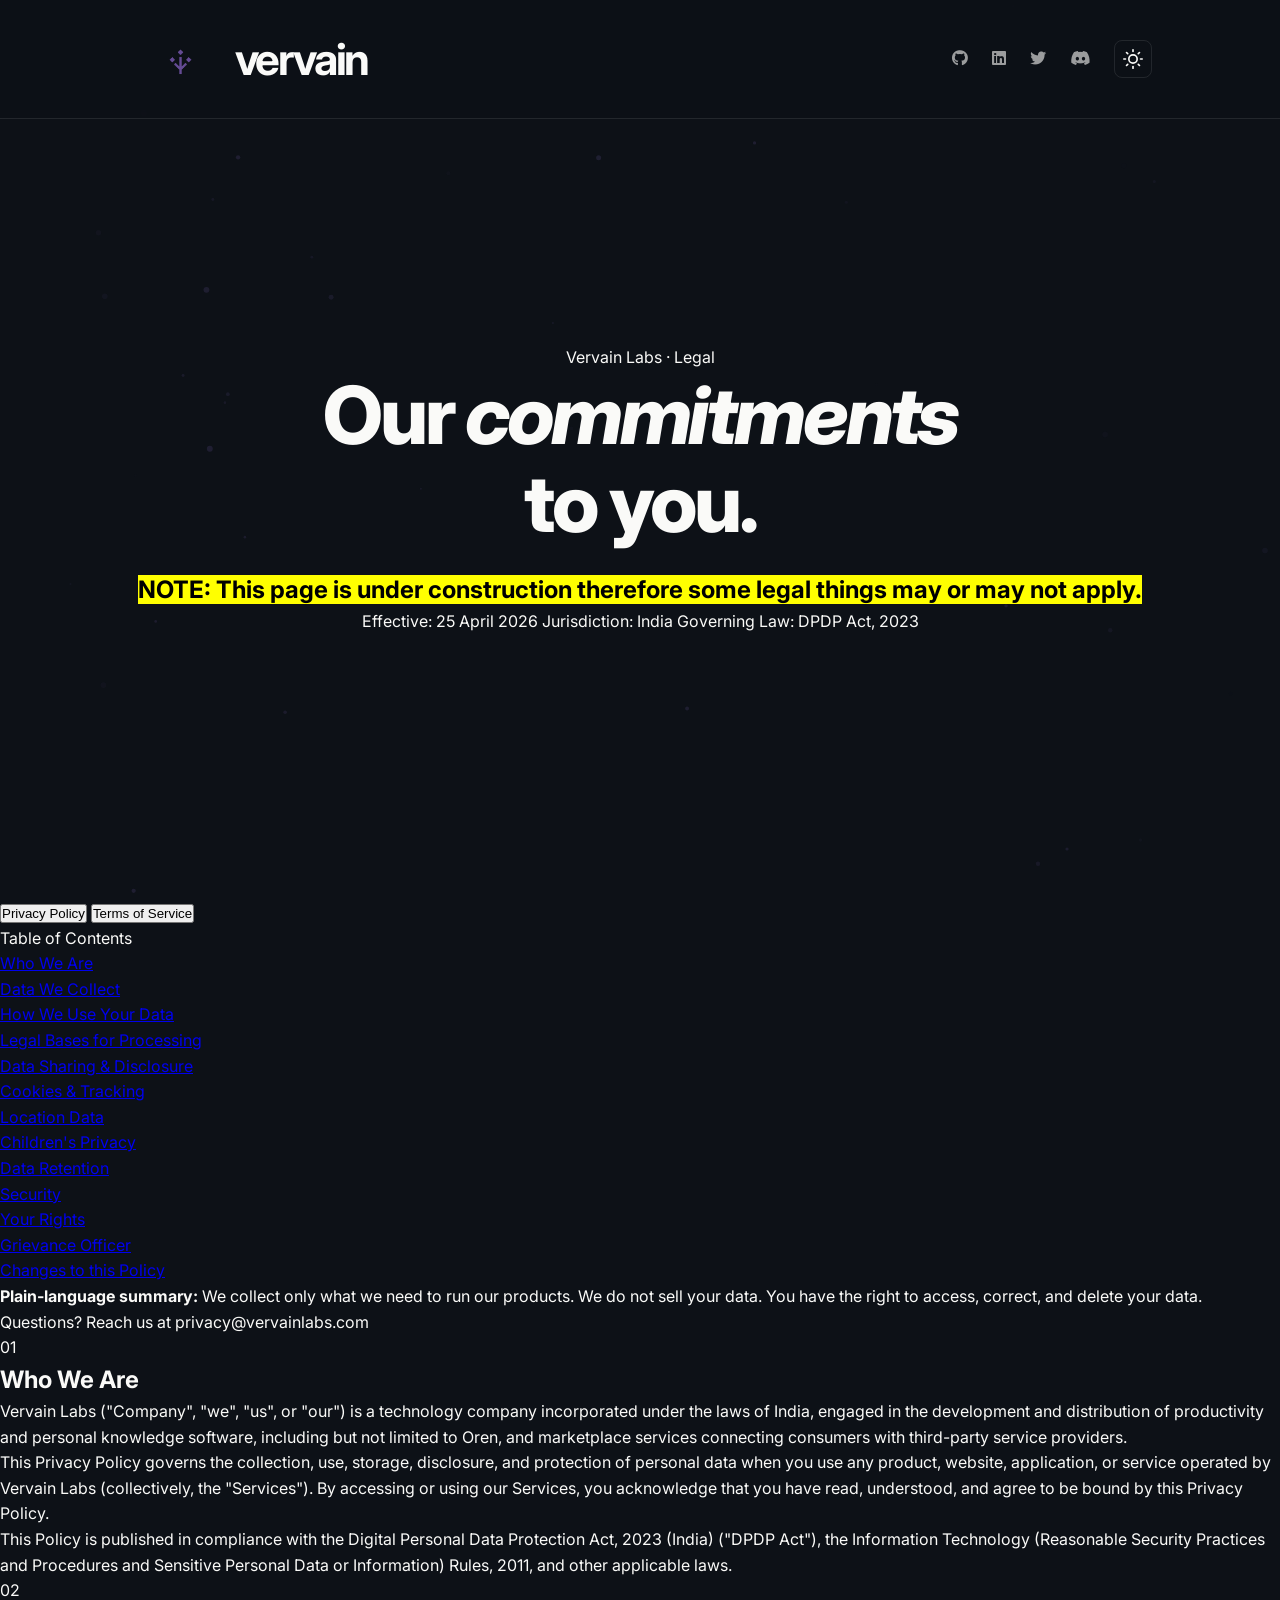
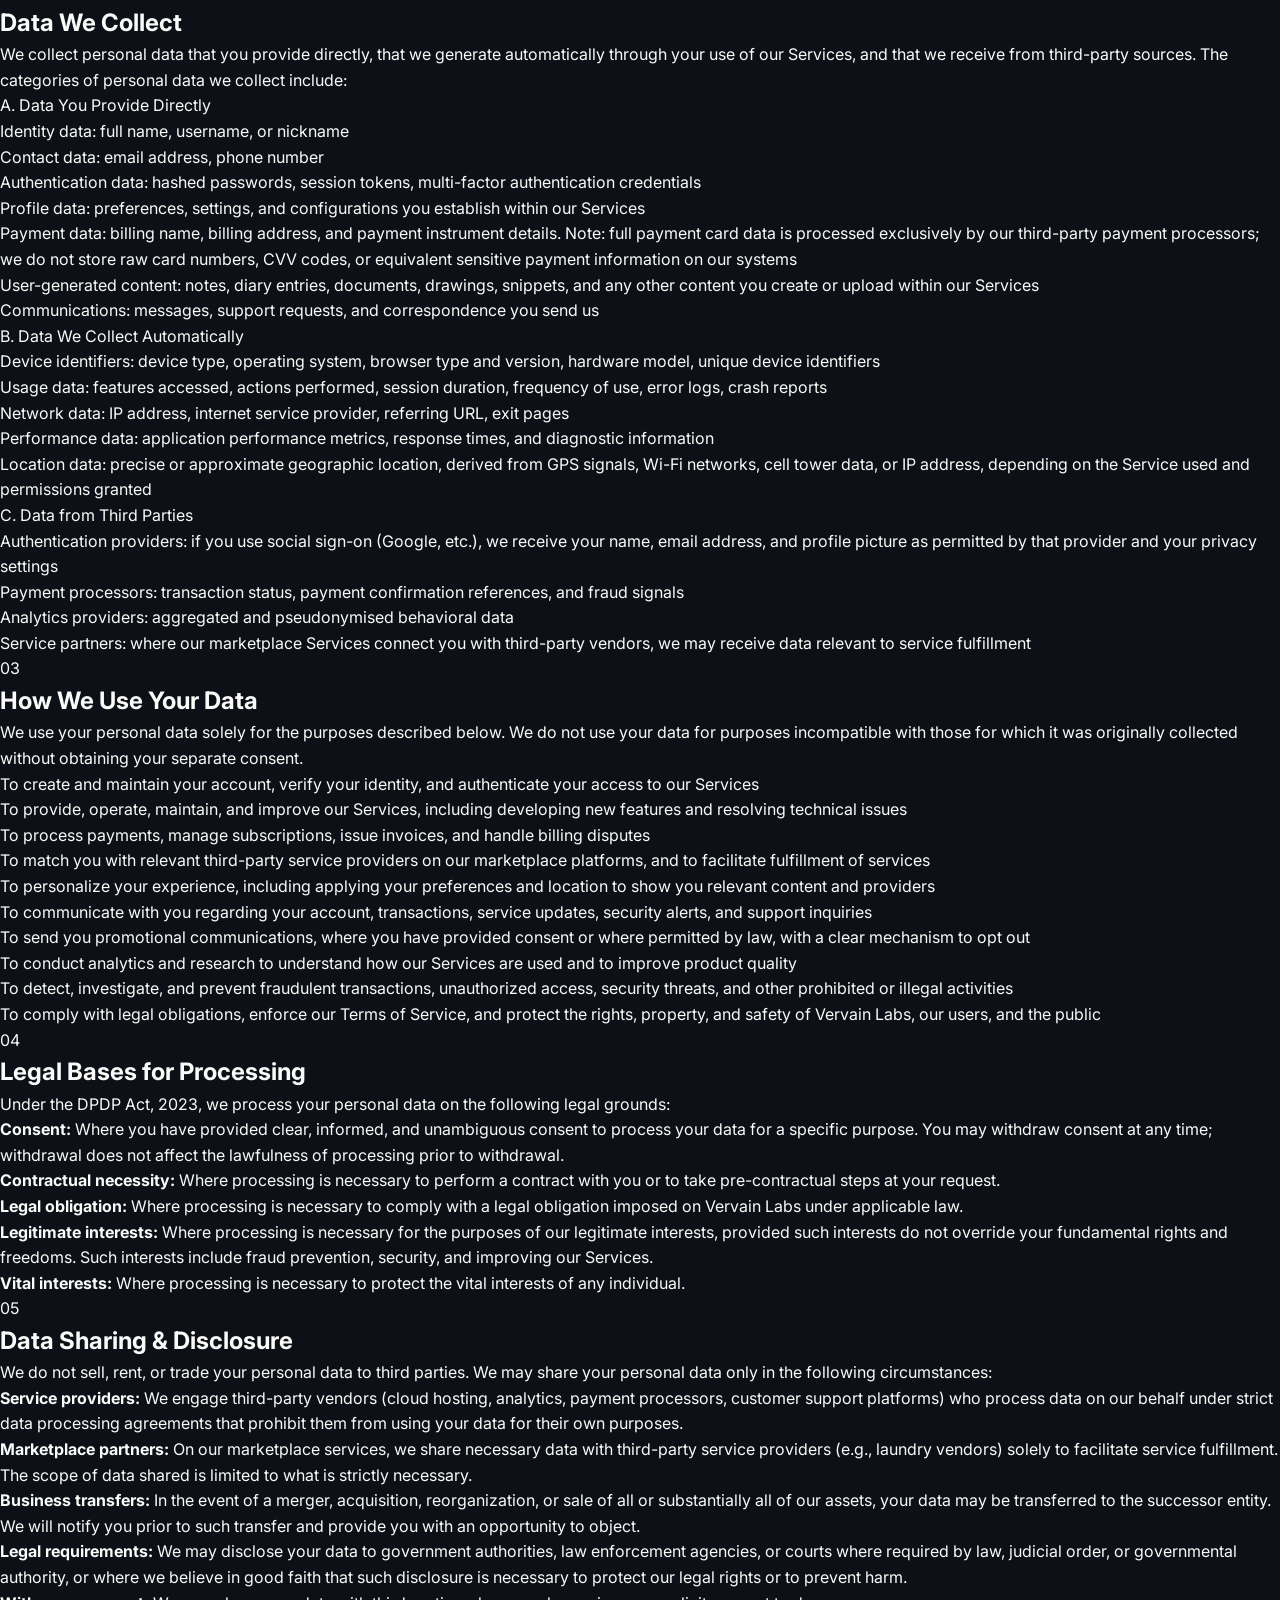
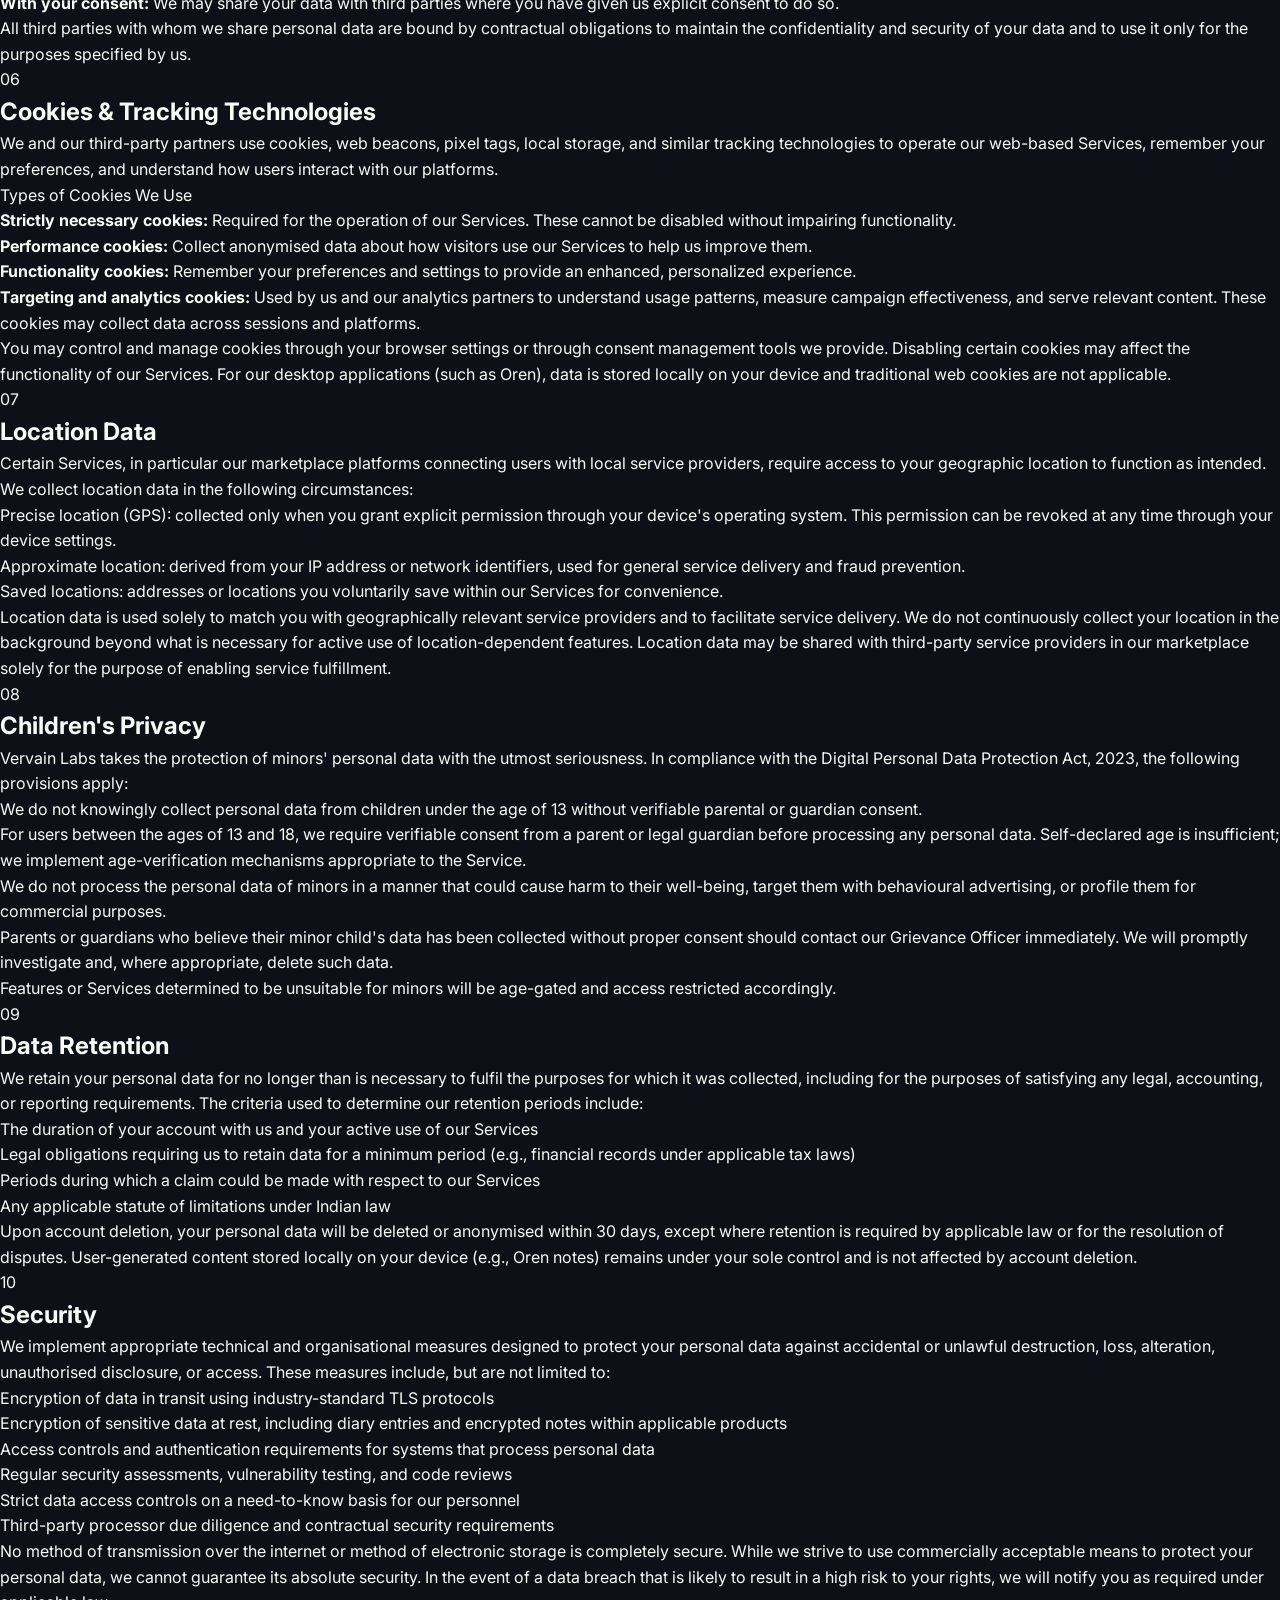
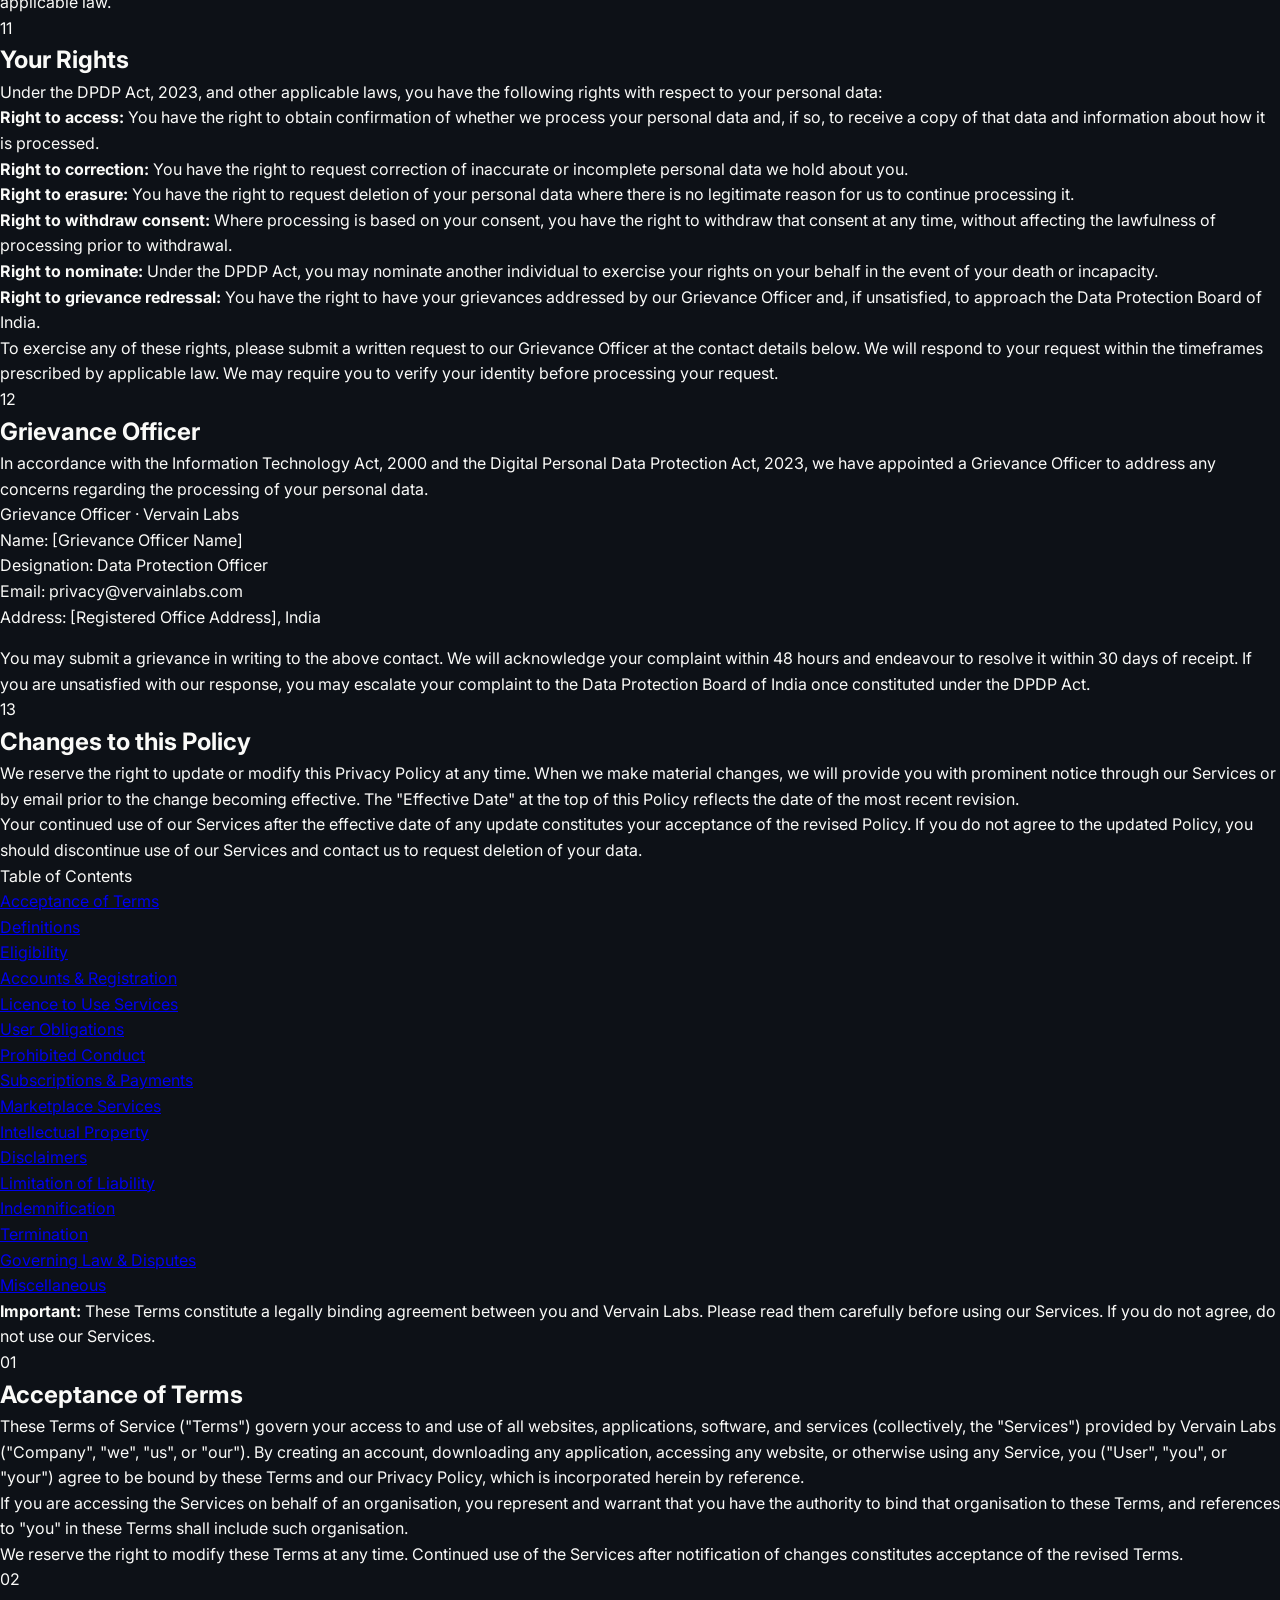
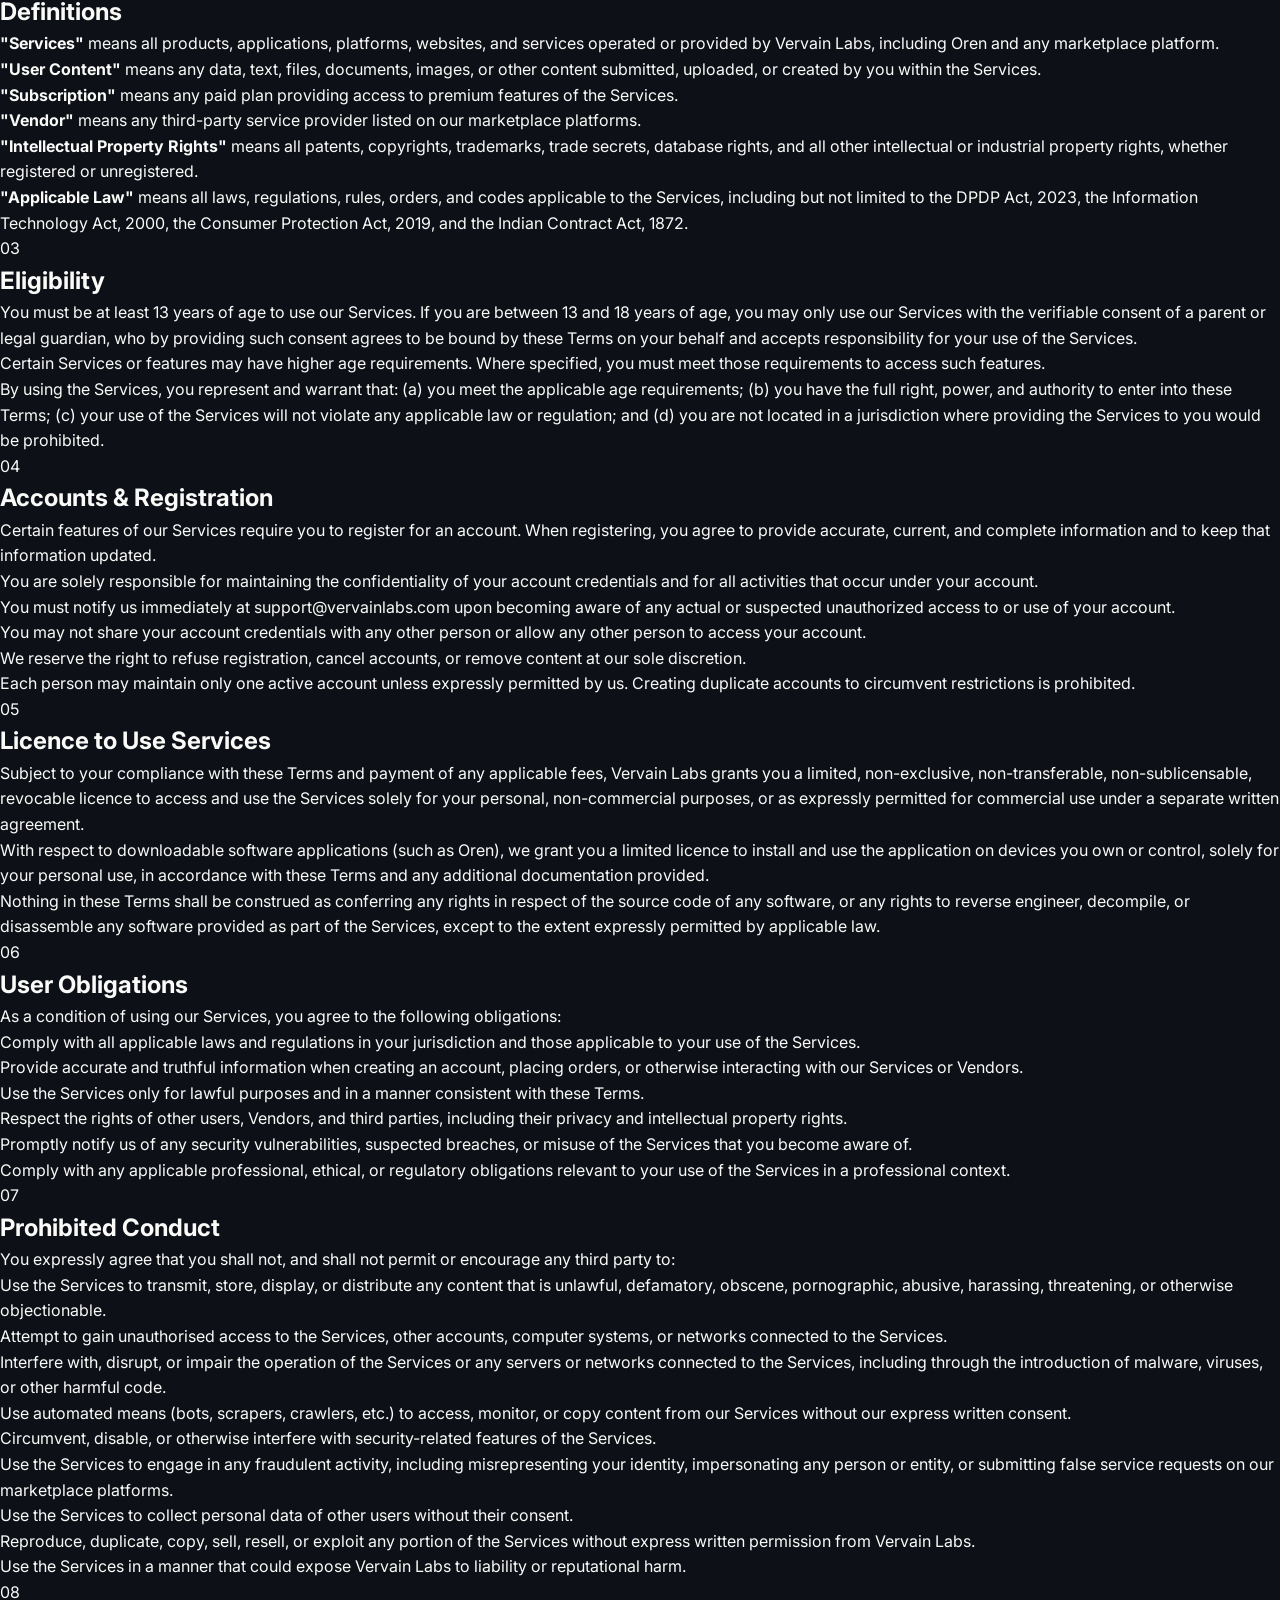
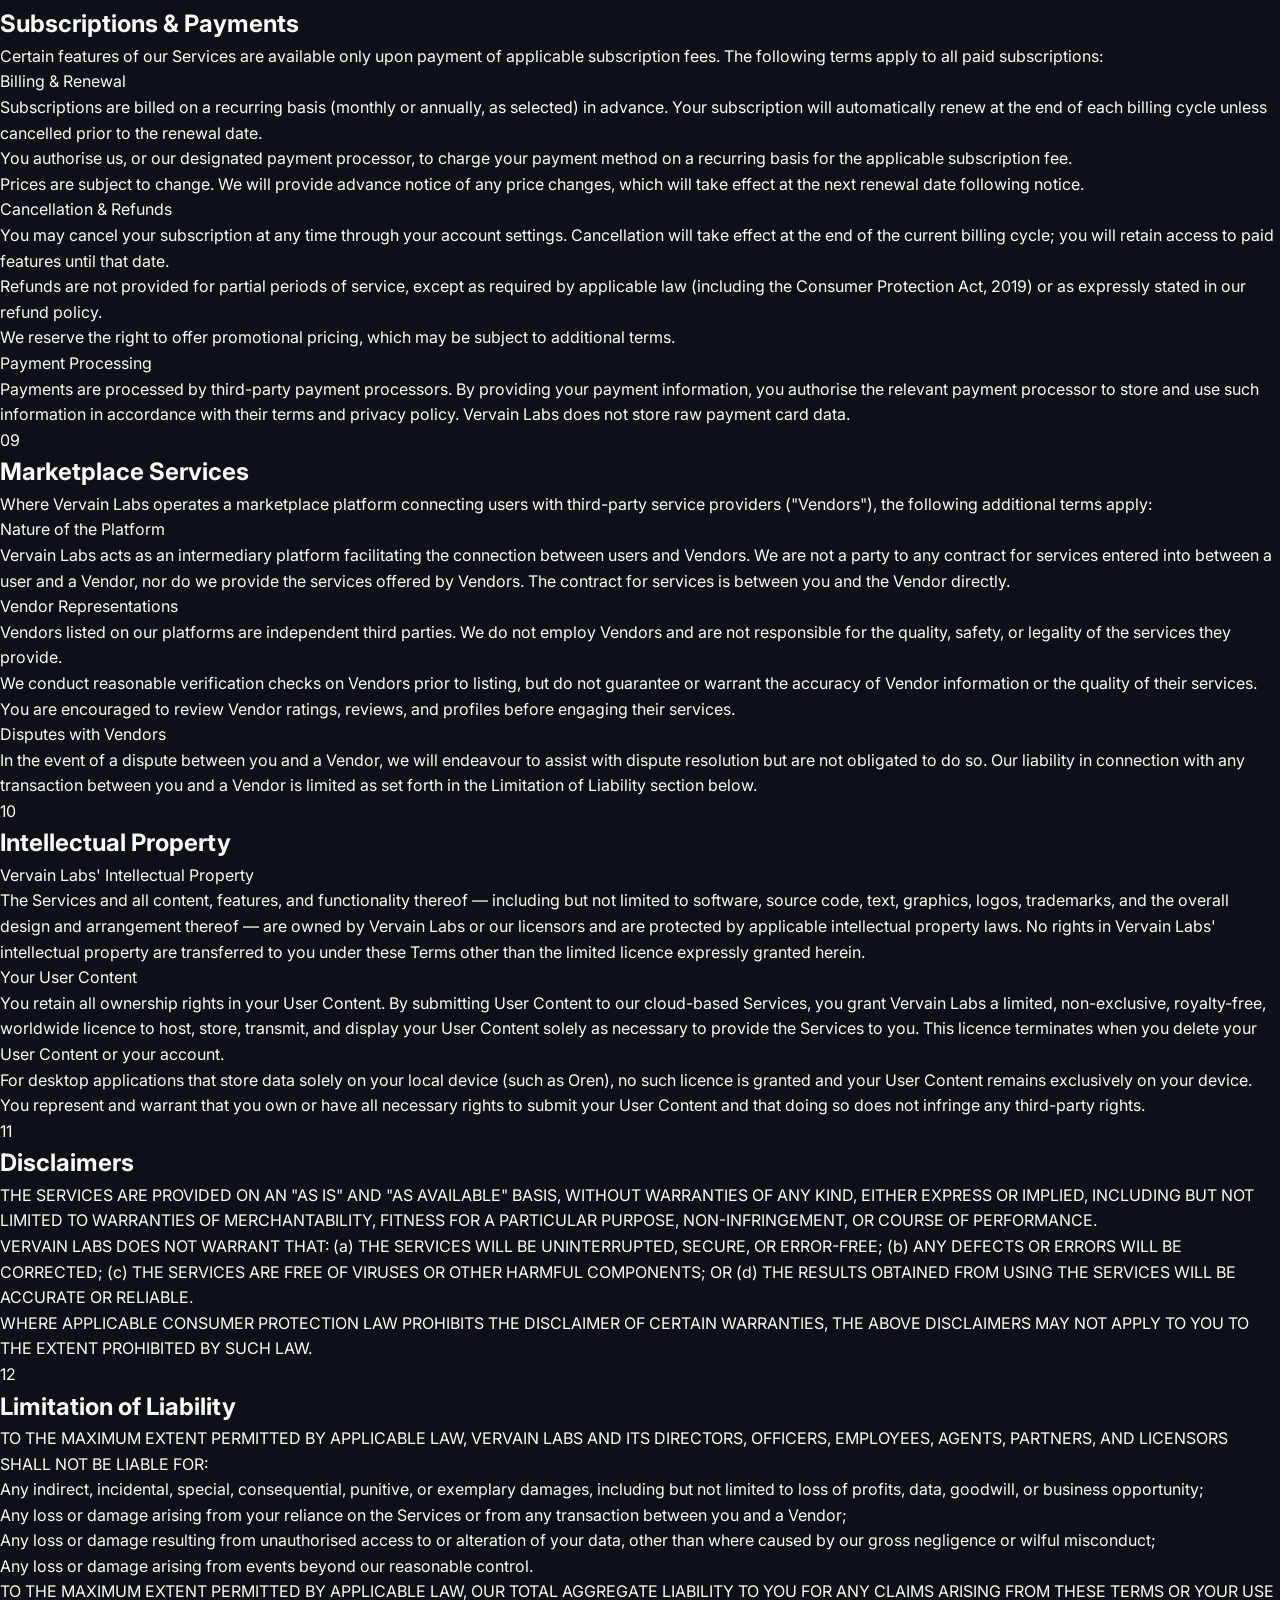
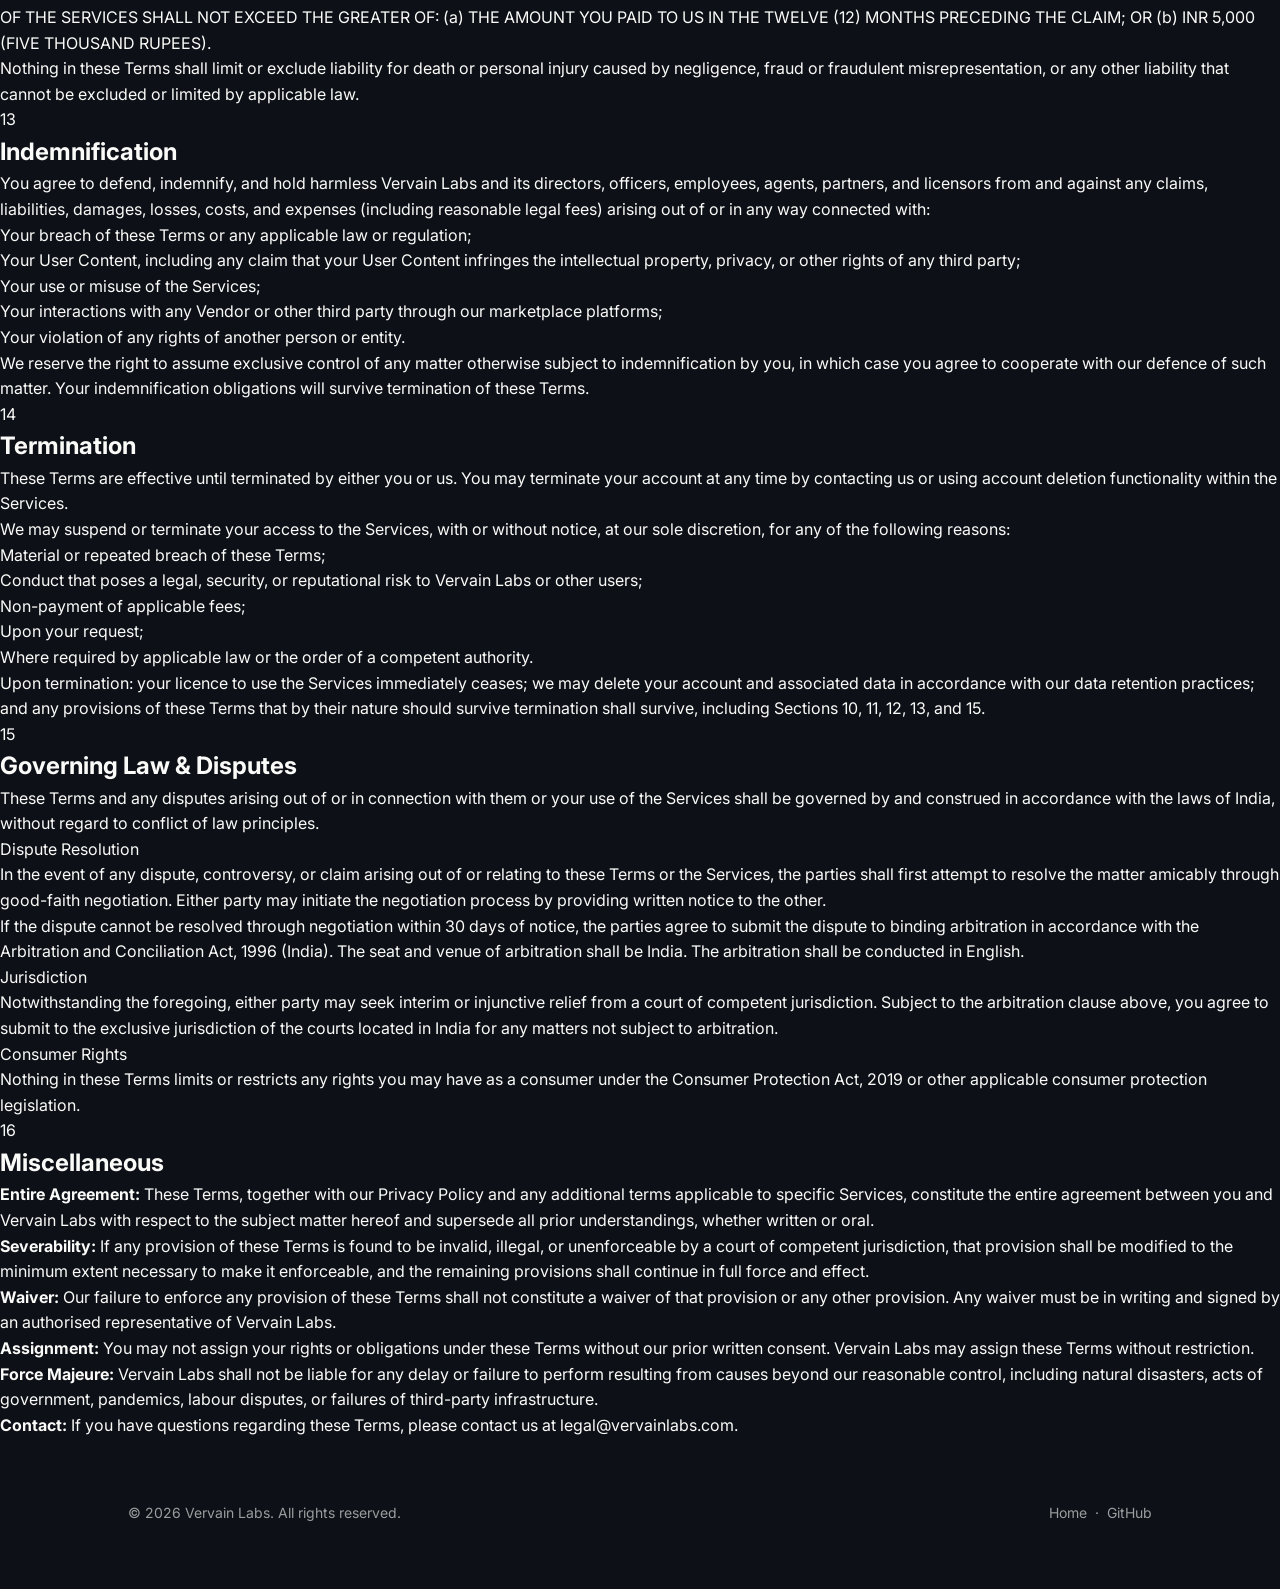
==== legal.html @ 830aa996 "okay" ====
<!DOCTYPE html>
<html lang="en" data-theme="dark">
<head>
  <meta charset="UTF-8">
  <meta name="viewport" content="width=device-width, initial-scale=1.0">
  <title>Vervain — Legal</title>
  <meta name="description" content="Productivity and personal knowledge software built to help you think clearly, remember everything, and protect your focus.">
  
  <!-- Fonts -->
  <link rel="preconnect" href="https://fonts.googleapis.com">
  <link rel="preconnect" href="https://fonts.gstatic.com" crossorigin>
  <link href="https://fonts.googleapis.com/css2?family=Inter:wght@400;500;600;700;800&display=swap" rel="stylesheet">
  
  <!-- Icons (Lucide/Simple Icons style) -->
  <link rel="stylesheet" href="https://cdnjs.cloudflare.com/ajax/libs/font-awesome/6.4.0/css/all.min.css">
  
  <link rel="stylesheet" href="style.css">
  <link rel="icon" href="assets/favicon.png" type="image/png">
  <link rel="apple-touch-icon" href="assets/favicon.png">
</head>
<body>
    <canvas id="bg-canvas"></canvas>

  <nav>
    <div class="logo">
      <img src="assets/logo_symbol.png" alt="Vervain Logo">
      <span>vervain</span>
    </div>
    
    <div class="nav-actions">
      <div class="social-links">
        <a href="https://github.com/VervainLabs" target="_blank" aria-label="GitHub"><i class="fa-brands fa-github"></i></a>
        <a href="https://linkedin.com/company/vervain-labs" target="_blank" aria-label="LinkedIn"><i class="fa-brands fa-linkedin"></i></a>
        <a href="https://x.com/VervainLabs" target="_blank" aria-label="Twitter/X"><i class="fa-brands fa-twitter"></i>
          <!-- <svg xmlns="http://www.w3.org/2000/svg" width="18" height="18" viewBox="0 0 24 24" fill="currentColor"><path d="M18.901 1.153h3.68l-8.04 9.19L24 22.846h-7.406l-5.8-7.584-6.638 7.584H.474l8.6-9.83L0 1.154h7.594l5.243 6.932ZM17.61 20.644h2.039L6.486 3.24H4.298Z"/></svg> -->
        </a>
        <a href="https://discord.gg/B3cPuWsu3u" target="_blank" aria-label="Discord"><i class="fa-brands fa-discord"></i></a>
      </div>
      
      <button id="theme-toggle" aria-label="Toggle Theme">
        <!-- Icon injected by JS -->
      </button>
    </div>
  </nav>


<!-- HEADER -->
<!-- <header>
  <a href="https://vervain-labs.vercel.app/" class="logo">
    <div class="logo-mark"></div>
    <span class="logo-name">vervain</span>
  </a>
  <span class="header-right">Legal Documents</span>
</header> -->

<!-- MAIN -->
<main class="wrapper">

  <!-- HERO -->
  <div class="hero">
    <div class="hero-eyebrow">Vervain Labs · Legal</div>
    <h1 class="hero-title">Our <em>commitments</em><br>to you.</h1>

    <h2><mark>NOTE: This page is under construction therefore some legal things may or may not apply.</mark></h2>

    <div class="hero-meta">
      <span>Effective: 25 April 2026</span>
      <span>Jurisdiction: India</span>
      <span>Governing Law: DPDP Act, 2023</span>
    </div>
  </div>

  <!-- PILL TOGGLE -->
  <div class="toggle-wrap">
    <div class="pill-toggle">
      <div class="pill-bg" id="pillBg"></div>
      <button class="pill-btn active" id="btnPrivacy" onclick="switchTab('privacy')">Privacy Policy</button>
      <button class="pill-btn" id="btnTerms" onclick="switchTab('terms')">Terms of Service</button>
    </div>
  </div>

  <!-- ════════════════════════════════════════
       PRIVACY POLICY
  ════════════════════════════════════════ -->
  <div class="panel active" id="panel-privacy">

    <div class="toc">
      <div class="toc-label">Table of Contents</div>
      <ol>
        <li><a href="#p1">Who We Are</a></li>
        <li><a href="#p2">Data We Collect</a></li>
        <li><a href="#p3">How We Use Your Data</a></li>
        <li><a href="#p4">Legal Bases for Processing</a></li>
        <li><a href="#p5">Data Sharing &amp; Disclosure</a></li>
        <li><a href="#p6">Cookies &amp; Tracking</a></li>
        <li><a href="#p7">Location Data</a></li>
        <li><a href="#p8">Children's Privacy</a></li>
        <li><a href="#p9">Data Retention</a></li>
        <li><a href="#p10">Security</a></li>
        <li><a href="#p11">Your Rights</a></li>
        <li><a href="#p12">Grievance Officer</a></li>
        <li><a href="#p13">Changes to this Policy</a></li>
      </ol>
    </div>

    <div class="callout">
      <p><strong>Plain-language summary:</strong> We collect only what we need to run our products. We do not sell your data. You have the right to access, correct, and delete your data. Questions? Reach us at <span class="contact-email">privacy@vervainlabs.com</span></p>
    </div>

    <!-- 1 -->
    <div class="legal-section" id="p1" style="opacity: 1; transform: translateY(0px); transition: opacity 0.5s, transform 0.5s;">
      <div class="section-number">01</div>
      <h2 class="section-title">Who We Are</h2>
      <p>Vervain Labs ("Company", "we", "us", or "our") is a technology company incorporated under the laws of India, engaged in the development and distribution of productivity and personal knowledge software, including but not limited to Oren, and marketplace services connecting consumers with third-party service providers.</p>
      <p>This Privacy Policy governs the collection, use, storage, disclosure, and protection of personal data when you use any product, website, application, or service operated by Vervain Labs (collectively, the "Services"). By accessing or using our Services, you acknowledge that you have read, understood, and agree to be bound by this Privacy Policy.</p>
      <p>This Policy is published in compliance with the Digital Personal Data Protection Act, 2023 (India) ("DPDP Act"), the Information Technology (Reasonable Security Practices and Procedures and Sensitive Personal Data or Information) Rules, 2011, and other applicable laws.</p>
    </div>

    <!-- 2 -->
    <div class="legal-section" id="p2" style="opacity: 1; transform: translateY(0px); transition: opacity 0.5s 0.04s, transform 0.5s 0.04s;">
      <div class="section-number">02</div>
      <h2 class="section-title">Data We Collect</h2>
      <p>We collect personal data that you provide directly, that we generate automatically through your use of our Services, and that we receive from third-party sources. The categories of personal data we collect include:</p>

      <div class="sub-heading">A. Data You Provide Directly</div>
      <ul>
        <li>Identity data: full name, username, or nickname</li>
        <li>Contact data: email address, phone number</li>
        <li>Authentication data: hashed passwords, session tokens, multi-factor authentication credentials</li>
        <li>Profile data: preferences, settings, and configurations you establish within our Services</li>
        <li>Payment data: billing name, billing address, and payment instrument details. Note: full payment card data is processed exclusively by our third-party payment processors; we do not store raw card numbers, CVV codes, or equivalent sensitive payment information on our systems</li>
        <li>User-generated content: notes, diary entries, documents, drawings, snippets, and any other content you create or upload within our Services</li>
        <li>Communications: messages, support requests, and correspondence you send us</li>
      </ul>

      <div class="sub-heading">B. Data We Collect Automatically</div>
      <ul>
        <li>Device identifiers: device type, operating system, browser type and version, hardware model, unique device identifiers</li>
        <li>Usage data: features accessed, actions performed, session duration, frequency of use, error logs, crash reports</li>
        <li>Network data: IP address, internet service provider, referring URL, exit pages</li>
        <li>Performance data: application performance metrics, response times, and diagnostic information</li>
        <li>Location data: precise or approximate geographic location, derived from GPS signals, Wi-Fi networks, cell tower data, or IP address, depending on the Service used and permissions granted</li>
      </ul>

      <div class="sub-heading">C. Data from Third Parties</div>
      <ul>
        <li>Authentication providers: if you use social sign-on (Google, etc.), we receive your name, email address, and profile picture as permitted by that provider and your privacy settings</li>
        <li>Payment processors: transaction status, payment confirmation references, and fraud signals</li>
        <li>Analytics providers: aggregated and pseudonymised behavioral data</li>
        <li>Service partners: where our marketplace Services connect you with third-party vendors, we may receive data relevant to service fulfillment</li>
      </ul>
    </div>

    <!-- 3 -->
    <div class="legal-section" id="p3" style="opacity: 1; transform: translateY(0px); transition: opacity 0.5s 0.08s, transform 0.5s 0.08s;">
      <div class="section-number">03</div>
      <h2 class="section-title">How We Use Your Data</h2>
      <p>We use your personal data solely for the purposes described below. We do not use your data for purposes incompatible with those for which it was originally collected without obtaining your separate consent.</p>
      <ul>
        <li>To create and maintain your account, verify your identity, and authenticate your access to our Services</li>
        <li>To provide, operate, maintain, and improve our Services, including developing new features and resolving technical issues</li>
        <li>To process payments, manage subscriptions, issue invoices, and handle billing disputes</li>
        <li>To match you with relevant third-party service providers on our marketplace platforms, and to facilitate fulfillment of services</li>
        <li>To personalize your experience, including applying your preferences and location to show you relevant content and providers</li>
        <li>To communicate with you regarding your account, transactions, service updates, security alerts, and support inquiries</li>
        <li>To send you promotional communications, where you have provided consent or where permitted by law, with a clear mechanism to opt out</li>
        <li>To conduct analytics and research to understand how our Services are used and to improve product quality</li>
        <li>To detect, investigate, and prevent fraudulent transactions, unauthorized access, security threats, and other prohibited or illegal activities</li>
        <li>To comply with legal obligations, enforce our Terms of Service, and protect the rights, property, and safety of Vervain Labs, our users, and the public</li>
      </ul>
    </div>

    <!-- 4 -->
    <div class="legal-section" id="p4" style="opacity: 1; transform: translateY(0px); transition: opacity 0.5s 0.12s, transform 0.5s 0.12s;">
      <div class="section-number">04</div>
      <h2 class="section-title">Legal Bases for Processing</h2>
      <p>Under the DPDP Act, 2023, we process your personal data on the following legal grounds:</p>
      <ul>
        <li><strong style="color:var(--text-1)">Consent:</strong> Where you have provided clear, informed, and unambiguous consent to process your data for a specific purpose. You may withdraw consent at any time; withdrawal does not affect the lawfulness of processing prior to withdrawal.</li>
        <li><strong style="color:var(--text-1)">Contractual necessity:</strong> Where processing is necessary to perform a contract with you or to take pre-contractual steps at your request.</li>
        <li><strong style="color:var(--text-1)">Legal obligation:</strong> Where processing is necessary to comply with a legal obligation imposed on Vervain Labs under applicable law.</li>
        <li><strong style="color:var(--text-1)">Legitimate interests:</strong> Where processing is necessary for the purposes of our legitimate interests, provided such interests do not override your fundamental rights and freedoms. Such interests include fraud prevention, security, and improving our Services.</li>
        <li><strong style="color:var(--text-1)">Vital interests:</strong> Where processing is necessary to protect the vital interests of any individual.</li>
      </ul>
    </div>

    <!-- 5 -->
    <div class="legal-section" id="p5" style="opacity: 1; transform: translateY(0px); transition: opacity 0.5s 0.16s, transform 0.5s 0.16s;">
      <div class="section-number">05</div>
      <h2 class="section-title">Data Sharing &amp; Disclosure</h2>
      <p>We do not sell, rent, or trade your personal data to third parties. We may share your personal data only in the following circumstances:</p>
      <ul>
        <li><strong style="color:var(--text-1)">Service providers:</strong> We engage third-party vendors (cloud hosting, analytics, payment processors, customer support platforms) who process data on our behalf under strict data processing agreements that prohibit them from using your data for their own purposes.</li>
        <li><strong style="color:var(--text-1)">Marketplace partners:</strong> On our marketplace services, we share necessary data with third-party service providers (e.g., laundry vendors) solely to facilitate service fulfillment. The scope of data shared is limited to what is strictly necessary.</li>
        <li><strong style="color:var(--text-1)">Business transfers:</strong> In the event of a merger, acquisition, reorganization, or sale of all or substantially all of our assets, your data may be transferred to the successor entity. We will notify you prior to such transfer and provide you with an opportunity to object.</li>
        <li><strong style="color:var(--text-1)">Legal requirements:</strong> We may disclose your data to government authorities, law enforcement agencies, or courts where required by law, judicial order, or governmental authority, or where we believe in good faith that such disclosure is necessary to protect our legal rights or to prevent harm.</li>
        <li><strong style="color:var(--text-1)">With your consent:</strong> We may share your data with third parties where you have given us explicit consent to do so.</li>
      </ul>
      <p>All third parties with whom we share personal data are bound by contractual obligations to maintain the confidentiality and security of your data and to use it only for the purposes specified by us.</p>
    </div>

    <!-- 6 -->
    <div class="legal-section" id="p6" style="opacity: 0; transform: translateY(16px); transition: opacity 0.5s 0.2s, transform 0.5s 0.2s;">
      <div class="section-number">06</div>
      <h2 class="section-title">Cookies &amp; Tracking Technologies</h2>
      <p>We and our third-party partners use cookies, web beacons, pixel tags, local storage, and similar tracking technologies to operate our web-based Services, remember your preferences, and understand how users interact with our platforms.</p>
      <div class="sub-heading">Types of Cookies We Use</div>
      <ul>
        <li><strong style="color:var(--text-1)">Strictly necessary cookies:</strong> Required for the operation of our Services. These cannot be disabled without impairing functionality.</li>
        <li><strong style="color:var(--text-1)">Performance cookies:</strong> Collect anonymised data about how visitors use our Services to help us improve them.</li>
        <li><strong style="color:var(--text-1)">Functionality cookies:</strong> Remember your preferences and settings to provide an enhanced, personalized experience.</li>
        <li><strong style="color:var(--text-1)">Targeting and analytics cookies:</strong> Used by us and our analytics partners to understand usage patterns, measure campaign effectiveness, and serve relevant content. These cookies may collect data across sessions and platforms.</li>
      </ul>
      <p>You may control and manage cookies through your browser settings or through consent management tools we provide. Disabling certain cookies may affect the functionality of our Services. For our desktop applications (such as Oren), data is stored locally on your device and traditional web cookies are not applicable.</p>
    </div>

    <!-- 7 -->
    <div class="legal-section" id="p7" style="opacity: 0; transform: translateY(16px); transition: opacity 0.5s 0.24s, transform 0.5s 0.24s;">
      <div class="section-number">07</div>
      <h2 class="section-title">Location Data</h2>
      <p>Certain Services, in particular our marketplace platforms connecting users with local service providers, require access to your geographic location to function as intended. We collect location data in the following circumstances:</p>
      <ul>
        <li>Precise location (GPS): collected only when you grant explicit permission through your device's operating system. This permission can be revoked at any time through your device settings.</li>
        <li>Approximate location: derived from your IP address or network identifiers, used for general service delivery and fraud prevention.</li>
        <li>Saved locations: addresses or locations you voluntarily save within our Services for convenience.</li>
      </ul>
      <p>Location data is used solely to match you with geographically relevant service providers and to facilitate service delivery. We do not continuously collect your location in the background beyond what is necessary for active use of location-dependent features. Location data may be shared with third-party service providers in our marketplace solely for the purpose of enabling service fulfillment.</p>
    </div>

    <!-- 8 -->
    <div class="legal-section" id="p8" style="opacity: 0; transform: translateY(16px); transition: opacity 0.5s 0.28s, transform 0.5s 0.28s;">
      <div class="section-number">08</div>
      <h2 class="section-title">Children's Privacy</h2>
      <p>Vervain Labs takes the protection of minors' personal data with the utmost seriousness. In compliance with the Digital Personal Data Protection Act, 2023, the following provisions apply:</p>
      <ul>
        <li>We do not knowingly collect personal data from children under the age of 13 without verifiable parental or guardian consent.</li>
        <li>For users between the ages of 13 and 18, we require verifiable consent from a parent or legal guardian before processing any personal data. Self-declared age is insufficient; we implement age-verification mechanisms appropriate to the Service.</li>
        <li>We do not process the personal data of minors in a manner that could cause harm to their well-being, target them with behavioural advertising, or profile them for commercial purposes.</li>
        <li>Parents or guardians who believe their minor child's data has been collected without proper consent should contact our Grievance Officer immediately. We will promptly investigate and, where appropriate, delete such data.</li>
        <li>Features or Services determined to be unsuitable for minors will be age-gated and access restricted accordingly.</li>
      </ul>
    </div>

    <!-- 9 -->
    <div class="legal-section" id="p9" style="opacity: 0; transform: translateY(16px); transition: opacity 0.5s 0.32s, transform 0.5s 0.32s;">
      <div class="section-number">09</div>
      <h2 class="section-title">Data Retention</h2>
      <p>We retain your personal data for no longer than is necessary to fulfil the purposes for which it was collected, including for the purposes of satisfying any legal, accounting, or reporting requirements. The criteria used to determine our retention periods include:</p>
      <ul>
        <li>The duration of your account with us and your active use of our Services</li>
        <li>Legal obligations requiring us to retain data for a minimum period (e.g., financial records under applicable tax laws)</li>
        <li>Periods during which a claim could be made with respect to our Services</li>
        <li>Any applicable statute of limitations under Indian law</li>
      </ul>
      <p>Upon account deletion, your personal data will be deleted or anonymised within 30 days, except where retention is required by applicable law or for the resolution of disputes. User-generated content stored locally on your device (e.g., Oren notes) remains under your sole control and is not affected by account deletion.</p>
    </div>

    <!-- 10 -->
    <div class="legal-section" id="p10" style="opacity: 0; transform: translateY(16px); transition: opacity 0.5s 0.36s, transform 0.5s 0.36s;">
      <div class="section-number">10</div>
      <h2 class="section-title">Security</h2>
      <p>We implement appropriate technical and organisational measures designed to protect your personal data against accidental or unlawful destruction, loss, alteration, unauthorised disclosure, or access. These measures include, but are not limited to:</p>
      <ul>
        <li>Encryption of data in transit using industry-standard TLS protocols</li>
        <li>Encryption of sensitive data at rest, including diary entries and encrypted notes within applicable products</li>
        <li>Access controls and authentication requirements for systems that process personal data</li>
        <li>Regular security assessments, vulnerability testing, and code reviews</li>
        <li>Strict data access controls on a need-to-know basis for our personnel</li>
        <li>Third-party processor due diligence and contractual security requirements</li>
      </ul>
      <p>No method of transmission over the internet or method of electronic storage is completely secure. While we strive to use commercially acceptable means to protect your personal data, we cannot guarantee its absolute security. In the event of a data breach that is likely to result in a high risk to your rights, we will notify you as required under applicable law.</p>
    </div>

    <!-- 11 -->
    <div class="legal-section" id="p11" style="opacity: 0; transform: translateY(16px); transition: opacity 0.5s 0.4s, transform 0.5s 0.4s;">
      <div class="section-number">11</div>
      <h2 class="section-title">Your Rights</h2>
      <p>Under the DPDP Act, 2023, and other applicable laws, you have the following rights with respect to your personal data:</p>
      <ul>
        <li><strong style="color:var(--text-1)">Right to access:</strong> You have the right to obtain confirmation of whether we process your personal data and, if so, to receive a copy of that data and information about how it is processed.</li>
        <li><strong style="color:var(--text-1)">Right to correction:</strong> You have the right to request correction of inaccurate or incomplete personal data we hold about you.</li>
        <li><strong style="color:var(--text-1)">Right to erasure:</strong> You have the right to request deletion of your personal data where there is no legitimate reason for us to continue processing it.</li>
        <li><strong style="color:var(--text-1)">Right to withdraw consent:</strong> Where processing is based on your consent, you have the right to withdraw that consent at any time, without affecting the lawfulness of processing prior to withdrawal.</li>
        <li><strong style="color:var(--text-1)">Right to nominate:</strong> Under the DPDP Act, you may nominate another individual to exercise your rights on your behalf in the event of your death or incapacity.</li>
        <li><strong style="color:var(--text-1)">Right to grievance redressal:</strong> You have the right to have your grievances addressed by our Grievance Officer and, if unsatisfied, to approach the Data Protection Board of India.</li>
      </ul>
      <p>To exercise any of these rights, please submit a written request to our Grievance Officer at the contact details below. We will respond to your request within the timeframes prescribed by applicable law. We may require you to verify your identity before processing your request.</p>
    </div>

    <!-- 12 -->
    <div class="legal-section" id="p12" style="opacity: 0; transform: translateY(16px); transition: opacity 0.5s 0.44s, transform 0.5s 0.44s;">
      <div class="section-number">12</div>
      <h2 class="section-title">Grievance Officer</h2>
      <p>In accordance with the Information Technology Act, 2000 and the Digital Personal Data Protection Act, 2023, we have appointed a Grievance Officer to address any concerns regarding the processing of your personal data.</p>
      <div class="contact-block">
        <span class="contact-label">Grievance Officer · Vervain Labs</span>
        <p>Name: [Grievance Officer Name]<br>
        Designation: Data Protection Officer<br>
        Email: <span class="contact-email">privacy@vervainlabs.com</span><br>
        Address: [Registered Office Address], India</p>
      </div>
      <p style="margin-top: 16px;">You may submit a grievance in writing to the above contact. We will acknowledge your complaint within 48 hours and endeavour to resolve it within 30 days of receipt. If you are unsatisfied with our response, you may escalate your complaint to the Data Protection Board of India once constituted under the DPDP Act.</p>
    </div>

    <!-- 13 -->
    <div class="legal-section" id="p13" style="opacity: 0; transform: translateY(16px); transition: opacity 0.5s 0.48s, transform 0.5s 0.48s;">
      <div class="section-number">13</div>
      <h2 class="section-title">Changes to this Policy</h2>
      <p>We reserve the right to update or modify this Privacy Policy at any time. When we make material changes, we will provide you with prominent notice through our Services or by email prior to the change becoming effective. The "Effective Date" at the top of this Policy reflects the date of the most recent revision.</p>
      <p>Your continued use of our Services after the effective date of any update constitutes your acceptance of the revised Policy. If you do not agree to the updated Policy, you should discontinue use of our Services and contact us to request deletion of your data.</p>
    </div>

  </div>
  <!-- END PRIVACY -->


  <!-- ════════════════════════════════════════
       TERMS OF SERVICE
  ════════════════════════════════════════ -->
  <div class="panel" id="panel-terms">

    <div class="toc">
      <div class="toc-label">Table of Contents</div>
      <ol>
        <li><a href="#t1">Acceptance of Terms</a></li>
        <li><a href="#t2">Definitions</a></li>
        <li><a href="#t3">Eligibility</a></li>
        <li><a href="#t4">Accounts &amp; Registration</a></li>
        <li><a href="#t5">Licence to Use Services</a></li>
        <li><a href="#t6">User Obligations</a></li>
        <li><a href="#t7">Prohibited Conduct</a></li>
        <li><a href="#t8">Subscriptions &amp; Payments</a></li>
        <li><a href="#t9">Marketplace Services</a></li>
        <li><a href="#t10">Intellectual Property</a></li>
        <li><a href="#t11">Disclaimers</a></li>
        <li><a href="#t12">Limitation of Liability</a></li>
        <li><a href="#t13">Indemnification</a></li>
        <li><a href="#t14">Termination</a></li>
        <li><a href="#t15">Governing Law &amp; Disputes</a></li>
        <li><a href="#t16">Miscellaneous</a></li>
      </ol>
    </div>

    <div class="callout">
      <p><strong>Important:</strong> These Terms constitute a legally binding agreement between you and Vervain Labs. Please read them carefully before using our Services. If you do not agree, do not use our Services.</p>
    </div>

    <!-- T1 -->
    <div class="legal-section" id="t1" style="opacity: 0; transform: translateY(16px); transition: opacity 0.5s 0.52s, transform 0.5s 0.52s;">
      <div class="section-number">01</div>
      <h2 class="section-title">Acceptance of Terms</h2>
      <p>These Terms of Service ("Terms") govern your access to and use of all websites, applications, software, and services (collectively, the "Services") provided by Vervain Labs ("Company", "we", "us", or "our"). By creating an account, downloading any application, accessing any website, or otherwise using any Service, you ("User", "you", or "your") agree to be bound by these Terms and our Privacy Policy, which is incorporated herein by reference.</p>
      <p>If you are accessing the Services on behalf of an organisation, you represent and warrant that you have the authority to bind that organisation to these Terms, and references to "you" in these Terms shall include such organisation.</p>
      <p>We reserve the right to modify these Terms at any time. Continued use of the Services after notification of changes constitutes acceptance of the revised Terms.</p>
    </div>

    <!-- T2 -->
    <div class="legal-section" id="t2" style="opacity: 0; transform: translateY(16px); transition: opacity 0.5s 0.56s, transform 0.5s 0.56s;">
      <div class="section-number">02</div>
      <h2 class="section-title">Definitions</h2>
      <ul>
        <li><strong style="color:var(--text-1)">"Services"</strong> means all products, applications, platforms, websites, and services operated or provided by Vervain Labs, including Oren and any marketplace platform.</li>
        <li><strong style="color:var(--text-1)">"User Content"</strong> means any data, text, files, documents, images, or other content submitted, uploaded, or created by you within the Services.</li>
        <li><strong style="color:var(--text-1)">"Subscription"</strong> means any paid plan providing access to premium features of the Services.</li>
        <li><strong style="color:var(--text-1)">"Vendor"</strong> means any third-party service provider listed on our marketplace platforms.</li>
        <li><strong style="color:var(--text-1)">"Intellectual Property Rights"</strong> means all patents, copyrights, trademarks, trade secrets, database rights, and all other intellectual or industrial property rights, whether registered or unregistered.</li>
        <li><strong style="color:var(--text-1)">"Applicable Law"</strong> means all laws, regulations, rules, orders, and codes applicable to the Services, including but not limited to the DPDP Act, 2023, the Information Technology Act, 2000, the Consumer Protection Act, 2019, and the Indian Contract Act, 1872.</li>
      </ul>
    </div>

    <!-- T3 -->
    <div class="legal-section" id="t3" style="opacity: 0; transform: translateY(16px); transition: opacity 0.5s 0.6s, transform 0.5s 0.6s;">
      <div class="section-number">03</div>
      <h2 class="section-title">Eligibility</h2>
      <p>You must be at least 13 years of age to use our Services. If you are between 13 and 18 years of age, you may only use our Services with the verifiable consent of a parent or legal guardian, who by providing such consent agrees to be bound by these Terms on your behalf and accepts responsibility for your use of the Services.</p>
      <p>Certain Services or features may have higher age requirements. Where specified, you must meet those requirements to access such features.</p>
      <p>By using the Services, you represent and warrant that: (a) you meet the applicable age requirements; (b) you have the full right, power, and authority to enter into these Terms; (c) your use of the Services will not violate any applicable law or regulation; and (d) you are not located in a jurisdiction where providing the Services to you would be prohibited.</p>
    </div>

    <!-- T4 -->
    <div class="legal-section" id="t4" style="opacity: 0; transform: translateY(16px); transition: opacity 0.5s 0.64s, transform 0.5s 0.64s;">
      <div class="section-number">04</div>
      <h2 class="section-title">Accounts &amp; Registration</h2>
      <p>Certain features of our Services require you to register for an account. When registering, you agree to provide accurate, current, and complete information and to keep that information updated.</p>
      <ul>
        <li>You are solely responsible for maintaining the confidentiality of your account credentials and for all activities that occur under your account.</li>
        <li>You must notify us immediately at <span class="contact-email">support@vervainlabs.com</span> upon becoming aware of any actual or suspected unauthorized access to or use of your account.</li>
        <li>You may not share your account credentials with any other person or allow any other person to access your account.</li>
        <li>We reserve the right to refuse registration, cancel accounts, or remove content at our sole discretion.</li>
        <li>Each person may maintain only one active account unless expressly permitted by us. Creating duplicate accounts to circumvent restrictions is prohibited.</li>
      </ul>
    </div>

    <!-- T5 -->
    <div class="legal-section" id="t5" style="opacity: 0; transform: translateY(16px); transition: opacity 0.5s 0.68s, transform 0.5s 0.68s;">
      <div class="section-number">05</div>
      <h2 class="section-title">Licence to Use Services</h2>
      <p>Subject to your compliance with these Terms and payment of any applicable fees, Vervain Labs grants you a limited, non-exclusive, non-transferable, non-sublicensable, revocable licence to access and use the Services solely for your personal, non-commercial purposes, or as expressly permitted for commercial use under a separate written agreement.</p>
      <p>With respect to downloadable software applications (such as Oren), we grant you a limited licence to install and use the application on devices you own or control, solely for your personal use, in accordance with these Terms and any additional documentation provided.</p>
      <p>Nothing in these Terms shall be construed as conferring any rights in respect of the source code of any software, or any rights to reverse engineer, decompile, or disassemble any software provided as part of the Services, except to the extent expressly permitted by applicable law.</p>
    </div>

    <!-- T6 -->
    <div class="legal-section" id="t6" style="opacity: 0; transform: translateY(16px); transition: opacity 0.5s 0.72s, transform 0.5s 0.72s;">
      <div class="section-number">06</div>
      <h2 class="section-title">User Obligations</h2>
      <p>As a condition of using our Services, you agree to the following obligations:</p>
      <ul>
        <li>Comply with all applicable laws and regulations in your jurisdiction and those applicable to your use of the Services.</li>
        <li>Provide accurate and truthful information when creating an account, placing orders, or otherwise interacting with our Services or Vendors.</li>
        <li>Use the Services only for lawful purposes and in a manner consistent with these Terms.</li>
        <li>Respect the rights of other users, Vendors, and third parties, including their privacy and intellectual property rights.</li>
        <li>Promptly notify us of any security vulnerabilities, suspected breaches, or misuse of the Services that you become aware of.</li>
        <li>Comply with any applicable professional, ethical, or regulatory obligations relevant to your use of the Services in a professional context.</li>
      </ul>
    </div>

    <!-- T7 -->
    <div class="legal-section" id="t7" style="opacity: 0; transform: translateY(16px); transition: opacity 0.5s 0.76s, transform 0.5s 0.76s;">
      <div class="section-number">07</div>
      <h2 class="section-title">Prohibited Conduct</h2>
      <p>You expressly agree that you shall not, and shall not permit or encourage any third party to:</p>
      <ul>
        <li>Use the Services to transmit, store, display, or distribute any content that is unlawful, defamatory, obscene, pornographic, abusive, harassing, threatening, or otherwise objectionable.</li>
        <li>Attempt to gain unauthorised access to the Services, other accounts, computer systems, or networks connected to the Services.</li>
        <li>Interfere with, disrupt, or impair the operation of the Services or any servers or networks connected to the Services, including through the introduction of malware, viruses, or other harmful code.</li>
        <li>Use automated means (bots, scrapers, crawlers, etc.) to access, monitor, or copy content from our Services without our express written consent.</li>
        <li>Circumvent, disable, or otherwise interfere with security-related features of the Services.</li>
        <li>Use the Services to engage in any fraudulent activity, including misrepresenting your identity, impersonating any person or entity, or submitting false service requests on our marketplace platforms.</li>
        <li>Use the Services to collect personal data of other users without their consent.</li>
        <li>Reproduce, duplicate, copy, sell, resell, or exploit any portion of the Services without express written permission from Vervain Labs.</li>
        <li>Use the Services in a manner that could expose Vervain Labs to liability or reputational harm.</li>
      </ul>
    </div>

    <!-- T8 -->
    <div class="legal-section" id="t8" style="opacity: 0; transform: translateY(16px); transition: opacity 0.5s 0.8s, transform 0.5s 0.8s;">
      <div class="section-number">08</div>
      <h2 class="section-title">Subscriptions &amp; Payments</h2>
      <p>Certain features of our Services are available only upon payment of applicable subscription fees. The following terms apply to all paid subscriptions:</p>
      <div class="sub-heading">Billing &amp; Renewal</div>
      <ul>
        <li>Subscriptions are billed on a recurring basis (monthly or annually, as selected) in advance. Your subscription will automatically renew at the end of each billing cycle unless cancelled prior to the renewal date.</li>
        <li>You authorise us, or our designated payment processor, to charge your payment method on a recurring basis for the applicable subscription fee.</li>
        <li>Prices are subject to change. We will provide advance notice of any price changes, which will take effect at the next renewal date following notice.</li>
      </ul>
      <div class="sub-heading">Cancellation &amp; Refunds</div>
      <ul>
        <li>You may cancel your subscription at any time through your account settings. Cancellation will take effect at the end of the current billing cycle; you will retain access to paid features until that date.</li>
        <li>Refunds are not provided for partial periods of service, except as required by applicable law (including the Consumer Protection Act, 2019) or as expressly stated in our refund policy.</li>
        <li>We reserve the right to offer promotional pricing, which may be subject to additional terms.</li>
      </ul>
      <div class="sub-heading">Payment Processing</div>
      <p>Payments are processed by third-party payment processors. By providing your payment information, you authorise the relevant payment processor to store and use such information in accordance with their terms and privacy policy. Vervain Labs does not store raw payment card data.</p>
    </div>

    <!-- T9 -->
    <div class="legal-section" id="t9" style="opacity: 0; transform: translateY(16px); transition: opacity 0.5s 0.84s, transform 0.5s 0.84s;">
      <div class="section-number">09</div>
      <h2 class="section-title">Marketplace Services</h2>
      <p>Where Vervain Labs operates a marketplace platform connecting users with third-party service providers ("Vendors"), the following additional terms apply:</p>
      <div class="sub-heading">Nature of the Platform</div>
      <p>Vervain Labs acts as an intermediary platform facilitating the connection between users and Vendors. We are not a party to any contract for services entered into between a user and a Vendor, nor do we provide the services offered by Vendors. The contract for services is between you and the Vendor directly.</p>
      <div class="sub-heading">Vendor Representations</div>
      <ul>
        <li>Vendors listed on our platforms are independent third parties. We do not employ Vendors and are not responsible for the quality, safety, or legality of the services they provide.</li>
        <li>We conduct reasonable verification checks on Vendors prior to listing, but do not guarantee or warrant the accuracy of Vendor information or the quality of their services.</li>
        <li>You are encouraged to review Vendor ratings, reviews, and profiles before engaging their services.</li>
      </ul>
      <div class="sub-heading">Disputes with Vendors</div>
      <p>In the event of a dispute between you and a Vendor, we will endeavour to assist with dispute resolution but are not obligated to do so. Our liability in connection with any transaction between you and a Vendor is limited as set forth in the Limitation of Liability section below.</p>
    </div>

    <!-- T10 -->
    <div class="legal-section" id="t10" style="opacity: 0; transform: translateY(16px); transition: opacity 0.5s 0.88s, transform 0.5s 0.88s;">
      <div class="section-number">10</div>
      <h2 class="section-title">Intellectual Property</h2>
      <div class="sub-heading">Vervain Labs' Intellectual Property</div>
      <p>The Services and all content, features, and functionality thereof — including but not limited to software, source code, text, graphics, logos, trademarks, and the overall design and arrangement thereof — are owned by Vervain Labs or our licensors and are protected by applicable intellectual property laws. No rights in Vervain Labs' intellectual property are transferred to you under these Terms other than the limited licence expressly granted herein.</p>
      <div class="sub-heading">Your User Content</div>
      <p>You retain all ownership rights in your User Content. By submitting User Content to our cloud-based Services, you grant Vervain Labs a limited, non-exclusive, royalty-free, worldwide licence to host, store, transmit, and display your User Content solely as necessary to provide the Services to you. This licence terminates when you delete your User Content or your account.</p>
      <p>For desktop applications that store data solely on your local device (such as Oren), no such licence is granted and your User Content remains exclusively on your device.</p>
      <p>You represent and warrant that you own or have all necessary rights to submit your User Content and that doing so does not infringe any third-party rights.</p>
    </div>

    <!-- T11 -->
    <div class="legal-section" id="t11" style="opacity: 0; transform: translateY(16px); transition: opacity 0.5s 0.92s, transform 0.5s 0.92s;">
      <div class="section-number">11</div>
      <h2 class="section-title">Disclaimers</h2>
      <p>THE SERVICES ARE PROVIDED ON AN "AS IS" AND "AS AVAILABLE" BASIS, WITHOUT WARRANTIES OF ANY KIND, EITHER EXPRESS OR IMPLIED, INCLUDING BUT NOT LIMITED TO WARRANTIES OF MERCHANTABILITY, FITNESS FOR A PARTICULAR PURPOSE, NON-INFRINGEMENT, OR COURSE OF PERFORMANCE.</p>
      <p>VERVAIN LABS DOES NOT WARRANT THAT: (a) THE SERVICES WILL BE UNINTERRUPTED, SECURE, OR ERROR-FREE; (b) ANY DEFECTS OR ERRORS WILL BE CORRECTED; (c) THE SERVICES ARE FREE OF VIRUSES OR OTHER HARMFUL COMPONENTS; OR (d) THE RESULTS OBTAINED FROM USING THE SERVICES WILL BE ACCURATE OR RELIABLE.</p>
      <p>WHERE APPLICABLE CONSUMER PROTECTION LAW PROHIBITS THE DISCLAIMER OF CERTAIN WARRANTIES, THE ABOVE DISCLAIMERS MAY NOT APPLY TO YOU TO THE EXTENT PROHIBITED BY SUCH LAW.</p>
    </div>

    <!-- T12 -->
    <div class="legal-section" id="t12" style="opacity: 0; transform: translateY(16px); transition: opacity 0.5s 0.96s, transform 0.5s 0.96s;">
      <div class="section-number">12</div>
      <h2 class="section-title">Limitation of Liability</h2>
      <p>TO THE MAXIMUM EXTENT PERMITTED BY APPLICABLE LAW, VERVAIN LABS AND ITS DIRECTORS, OFFICERS, EMPLOYEES, AGENTS, PARTNERS, AND LICENSORS SHALL NOT BE LIABLE FOR:</p>
      <ul>
        <li>Any indirect, incidental, special, consequential, punitive, or exemplary damages, including but not limited to loss of profits, data, goodwill, or business opportunity;</li>
        <li>Any loss or damage arising from your reliance on the Services or from any transaction between you and a Vendor;</li>
        <li>Any loss or damage resulting from unauthorised access to or alteration of your data, other than where caused by our gross negligence or wilful misconduct;</li>
        <li>Any loss or damage arising from events beyond our reasonable control.</li>
      </ul>
      <p>TO THE MAXIMUM EXTENT PERMITTED BY APPLICABLE LAW, OUR TOTAL AGGREGATE LIABILITY TO YOU FOR ANY CLAIMS ARISING FROM THESE TERMS OR YOUR USE OF THE SERVICES SHALL NOT EXCEED THE GREATER OF: (a) THE AMOUNT YOU PAID TO US IN THE TWELVE (12) MONTHS PRECEDING THE CLAIM; OR (b) INR 5,000 (FIVE THOUSAND RUPEES).</p>
      <p>Nothing in these Terms shall limit or exclude liability for death or personal injury caused by negligence, fraud or fraudulent misrepresentation, or any other liability that cannot be excluded or limited by applicable law.</p>
    </div>

    <!-- T13 -->
    <div class="legal-section" id="t13" style="opacity: 0; transform: translateY(16px); transition: opacity 0.5s 1s, transform 0.5s 1s;">
      <div class="section-number">13</div>
      <h2 class="section-title">Indemnification</h2>
      <p>You agree to defend, indemnify, and hold harmless Vervain Labs and its directors, officers, employees, agents, partners, and licensors from and against any claims, liabilities, damages, losses, costs, and expenses (including reasonable legal fees) arising out of or in any way connected with:</p>
      <ul>
        <li>Your breach of these Terms or any applicable law or regulation;</li>
        <li>Your User Content, including any claim that your User Content infringes the intellectual property, privacy, or other rights of any third party;</li>
        <li>Your use or misuse of the Services;</li>
        <li>Your interactions with any Vendor or other third party through our marketplace platforms;</li>
        <li>Your violation of any rights of another person or entity.</li>
      </ul>
      <p>We reserve the right to assume exclusive control of any matter otherwise subject to indemnification by you, in which case you agree to cooperate with our defence of such matter. Your indemnification obligations will survive termination of these Terms.</p>
    </div>

    <!-- T14 -->
    <div class="legal-section" id="t14" style="opacity: 0; transform: translateY(16px); transition: opacity 0.5s 1.04s, transform 0.5s 1.04s;">
      <div class="section-number">14</div>
      <h2 class="section-title">Termination</h2>
      <p>These Terms are effective until terminated by either you or us. You may terminate your account at any time by contacting us or using account deletion functionality within the Services.</p>
      <p>We may suspend or terminate your access to the Services, with or without notice, at our sole discretion, for any of the following reasons:</p>
      <ul>
        <li>Material or repeated breach of these Terms;</li>
        <li>Conduct that poses a legal, security, or reputational risk to Vervain Labs or other users;</li>
        <li>Non-payment of applicable fees;</li>
        <li>Upon your request;</li>
        <li>Where required by applicable law or the order of a competent authority.</li>
      </ul>
      <p>Upon termination: your licence to use the Services immediately ceases; we may delete your account and associated data in accordance with our data retention practices; and any provisions of these Terms that by their nature should survive termination shall survive, including Sections 10, 11, 12, 13, and 15.</p>
    </div>

    <!-- T15 -->
    <div class="legal-section" id="t15" style="opacity: 0; transform: translateY(16px); transition: opacity 0.5s 1.08s, transform 0.5s 1.08s;">
      <div class="section-number">15</div>
      <h2 class="section-title">Governing Law &amp; Disputes</h2>
      <p>These Terms and any disputes arising out of or in connection with them or your use of the Services shall be governed by and construed in accordance with the laws of India, without regard to conflict of law principles.</p>
      <div class="sub-heading">Dispute Resolution</div>
      <p>In the event of any dispute, controversy, or claim arising out of or relating to these Terms or the Services, the parties shall first attempt to resolve the matter amicably through good-faith negotiation. Either party may initiate the negotiation process by providing written notice to the other.</p>
      <p>If the dispute cannot be resolved through negotiation within 30 days of notice, the parties agree to submit the dispute to binding arbitration in accordance with the Arbitration and Conciliation Act, 1996 (India). The seat and venue of arbitration shall be India. The arbitration shall be conducted in English.</p>
      <div class="sub-heading">Jurisdiction</div>
      <p>Notwithstanding the foregoing, either party may seek interim or injunctive relief from a court of competent jurisdiction. Subject to the arbitration clause above, you agree to submit to the exclusive jurisdiction of the courts located in India for any matters not subject to arbitration.</p>
      <div class="sub-heading">Consumer Rights</div>
      <p>Nothing in these Terms limits or restricts any rights you may have as a consumer under the Consumer Protection Act, 2019 or other applicable consumer protection legislation.</p>
    </div>

    <!-- T16 -->
    <div class="legal-section" id="t16" style="opacity: 0; transform: translateY(16px); transition: opacity 0.5s 1.12s, transform 0.5s 1.12s;">
      <div class="section-number">16</div>
      <h2 class="section-title">Miscellaneous</h2>
      <ul>
        <li><strong style="color:var(--text-1)">Entire Agreement:</strong> These Terms, together with our Privacy Policy and any additional terms applicable to specific Services, constitute the entire agreement between you and Vervain Labs with respect to the subject matter hereof and supersede all prior understandings, whether written or oral.</li>
        <li><strong style="color:var(--text-1)">Severability:</strong> If any provision of these Terms is found to be invalid, illegal, or unenforceable by a court of competent jurisdiction, that provision shall be modified to the minimum extent necessary to make it enforceable, and the remaining provisions shall continue in full force and effect.</li>
        <li><strong style="color:var(--text-1)">Waiver:</strong> Our failure to enforce any provision of these Terms shall not constitute a waiver of that provision or any other provision. Any waiver must be in writing and signed by an authorised representative of Vervain Labs.</li>
        <li><strong style="color:var(--text-1)">Assignment:</strong> You may not assign your rights or obligations under these Terms without our prior written consent. Vervain Labs may assign these Terms without restriction.</li>
        <li><strong style="color:var(--text-1)">Force Majeure:</strong> Vervain Labs shall not be liable for any delay or failure to perform resulting from causes beyond our reasonable control, including natural disasters, acts of government, pandemics, labour disputes, or failures of third-party infrastructure.</li>
        <li><strong style="color:var(--text-1)">Contact:</strong> If you have questions regarding these Terms, please contact us at <span class="contact-email">legal@vervainlabs.com</span>.</li>
      </ul>
    </div>

  </div>
  <!-- END TERMS -->

</main>

<!-- FOOTER -->
<footer>
  <p>© 2026 Vervain Labs. All rights reserved.</p>
  <p>
    <a href="https://vervain-labs.vercel.app/" style="color: var(--text); text-decoration: none;">Home</a>&nbsp;&nbsp;·&nbsp;
    <a href="https://github.com/VervainLabs" style="color: var(--text); text-decoration: none;">GitHub</a>
  </p>
</footer>

<script src="legalScript.js"></script>



</body>
</html>
---- style.css ----
:root {
  /* Colors - Light Mode */
  --primary: #5B4B8A;
  --bg: #FAFAF8;
  --text: #1A1A1A;
  --neutral: #E6E6E9;
  --border: rgba(26, 26, 26, 0.1);
  --glass-bg: rgba(250, 250, 248, 0.8);
  
  /* Transitions */
  --transition: all 0.3s cubic-bezier(0.4, 0, 0.2, 1);
}

[data-theme="dark"] {
  --bg: #0D1117;
  --text: #FAFAF8;
  --neutral: #1A1A1A;
  --border: rgba(230, 230, 233, 0.1);
  --glass-bg: rgba(13, 17, 23, 0.8);
}

* {
  margin: 0;
  padding: 0;
  box-sizing: border-box;
}

body {
  font-family: 'Inter', -apple-system, BlinkMacSystemFont, "Segoe UI", Roboto, Helvetica, Arial, sans-serif;
  background-color: var(--bg);
  color: var(--text);
  line-height: 1.6;
  overflow-x: hidden;
  transition: background-color 0.5s ease, color 0.5s ease;
}

/* Background Animation Container */
#bg-canvas {
  position: fixed;
  top: 0;
  left: 0;
  width: 100%;
  height: 100%;
  z-index: -1;
  opacity: 0.5;
}

/* Navbar */
nav {
  position: fixed;
  top: 0;
  width: 100%;
  display: flex;
  justify-content: space-between;
  align-items: center;
  padding: 1.5rem 10%;
  backdrop-filter: blur(10px);
  -webkit-backdrop-filter: blur(10px);
  background: var(--glass-bg);
  border-bottom: 1px solid var(--border);
  z-index: 1000;
}

.logo {
  display: flex;
  align-items: center;
  gap: 0.1rem;
  font-weight: 700;
  font-size: 2.75rem;
  letter-spacing: -0.05em;
  line-height: 1;
  color: var(--text);
}

.logo img {
  height: 70px;
  width: auto;
  display: block;
  transform: translateY(7px);
}

.nav-actions {
  display: flex;
  align-items: center;
  gap: 1.5rem;
}

.social-links {
  display: flex;
  gap: 1.5rem;
}

.social-links a {
  color: var(--text);
  opacity: 0.6;
  transition: var(--transition);
}

.social-links a:hover {
  opacity: 1;
  transform: translateY(-2px);
}

#theme-toggle {
  background: none;
  border: 1px solid var(--border);
  color: var(--text);
  padding: 0.5rem;
  border-radius: 8px;
  cursor: pointer;
  display: flex;
  align-items: center;
  justify-content: center;
  transition: var(--transition);
}

#theme-toggle:hover {
  background: var(--neutral);
}

/* Hero Section */
.hero {
  min-height: 100vh;
  display: flex;
  flex-direction: column;
  justify-content: center;
  align-items: center;
  text-align: center;
  padding: 0 10%;
  padding-top: 80px;
}


.hero h1 {
  font-size: clamp(3rem, 8vw, 5rem);
  font-weight: 800;
  line-height: 1.1;
  letter-spacing: -0.04em;
  margin-bottom: 1.5rem;
  max-width: 900px;
  animation: fadeInUp 1s ease;
}

.hero p {
  font-size: clamp(1.1rem, 2vw, 1.5rem);
  opacity: 0.7;
  max-width: 600px;
  margin-bottom: 2.5rem;
  animation: fadeInUp 1.2s ease;
}

.cta-btn {
  background: var(--primary);
  color: white;
  padding: 1rem 2.5rem;
  border-radius: 12px;
  text-decoration: none;
  font-weight: 600;
  font-size: 1.125rem;
  transition: var(--transition);
  box-shadow: 0 10px 20px rgba(91, 75, 138, 0.2);
  animation: fadeInUp 1.4s ease;
}

.cta-btn:hover {
  transform: translateY(-4px);
  box-shadow: 0 15px 30px rgba(91, 75, 138, 0.3);
}

/* About Section */
.about {
  padding: 8rem 10%;
  background: var(--neutral);
  border-top: 1px solid var(--border);
  border-bottom: 1px solid var(--border);
}

.about-content {
  max-width: 800px;
  margin: 0 auto;
  text-align: center;
}

.about h2 {
  font-size: 2.5rem;
  margin-bottom: 2rem;
  letter-spacing: -0.03em;
}

.about p {
  font-size: 1.25rem;
  opacity: 0.8;
}

/* Footer */
footer {
  padding: 4rem 10%;
  display: flex;
  justify-content: space-between;
  align-items: center;
  opacity: 0.6;
  font-size: 0.875rem;
}

/* Animations */
@keyframes fadeInUp {
  from { opacity: 0; transform: translateY(20px); }
  to { opacity: 1; transform: translateY(0); }
}

@keyframes fadeInDown {
  from { opacity: 0; transform: translateY(-20px); }
  to { opacity: 1; transform: translateY(0); }
}

/* Responsive */
@media (max-width: 768px) {
  nav { padding: 1rem 5%; }
  .nav-actions { gap: 0.75rem; }
  .social-links { display: none; }
  .hero h1 { font-size: 3rem; }
  footer { flex-direction: column; gap: 1rem; text-align: center; }
}
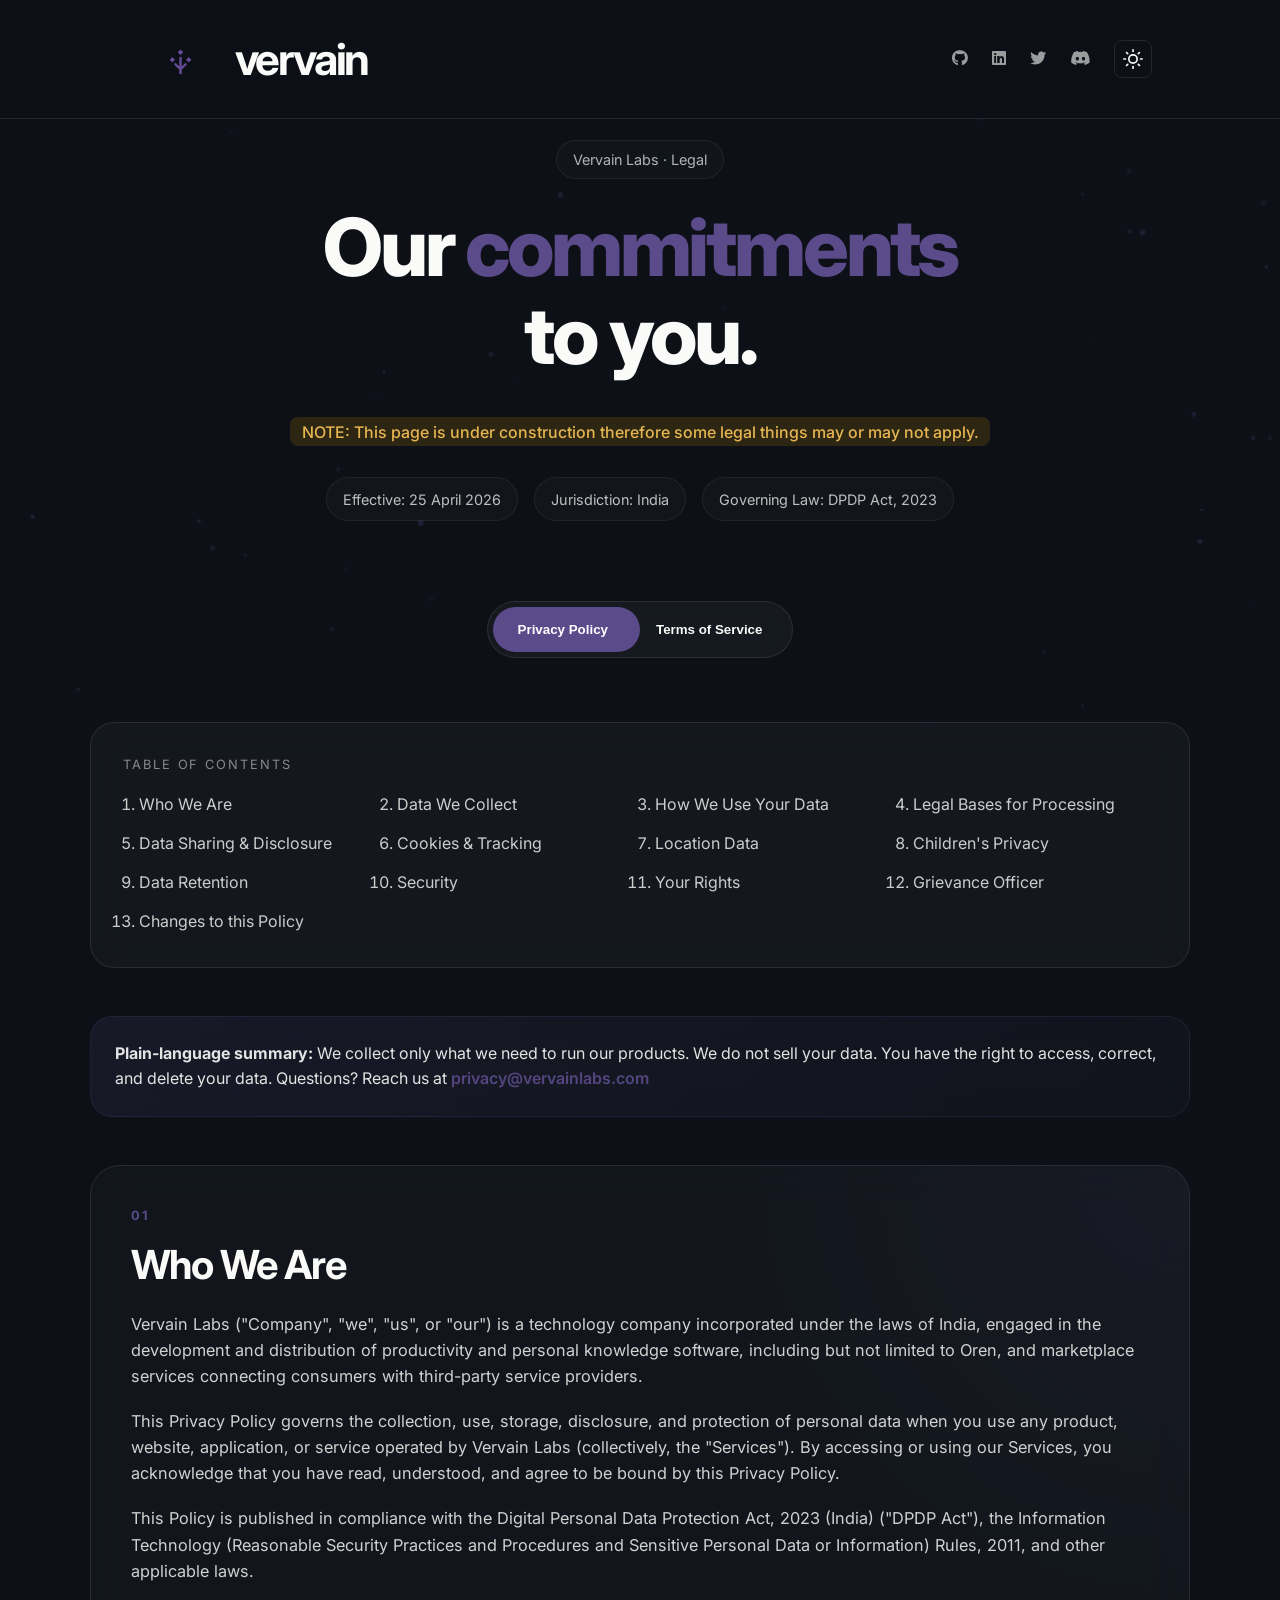
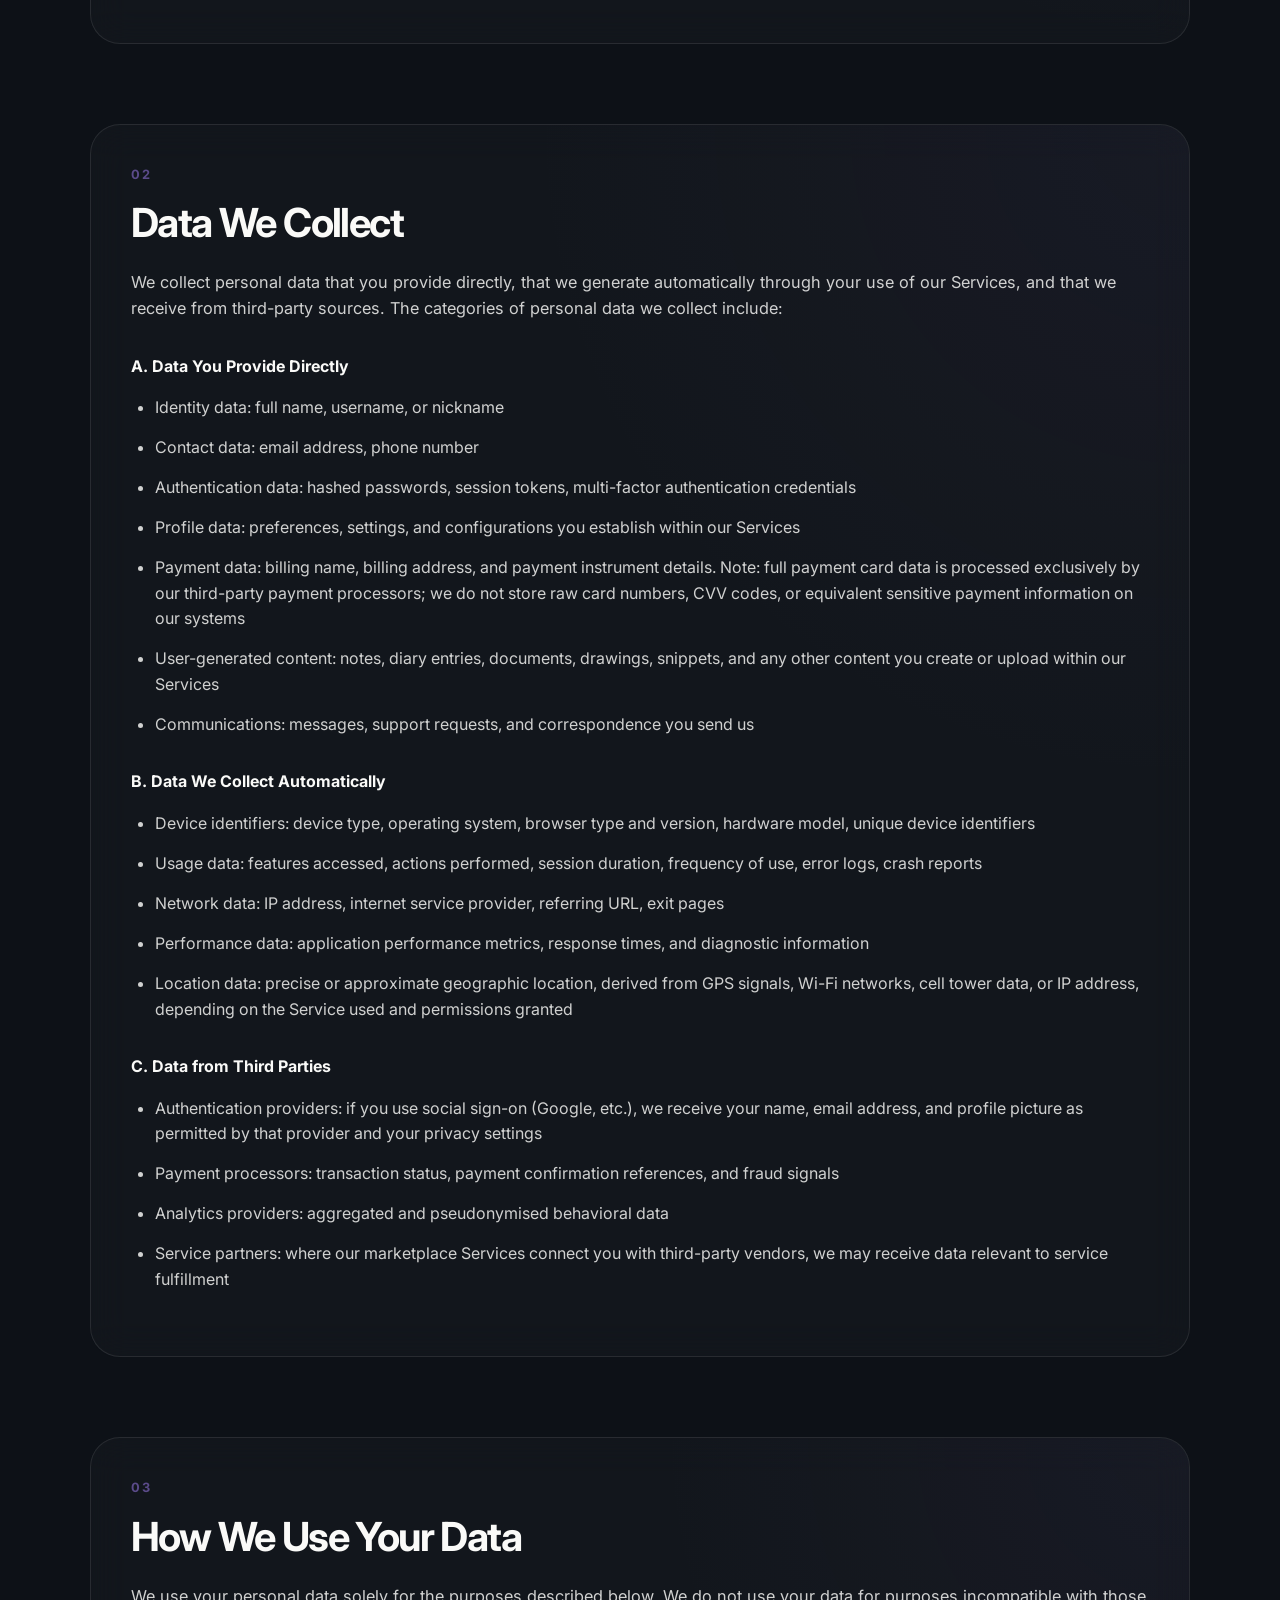
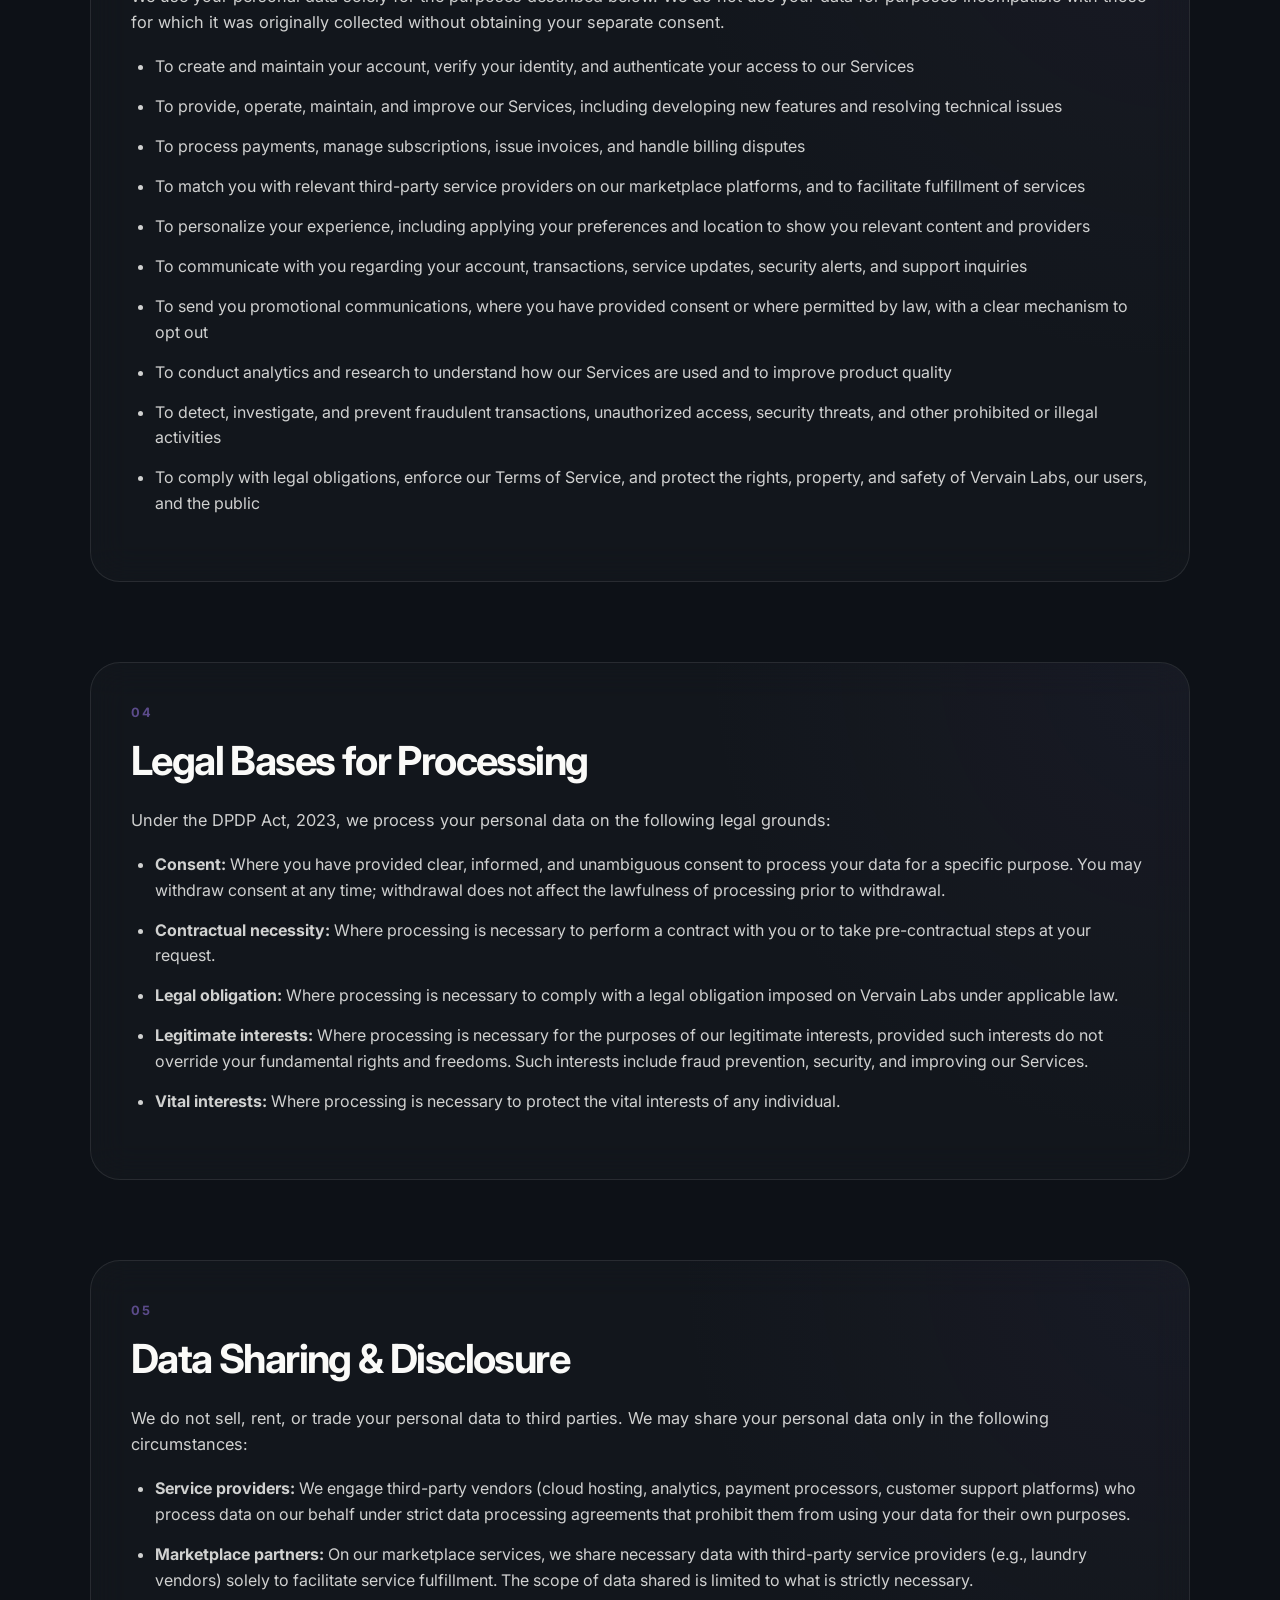
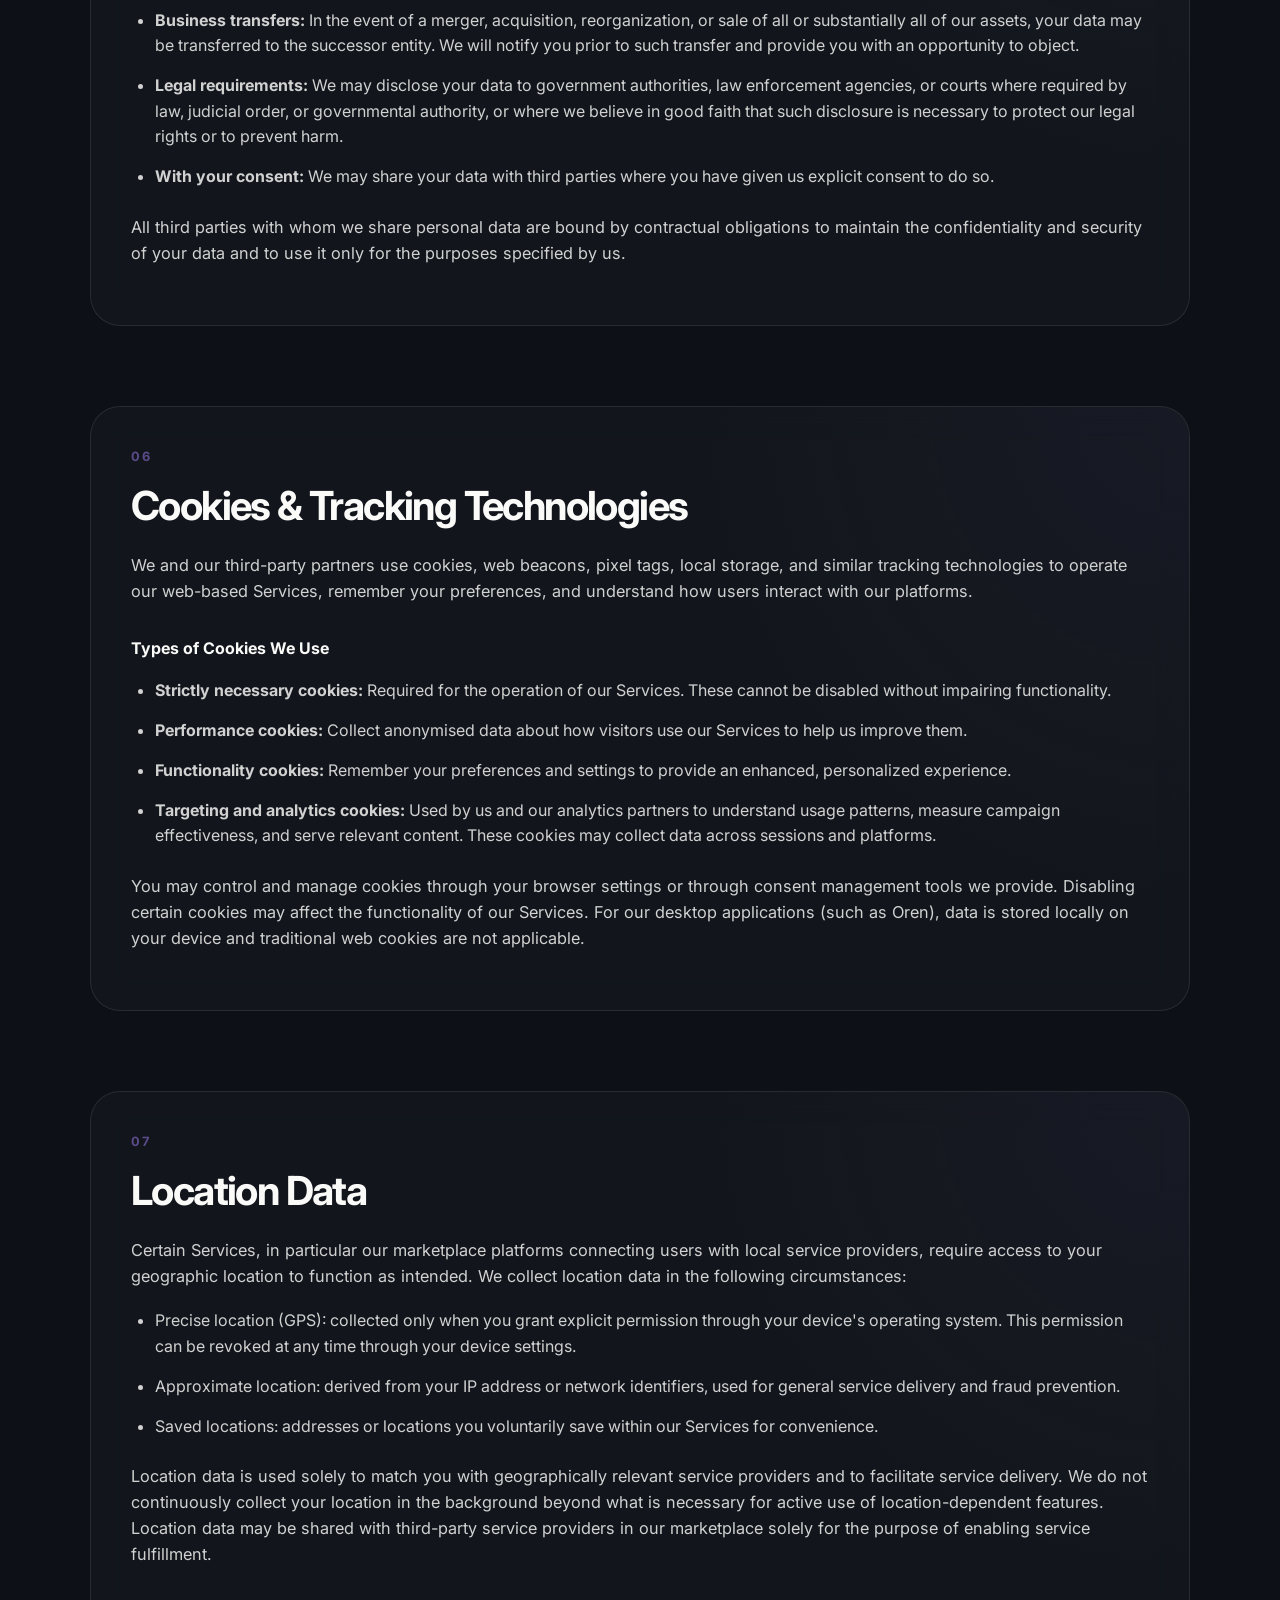
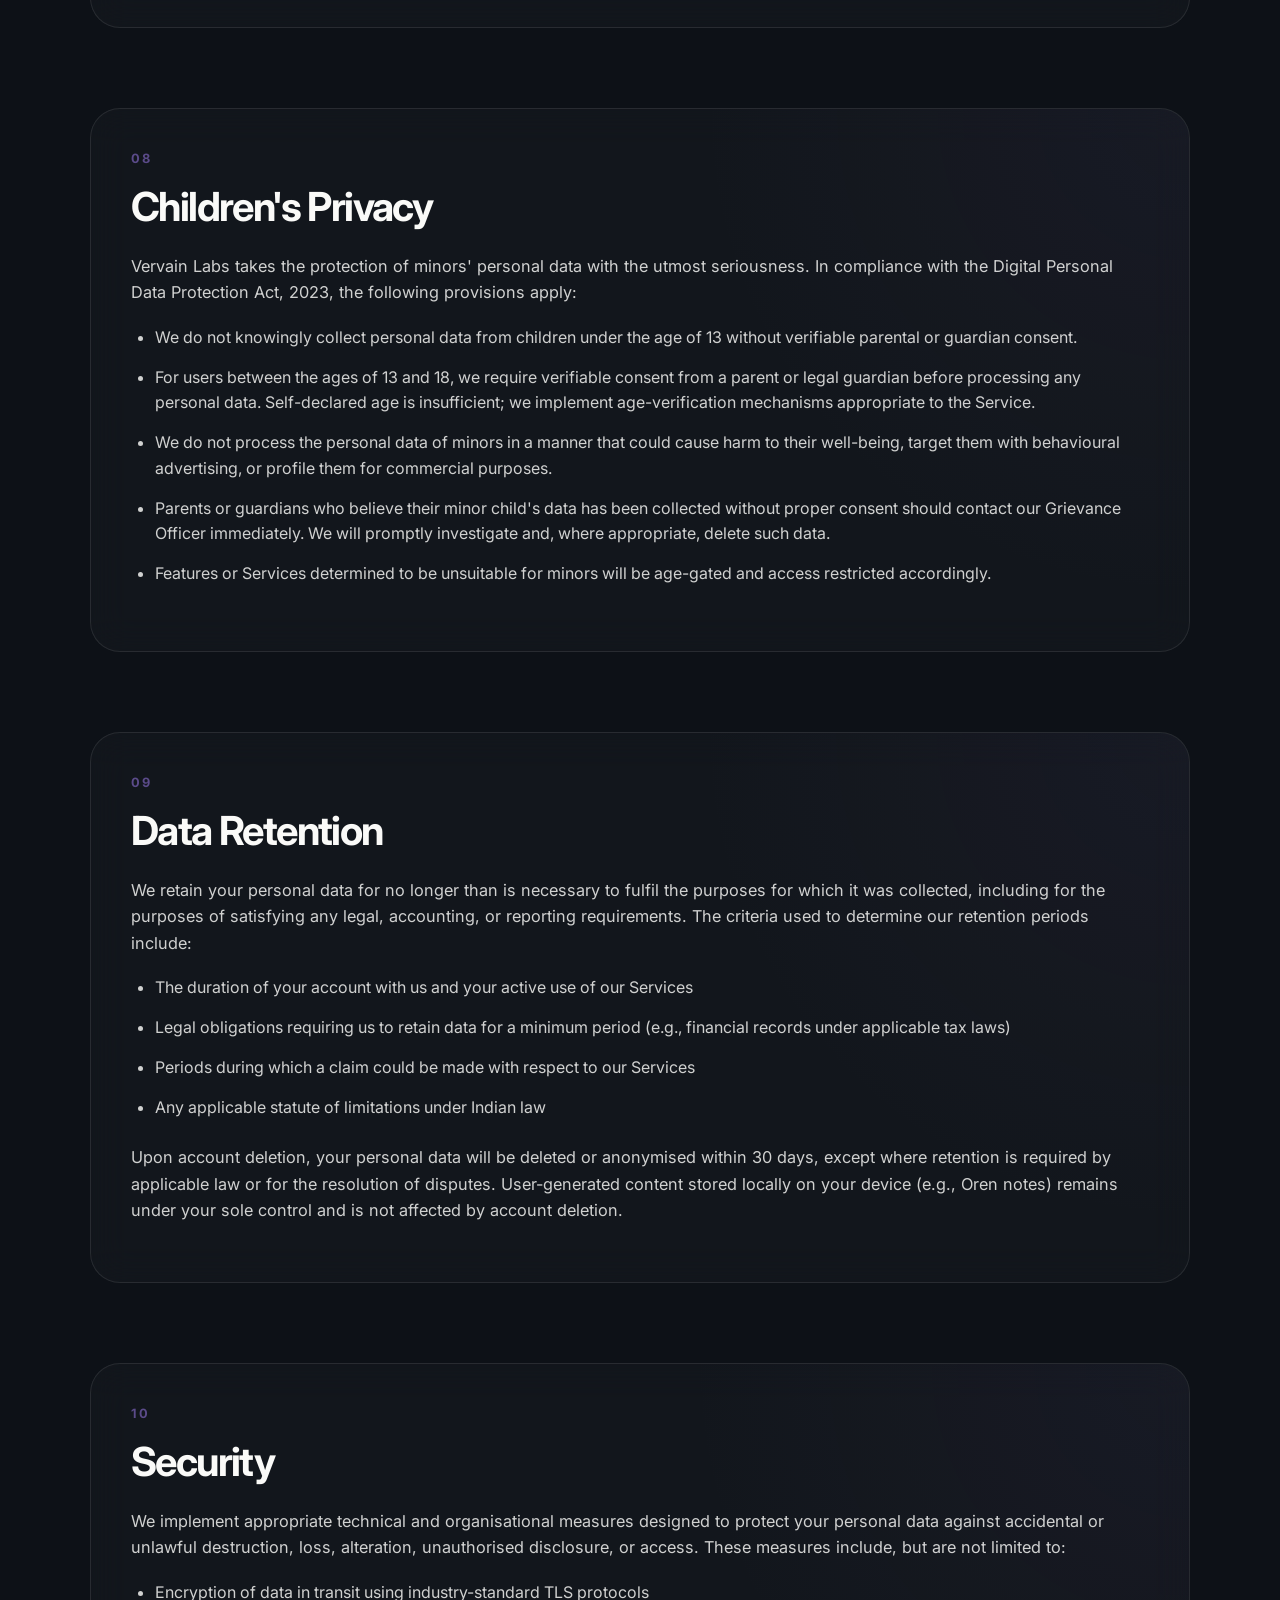
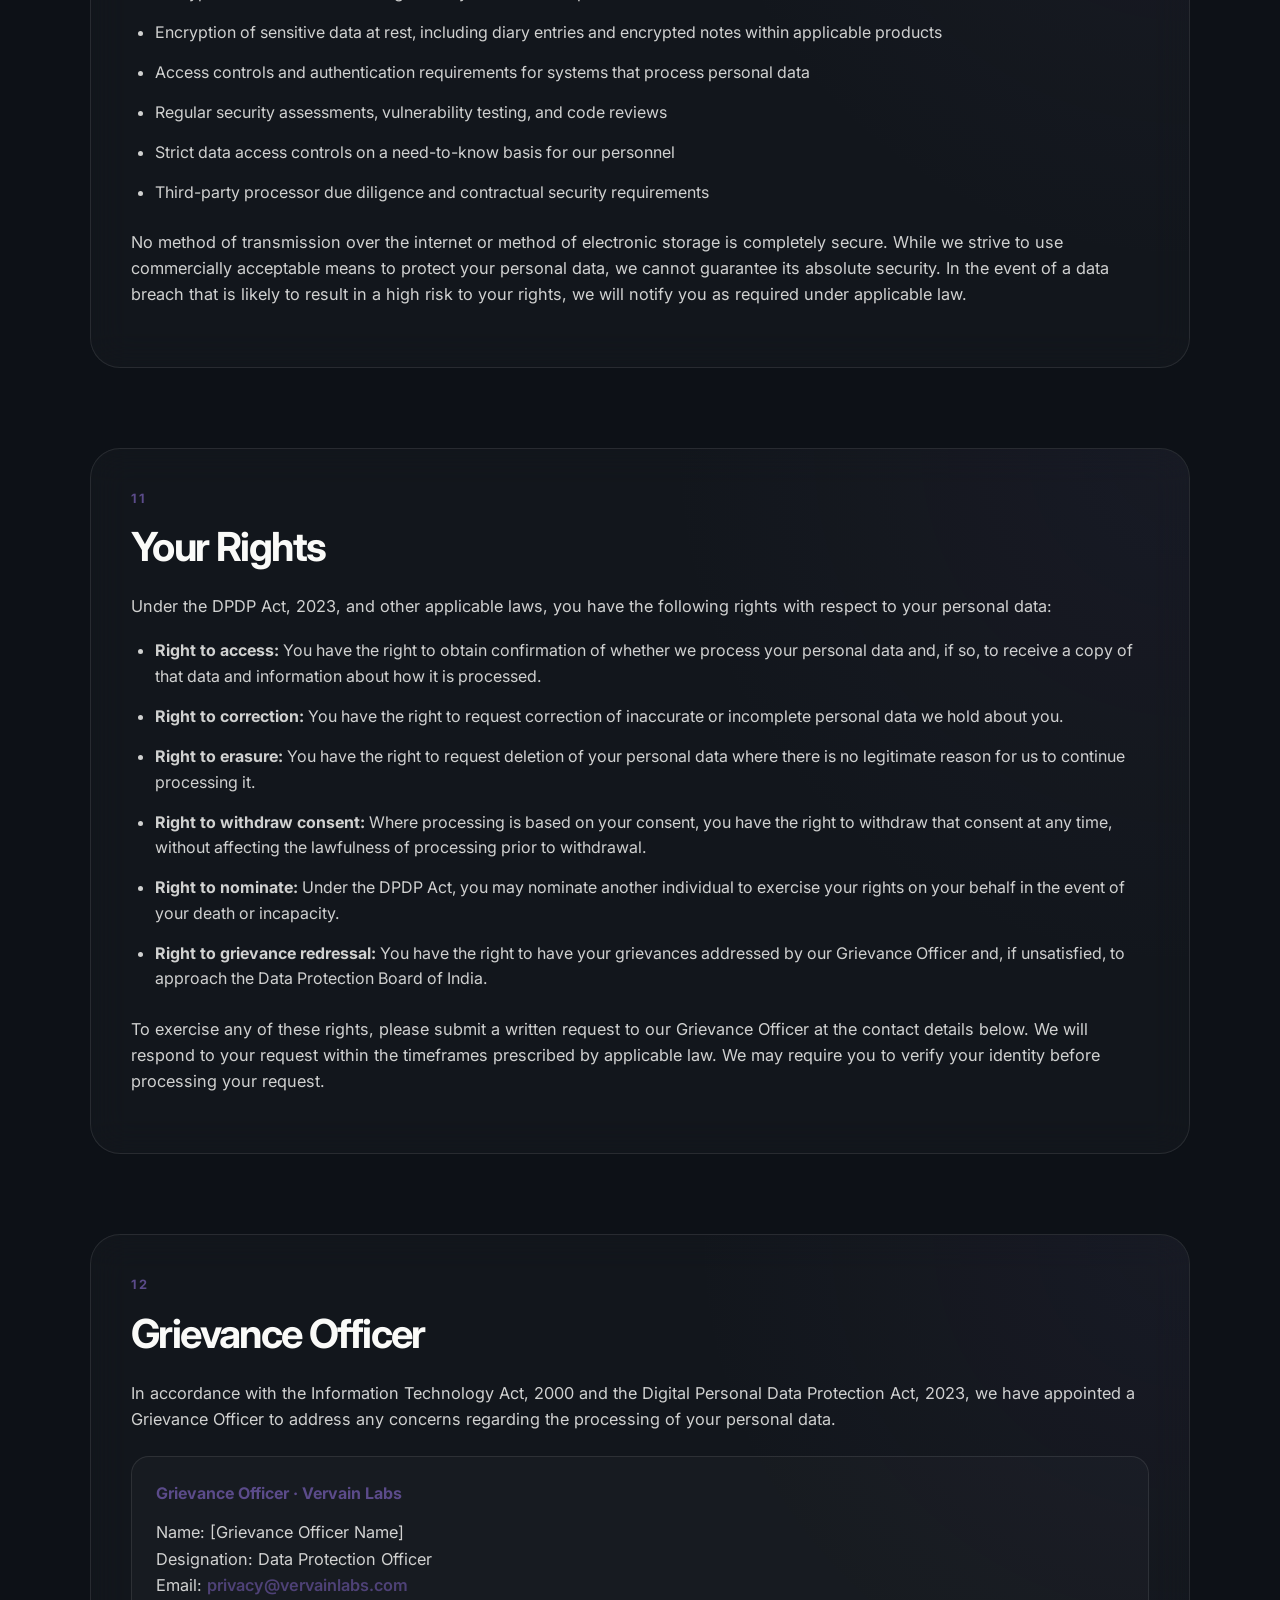
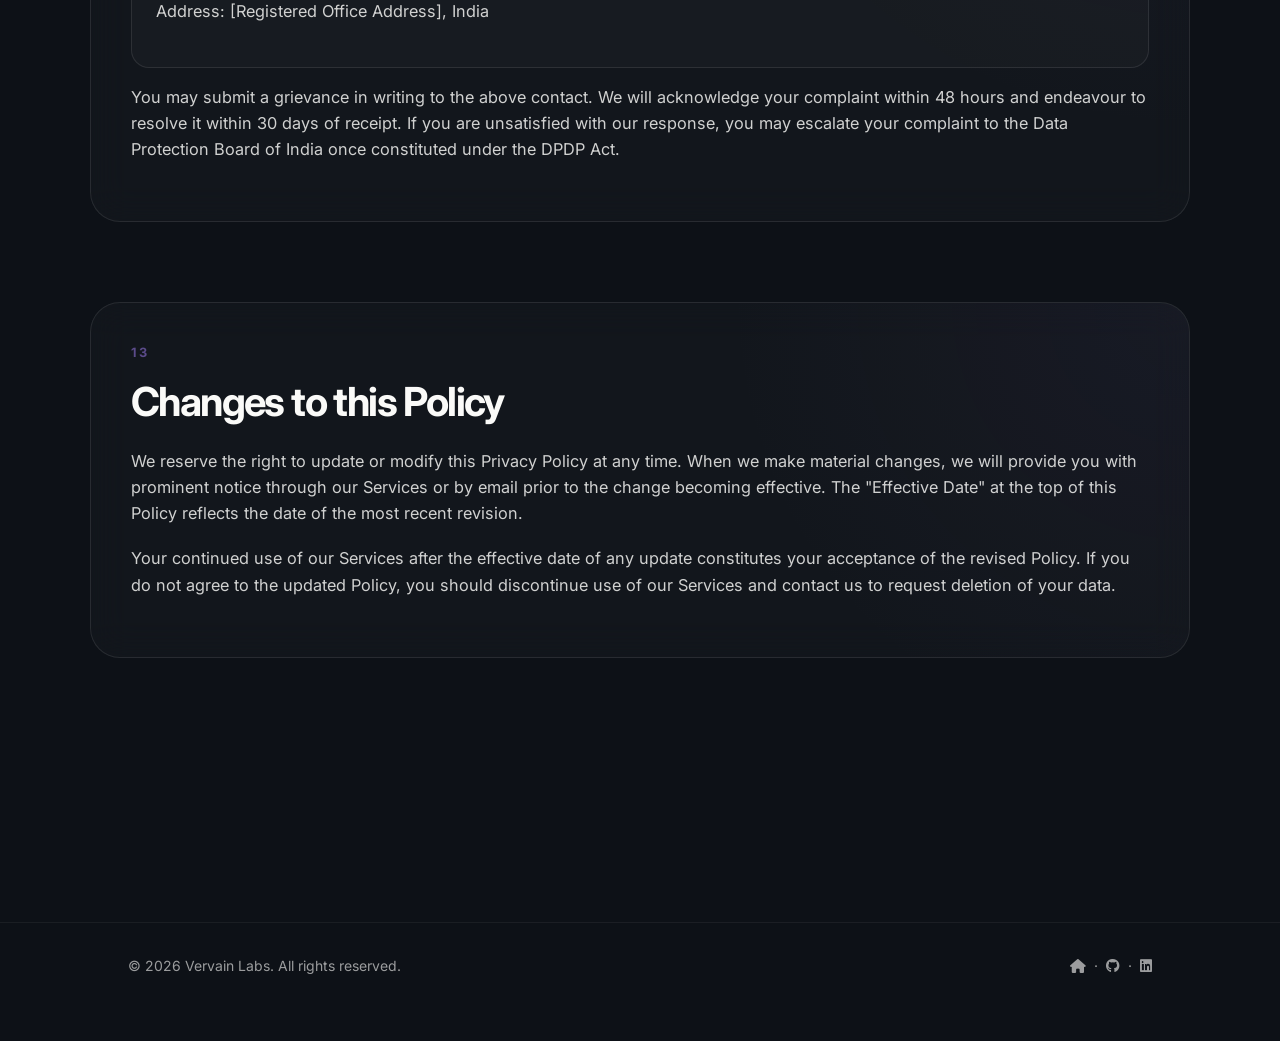
==== commit 7ce81415: "fixed legal page" ====
--- a/legal.html
+++ b/legal.html
@@ -15,6 +15,7 @@
   <link rel="stylesheet" href="https://cdnjs.cloudflare.com/ajax/libs/font-awesome/6.4.0/css/all.min.css">
   
   <link rel="stylesheet" href="style.css">
+  <link rel="stylesheet" href="legalStyle.css">
   <link rel="icon" href="assets/favicon.png" type="image/png">
   <link rel="apple-touch-icon" href="assets/favicon.png">
 </head>
@@ -575,8 +576,9 @@
 <footer>
   <p>© 2026 Vervain Labs. All rights reserved.</p>
   <p>
-    <a href="https://vervain-labs.vercel.app/" style="color: var(--text); text-decoration: none;">Home</a>&nbsp;&nbsp;·&nbsp;
-    <a href="https://github.com/VervainLabs" style="color: var(--text); text-decoration: none;">GitHub</a>
+    <a href="https://vervain-labs.vercel.app/" style="color: var(--text); text-decoration: none;"><i class="fa fa-home"></i></a>&nbsp;&nbsp;·&nbsp;
+    <a href="https://github.com/VervainLabs" style="color: var(--text); text-decoration: none;"><i class="fa-brands fa-github"></i></a>&nbsp;&nbsp;·&nbsp;
+    <a href="https://github.com/VervainLabs" style="color: var(--text); text-decoration: none;"><i class="fa-brands fa-linkedin"></i></a>
   </p>
 </footer>
 
--- a/style.css
+++ b/style.css
@@ -167,6 +167,30 @@
   box-shadow: 0 15px 30px rgba(91, 75, 138, 0.3);
 }
 
+/* Hero Buttons */
+.hero-actions {
+  display: flex;
+  gap: 1rem;
+  flex-wrap: wrap;
+  justify-content: center;
+
+  animation: fadeInUp 1.4s ease;
+}
+
+.secondary-btn {
+  background: transparent;
+  border: 1px solid rgba(255,255,255,0.12);
+
+  backdrop-filter: blur(10px);
+  -webkit-backdrop-filter: blur(10px);
+
+  box-shadow: none;
+}
+
+.secondary-btn:hover {
+  background: rgba(255,255,255,0.05);
+}
+
 /* About Section */
 .about {
   padding: 8rem 10%;
@@ -220,4 +244,12 @@
   .social-links { display: none; }
   .hero h1 { font-size: 3rem; }
   footer { flex-direction: column; gap: 1rem; text-align: center; }
-}
+  .hero-actions {
+  flex-direction: column;
+  width: 100%;
+}
+.hero-actions .cta-btn {
+  width: 100%;
+  text-align: center;
+}
+}
--- a/legalStyle.css
+++ b/legalStyle.css
@@ -0,0 +1,363 @@
+/* =========================================
+   LEGAL PAGE STYLES — VERVAIN
+========================================= */
+
+/* Wrapper */
+.wrapper {
+  width: min(1100px, 92%);
+  margin: 0 auto;
+  padding-top: 140px;
+  padding-bottom: 120px;
+  position: relative;
+  z-index: 2;
+}
+
+/* Hero */
+.hero {
+  text-align: center;
+  margin-bottom: 5rem;
+  min-height: auto;
+  padding: 0;
+}
+
+.hero-eyebrow {
+  display: inline-flex;
+  align-items: center;
+  gap: 0.5rem;
+  padding: 0.45rem 1rem;
+  border: 1px solid var(--border);
+  border-radius: 999px;
+  background: rgba(255,255,255,0.03);
+  font-size: 0.9rem;
+  opacity: 0.7;
+  margin-bottom: 1.5rem;
+  backdrop-filter: blur(12px);
+}
+
+.hero-title {
+  font-size: clamp(3rem, 8vw, 5.5rem);
+  line-height: 1;
+  letter-spacing: -0.06em;
+  margin-bottom: 1.5rem;
+}
+
+.hero-title em {
+  font-style: normal;
+  color: var(--primary);
+}
+
+.hero h2 {
+  margin-top: 1rem;
+  font-size: 1rem;
+  font-weight: 500;
+  opacity: 0.9;
+}
+
+.hero mark {
+  background: rgba(255, 183, 0, 0.15);
+  color: #ffc857;
+  padding: 0.3rem 0.7rem;
+  border-radius: 8px;
+}
+
+.hero-meta {
+  display: flex;
+  justify-content: center;
+  gap: 1rem;
+  flex-wrap: wrap;
+  margin-top: 2rem;
+}
+
+.hero-meta span {
+  border: 1px solid var(--border);
+  padding: 0.6rem 1rem;
+  border-radius: 999px;
+  font-size: 0.9rem;
+  opacity: 0.75;
+  background: rgba(255,255,255,0.03);
+  backdrop-filter: blur(12px);
+}
+
+/* Toggle */
+.toggle-wrap {
+  display: flex;
+  justify-content: center;
+  margin-bottom: 4rem;
+}
+
+.pill-toggle {
+  position: relative;
+  display: inline-flex;
+  background: rgba(255,255,255,0.04);
+  border: 1px solid var(--border);
+  border-radius: 999px;
+  padding: 0.35rem;
+  backdrop-filter: blur(16px);
+}
+
+.pill-btn {
+  position: relative;
+  z-index: 2;
+  background: transparent;
+  border: none;
+  color: var(--text);
+  padding: 0.9rem 1.5rem;
+  border-radius: 999px;
+  cursor: pointer;
+  font-weight: 600;
+  transition: var(--transition);
+}
+
+.pill-btn.active {
+  color: white;
+}
+
+.pill-bg {
+  position: absolute;
+  top: 5px;
+  left: 5px;
+  width: calc(50% - 5px);
+  height: calc(100% - 10px);
+  background: var(--primary);
+  border-radius: 999px;
+  transition: transform 0.35s cubic-bezier(0.4, 0, 0.2, 1);
+}
+
+/* Panels */
+.panel {
+  display: none;
+  animation: fadePanel 0.4s ease;
+}
+
+.panel.active {
+  display: block;
+}
+
+@keyframes fadePanel {
+  from {
+    opacity: 0;
+    transform: translateY(8px);
+  }
+  to {
+    opacity: 1;
+    transform: translateY(0);
+  }
+}
+
+/* Table of Contents */
+.toc {
+  background: rgba(255,255,255,0.03);
+  border: 1px solid var(--border);
+  border-radius: 24px;
+  padding: 2rem;
+  margin-bottom: 3rem;
+  backdrop-filter: blur(16px);
+}
+
+.toc-label {
+  font-size: 0.8rem;
+  text-transform: uppercase;
+  letter-spacing: 0.15em;
+  opacity: 0.5;
+  margin-bottom: 1rem;
+}
+
+.toc ol {
+  display: grid;
+  grid-template-columns: repeat(auto-fit, minmax(220px, 1fr));
+  gap: 0.85rem;
+  padding-left: 1rem;
+}
+
+.toc li {
+  opacity: 0.8;
+}
+
+.toc a {
+  color: var(--text);
+  text-decoration: none;
+  transition: var(--transition);
+}
+
+.toc a:hover {
+  color: var(--primary);
+  padding-left: 4px;
+}
+
+/* Callout */
+.callout {
+  padding: 1.5rem;
+  border-radius: 22px;
+  background: linear-gradient(
+    135deg,
+    rgba(91,75,138,0.15),
+    rgba(91,75,138,0.05)
+  );
+  border: 1px solid rgba(91,75,138,0.2);
+  margin-bottom: 3rem;
+  backdrop-filter: blur(14px);
+}
+
+.callout p {
+  opacity: 0.9;
+}
+
+/* Sections */
+.legal-section {
+  position: relative;
+  margin-bottom: 5rem;
+  padding: 2.5rem;
+  border-radius: 30px;
+  border: 1px solid var(--border);
+  background: rgba(255,255,255,0.025);
+  backdrop-filter: blur(18px);
+  overflow: hidden;
+}
+
+.legal-section::before {
+  content: "";
+  position: absolute;
+  inset: 0;
+  background:
+    radial-gradient(circle at top right,
+    rgba(91,75,138,0.08),
+    transparent 40%);
+  pointer-events: none;
+}
+
+.section-number {
+  font-size: 0.8rem;
+  font-weight: 700;
+  letter-spacing: 0.15em;
+  color: var(--primary);
+  margin-bottom: 1rem;
+}
+
+.section-title {
+  font-size: clamp(1.8rem, 4vw, 2.5rem);
+  line-height: 1.1;
+  letter-spacing: -0.04em;
+  margin-bottom: 1.5rem;
+}
+
+.legal-section p {
+  margin-bottom: 1.2rem;
+  opacity: 0.82;
+  font-size: 1.02rem;
+}
+
+.legal-section ul {
+  padding-left: 1.5rem;
+  margin-bottom: 1.5rem;
+}
+
+.legal-section li {
+  margin-bottom: 0.9rem;
+  opacity: 0.82;
+}
+
+.sub-heading {
+  font-size: 1rem;
+  font-weight: 700;
+  margin-top: 2rem;
+  margin-bottom: 1rem;
+  color: var(--text);
+}
+
+/* Contact */
+.contact-block {
+  margin-top: 1.5rem;
+  padding: 1.5rem;
+  border-radius: 18px;
+  border: 1px solid var(--border);
+  background: rgba(255,255,255,0.025);
+}
+
+.contact-label {
+  display: inline-block;
+  margin-bottom: 0.8rem;
+  font-weight: 700;
+  color: var(--primary);
+}
+
+.contact-email {
+  color: var(--primary);
+  font-weight: 600;
+}
+
+/* Footer */
+footer {
+  border-top: 1px solid var(--border);
+  margin-top: 4rem;
+  padding-top: 2rem;
+}
+
+/* Scrollbar */
+::-webkit-scrollbar {
+  width: 10px;
+}
+
+::-webkit-scrollbar-track {
+  background: transparent;
+}
+
+::-webkit-scrollbar-thumb {
+  background: rgba(255,255,255,0.12);
+  border-radius: 999px;
+}
+
+::-webkit-scrollbar-thumb:hover {
+  background: rgba(255,255,255,0.22);
+}
+
+/* Selection */
+::selection {
+  background: rgba(91,75,138,0.35);
+}
+
+/* Responsive */
+@media (max-width: 768px) {
+
+  .wrapper {
+    width: 94%;
+    padding-top: 120px;
+  }
+
+  .hero-title {
+    font-size: 3rem;
+  }
+
+  .hero-meta {
+    flex-direction: column;
+    align-items: center;
+  }
+
+  .pill-toggle {
+    width: 100%;
+  }
+
+  .pill-btn {
+    width: 50%;
+    padding: 0.9rem 0.5rem;
+    font-size: 0.9rem;
+  }
+
+  .toc ol {
+    grid-template-columns: 1fr;
+  }
+
+  .legal-section {
+    padding: 1.5rem;
+    border-radius: 24px;
+  }
+
+  .section-title {
+    font-size: 2rem;
+  }
+
+  footer {
+    flex-direction: column;
+    gap: 1rem;
+    text-align: center;
+  }
+}
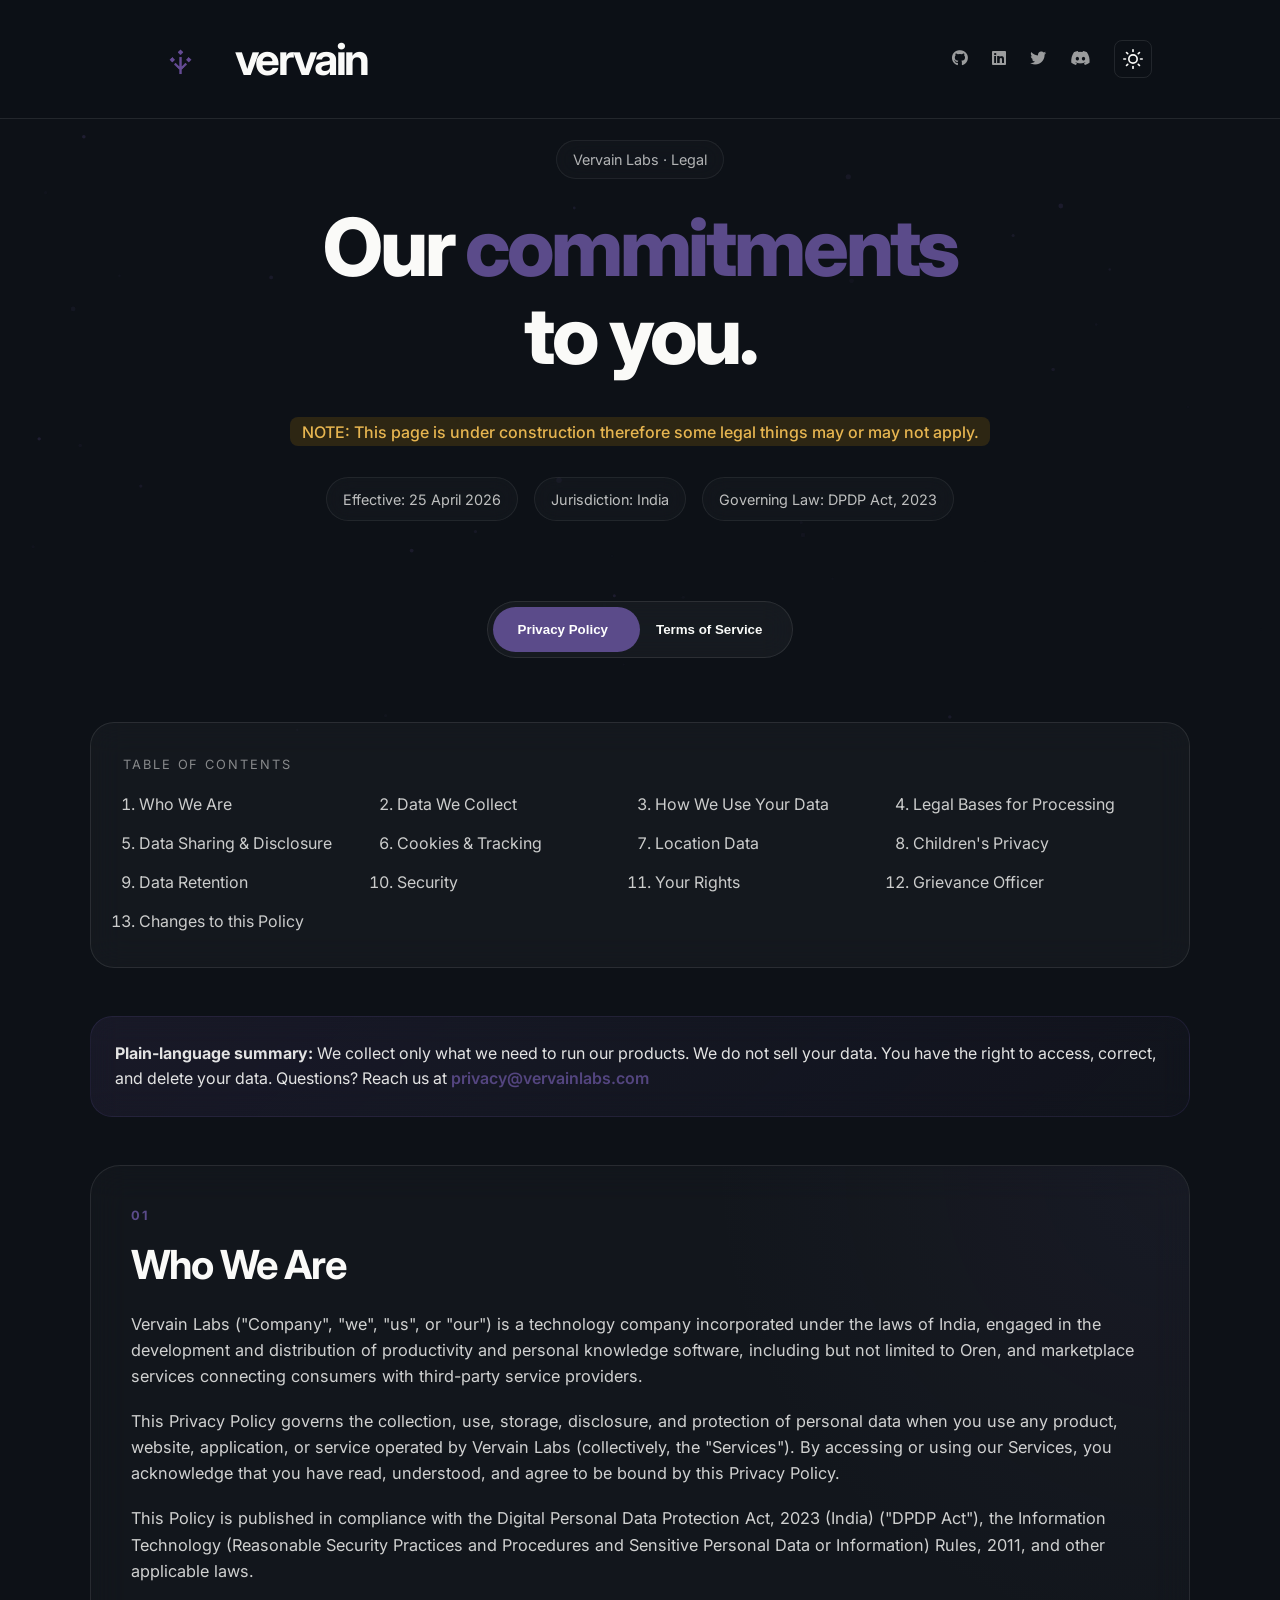
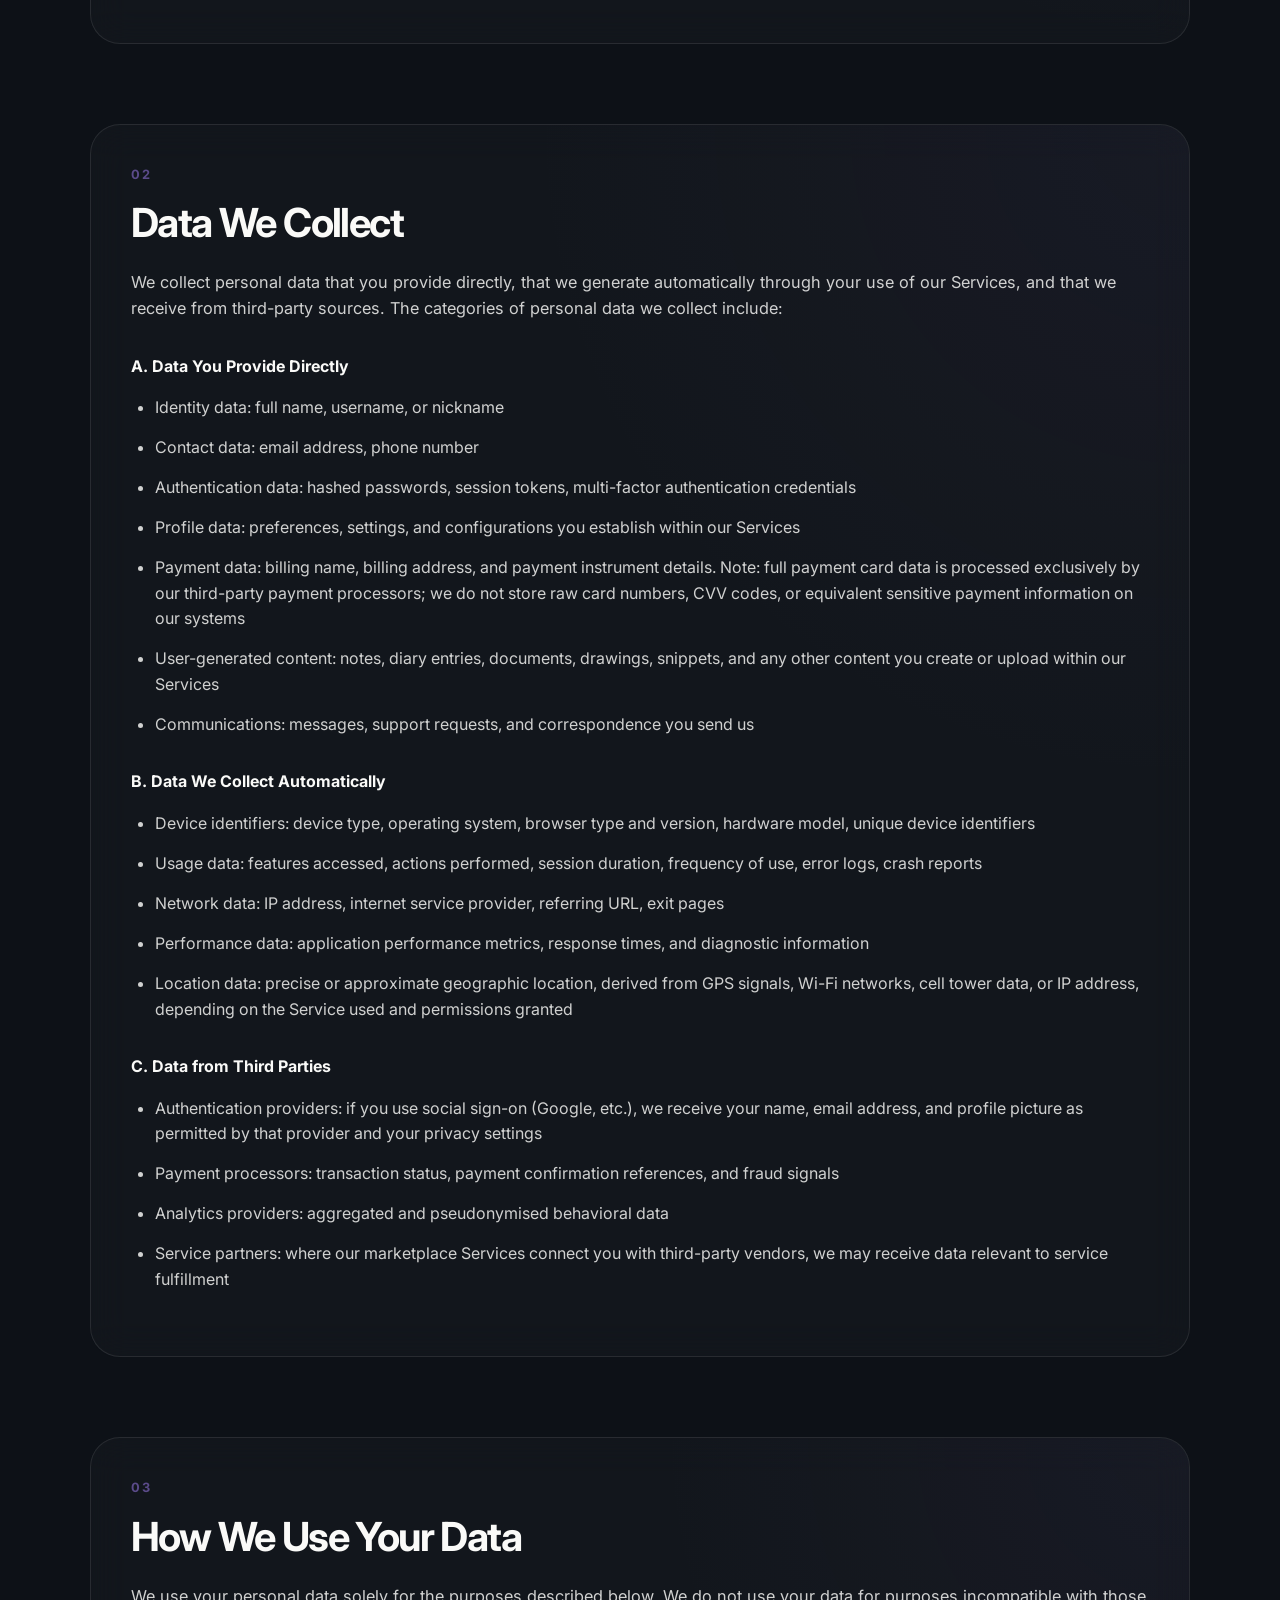
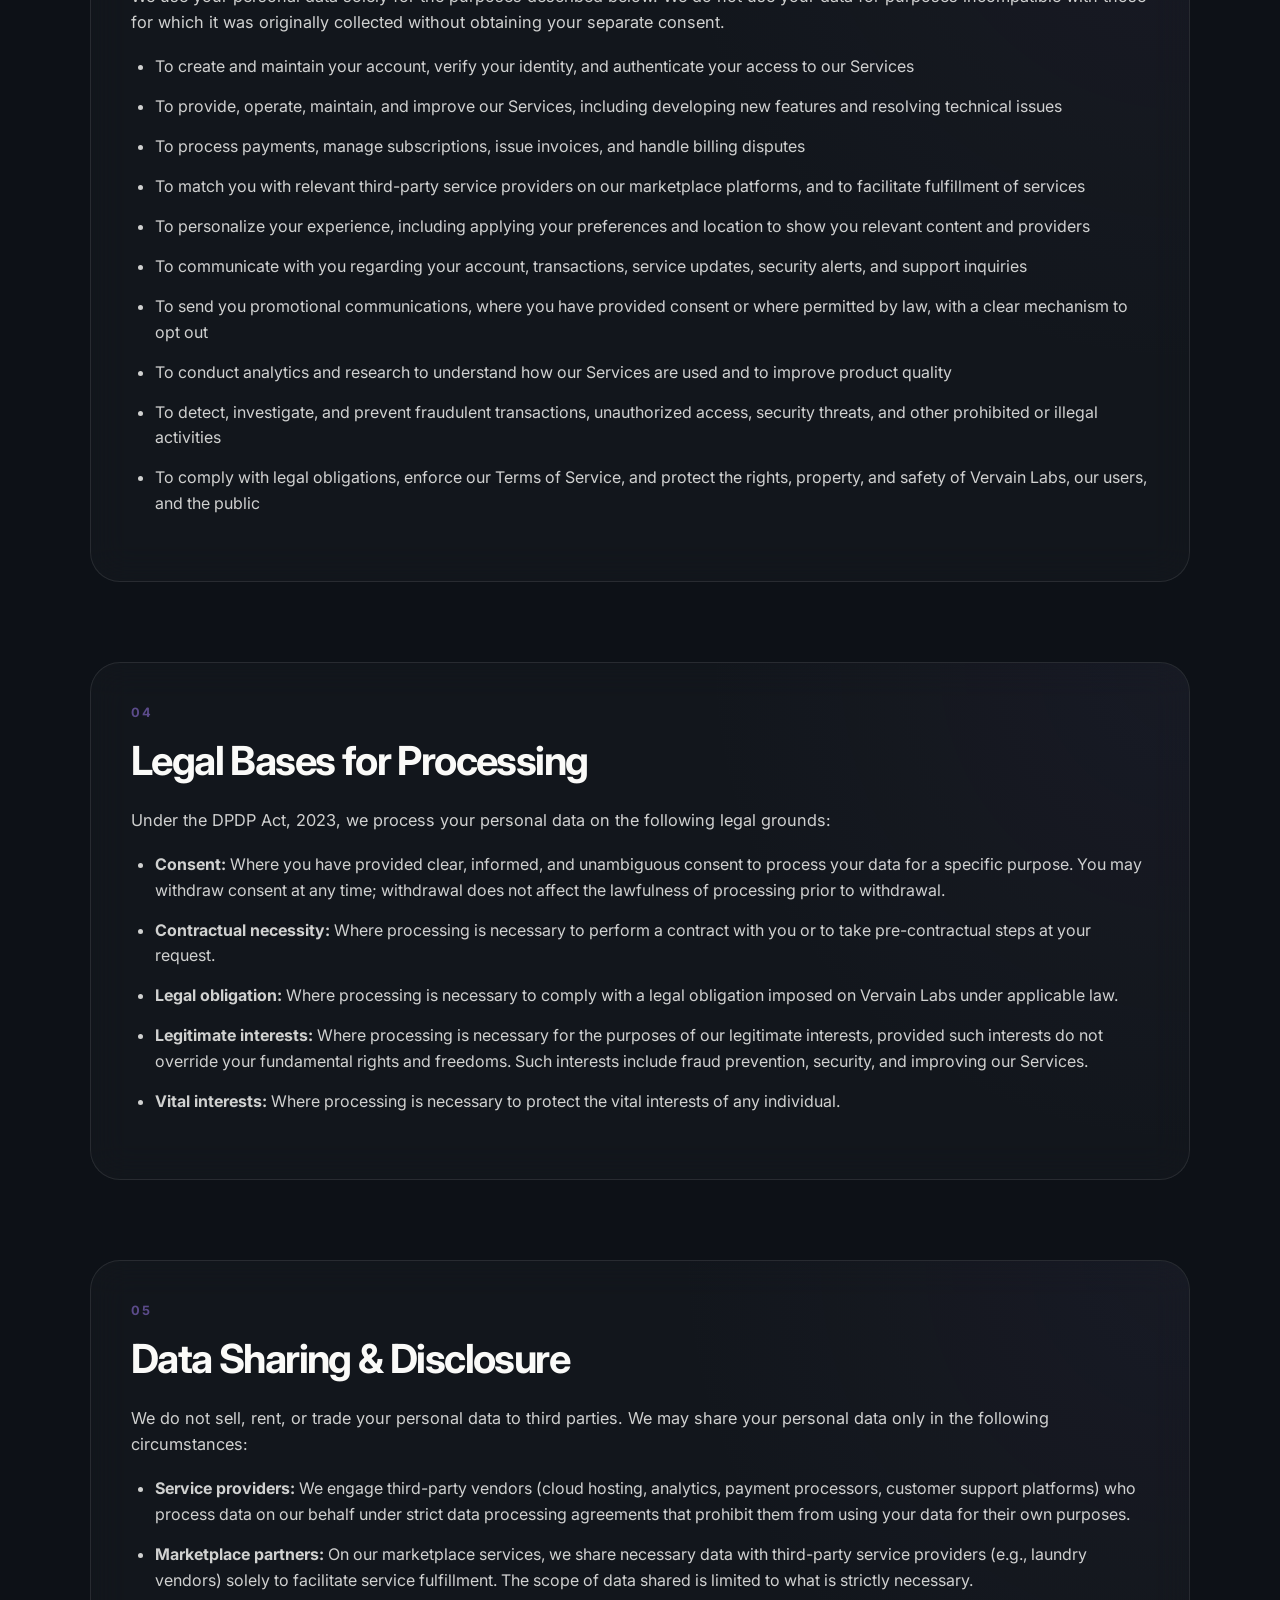
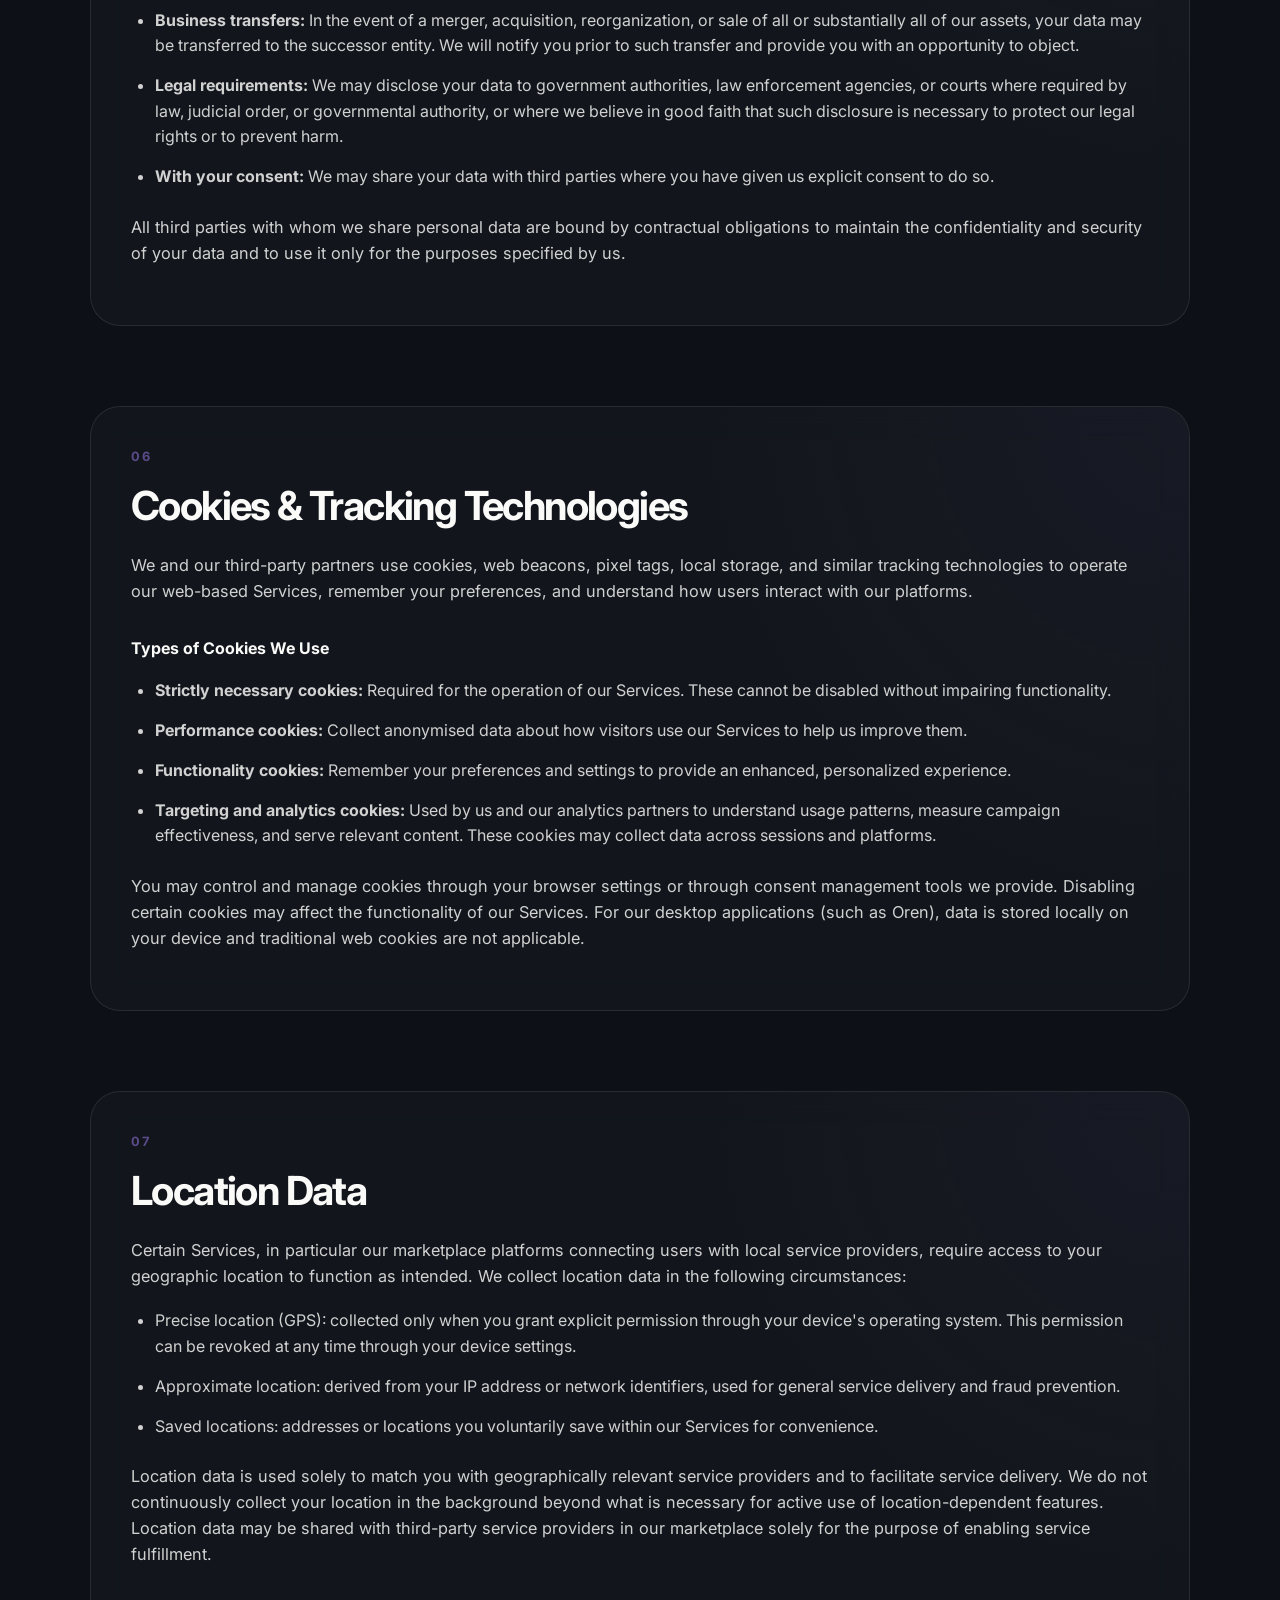
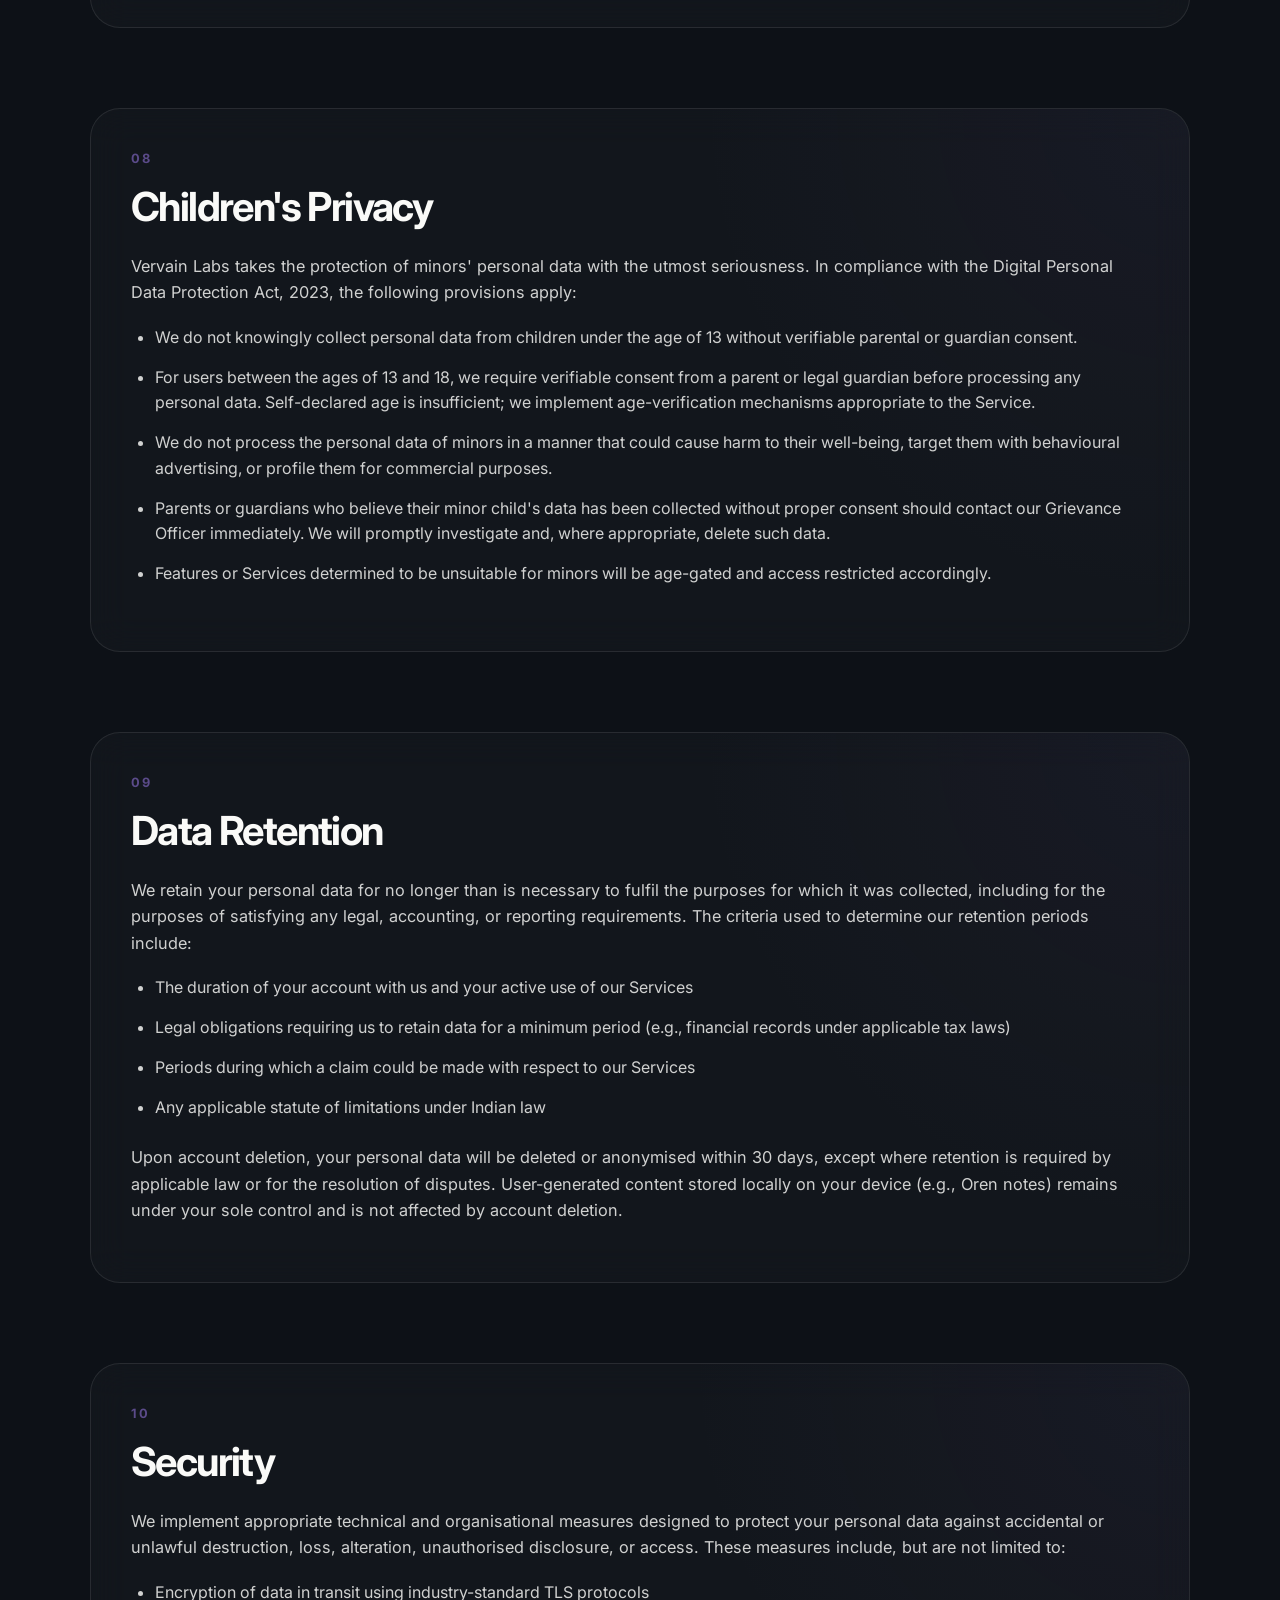
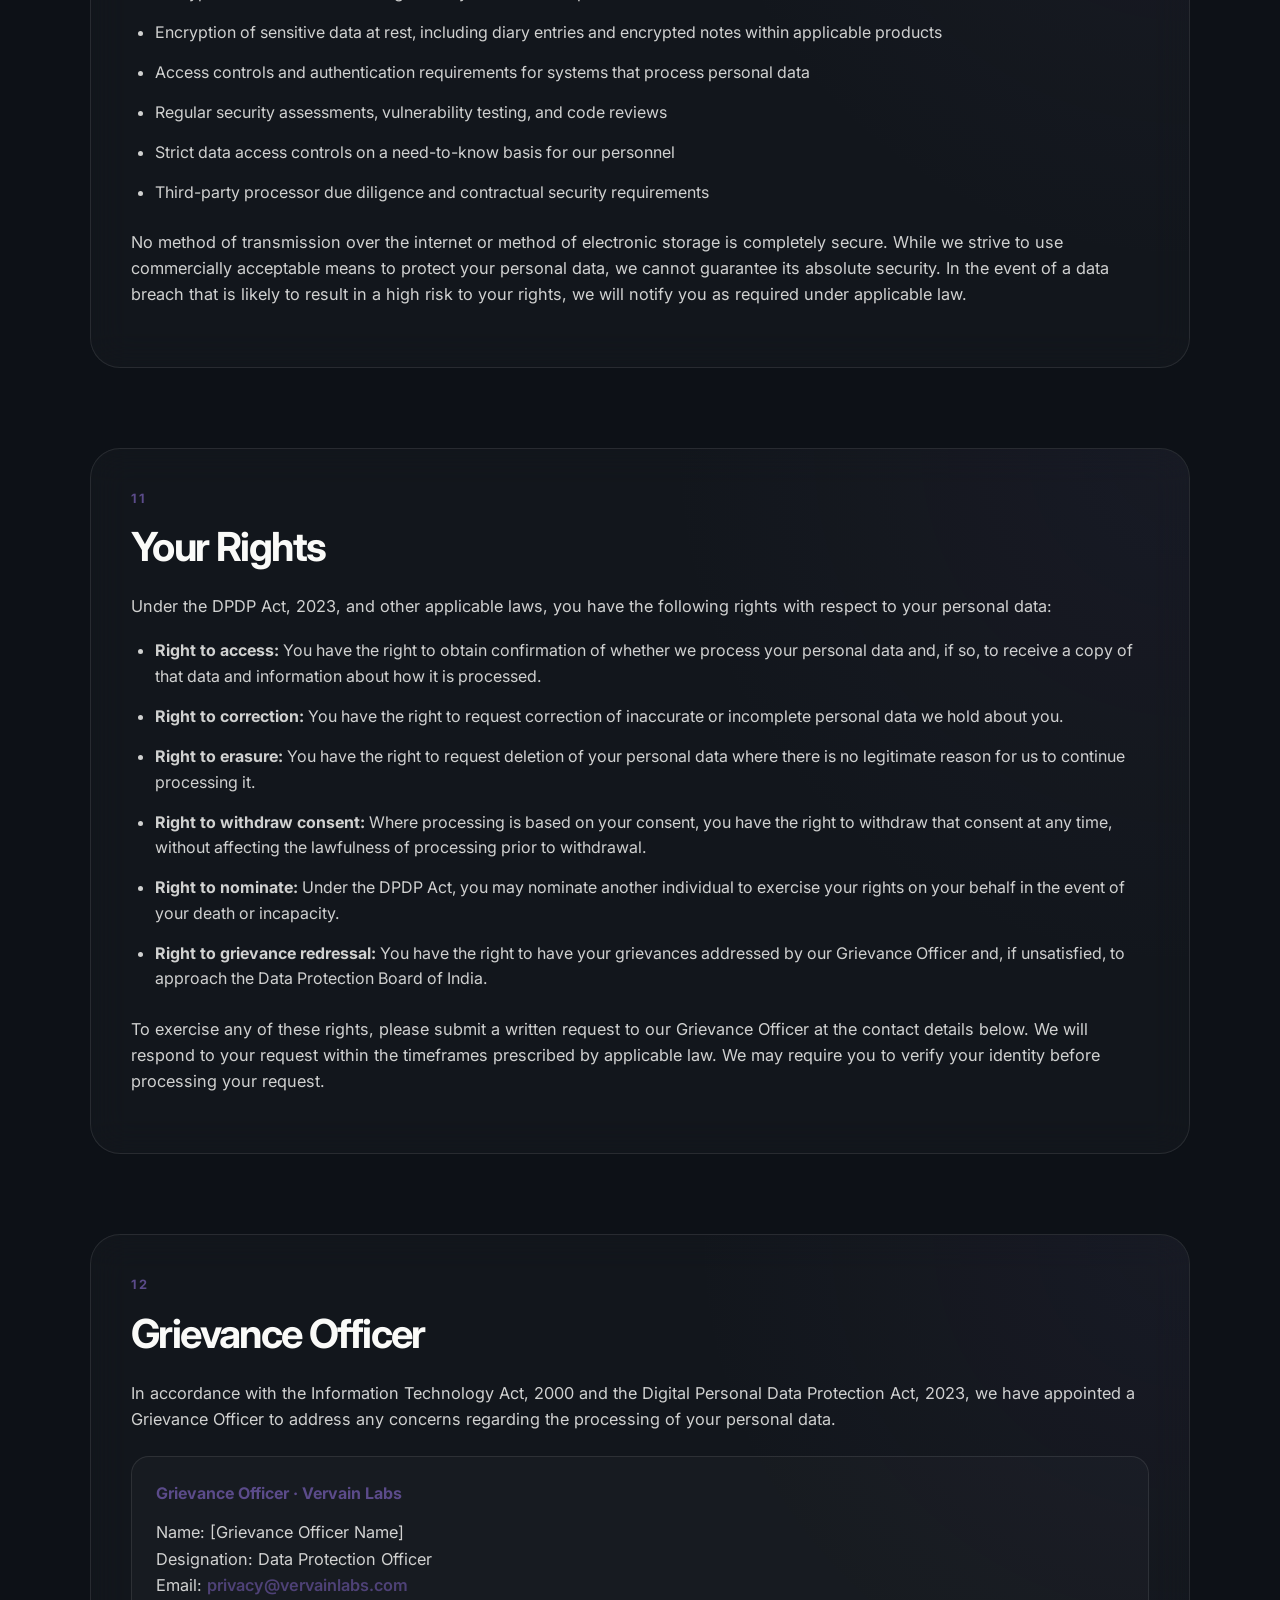
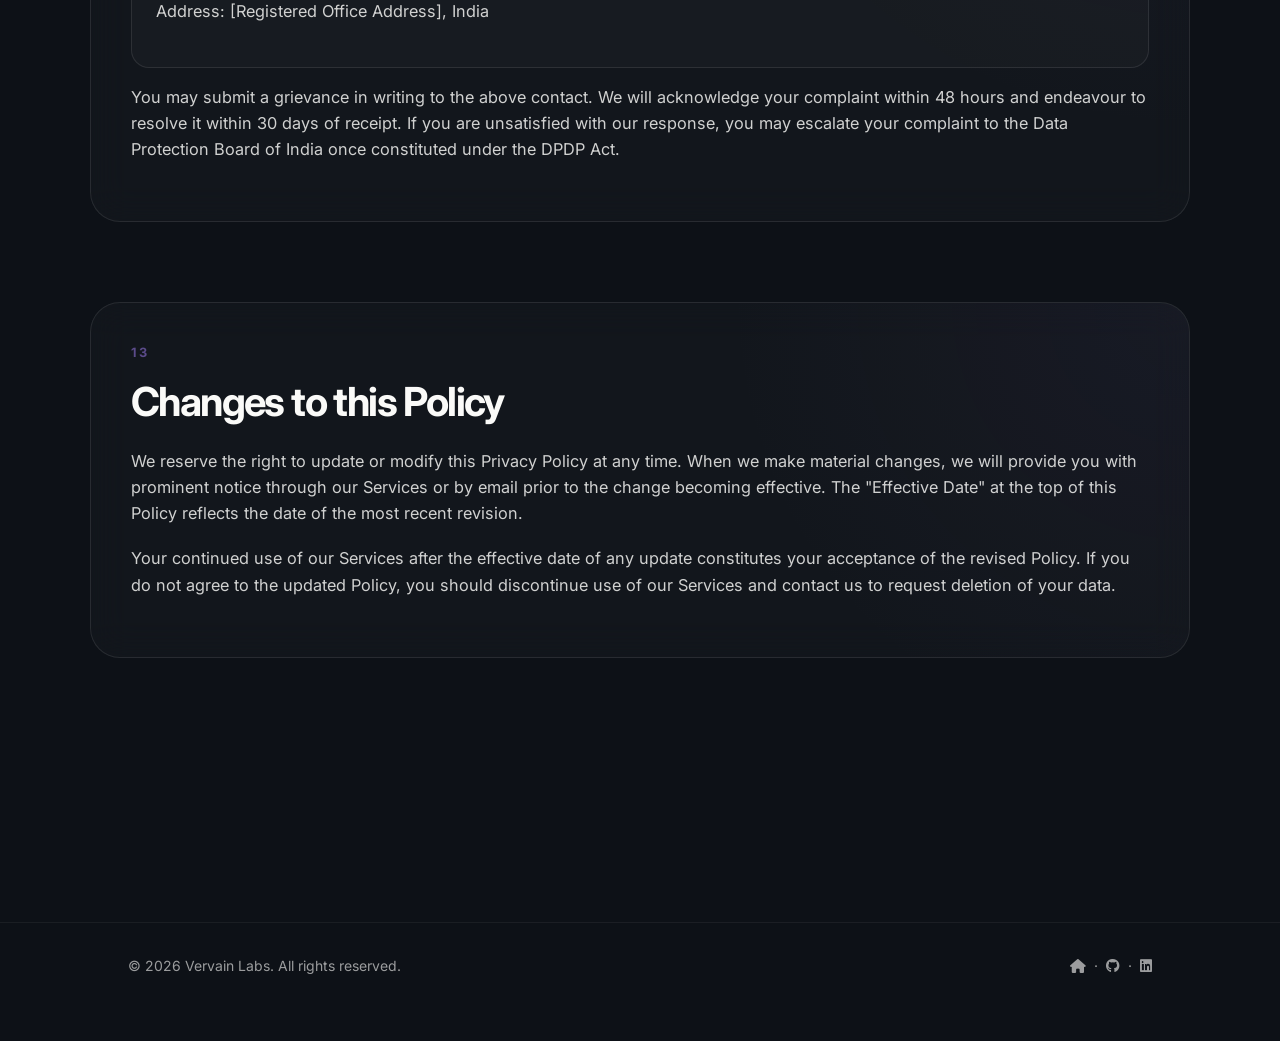
==== commit b70b9cee: "added back to top button to legal page" ====
--- a/legal.html
+++ b/legal.html
@@ -582,6 +582,11 @@
   </p>
 </footer>
 
+<!-- Back To Top Button -->
+<button id="backToTop" aria-label="Back to Top">
+  <i class="fa-solid fa-arrow-up"></i>
+</button>
+
 <script src="legalScript.js"></script>
 
 
--- a/legalStyle.css
+++ b/legalStyle.css
@@ -360,4 +360,68 @@
     gap: 1rem;
     text-align: center;
   }
+}
+
+/* =========================
+   Back To Top Button
+========================= */
+
+#backToTop {
+  position: fixed;
+  bottom: 28px;
+  right: 28px;
+
+  width: 52px;
+  height: 52px;
+
+  border: 1px solid var(--border);
+  border-radius: 40%;
+
+  background: rgba(255,255,255,0.06);
+  color: var(--text);
+
+  backdrop-filter: blur(18px);
+  -webkit-backdrop-filter: blur(18px);
+
+  display: flex;
+  align-items: center;
+  justify-content: center;
+
+  font-size: 1rem;
+  cursor: pointer;
+
+  z-index: 999;
+
+  opacity: 0;
+  visibility: hidden;
+  transform: translateY(20px);
+
+  transition:
+    opacity 0.3s ease,
+    transform 0.3s ease,
+    visibility 0.3s ease,
+    background 0.3s ease;
+}
+
+#backToTop.show {
+  opacity: 1;
+  visibility: visible;
+  transform: translateY(0);
+}
+
+#backToTop:hover {
+  background: var(--primary);
+  color: white;
+  transform: translateY(-4px);
+  box-shadow: 0 10px 30px rgba(91,75,138,0.35);
+}
+
+/* Mobile */
+@media (max-width: 768px) {
+  #backToTop {
+    width: 48px;
+    height: 48px;
+    bottom: 20px;
+    right: 20px;
+  }
 }
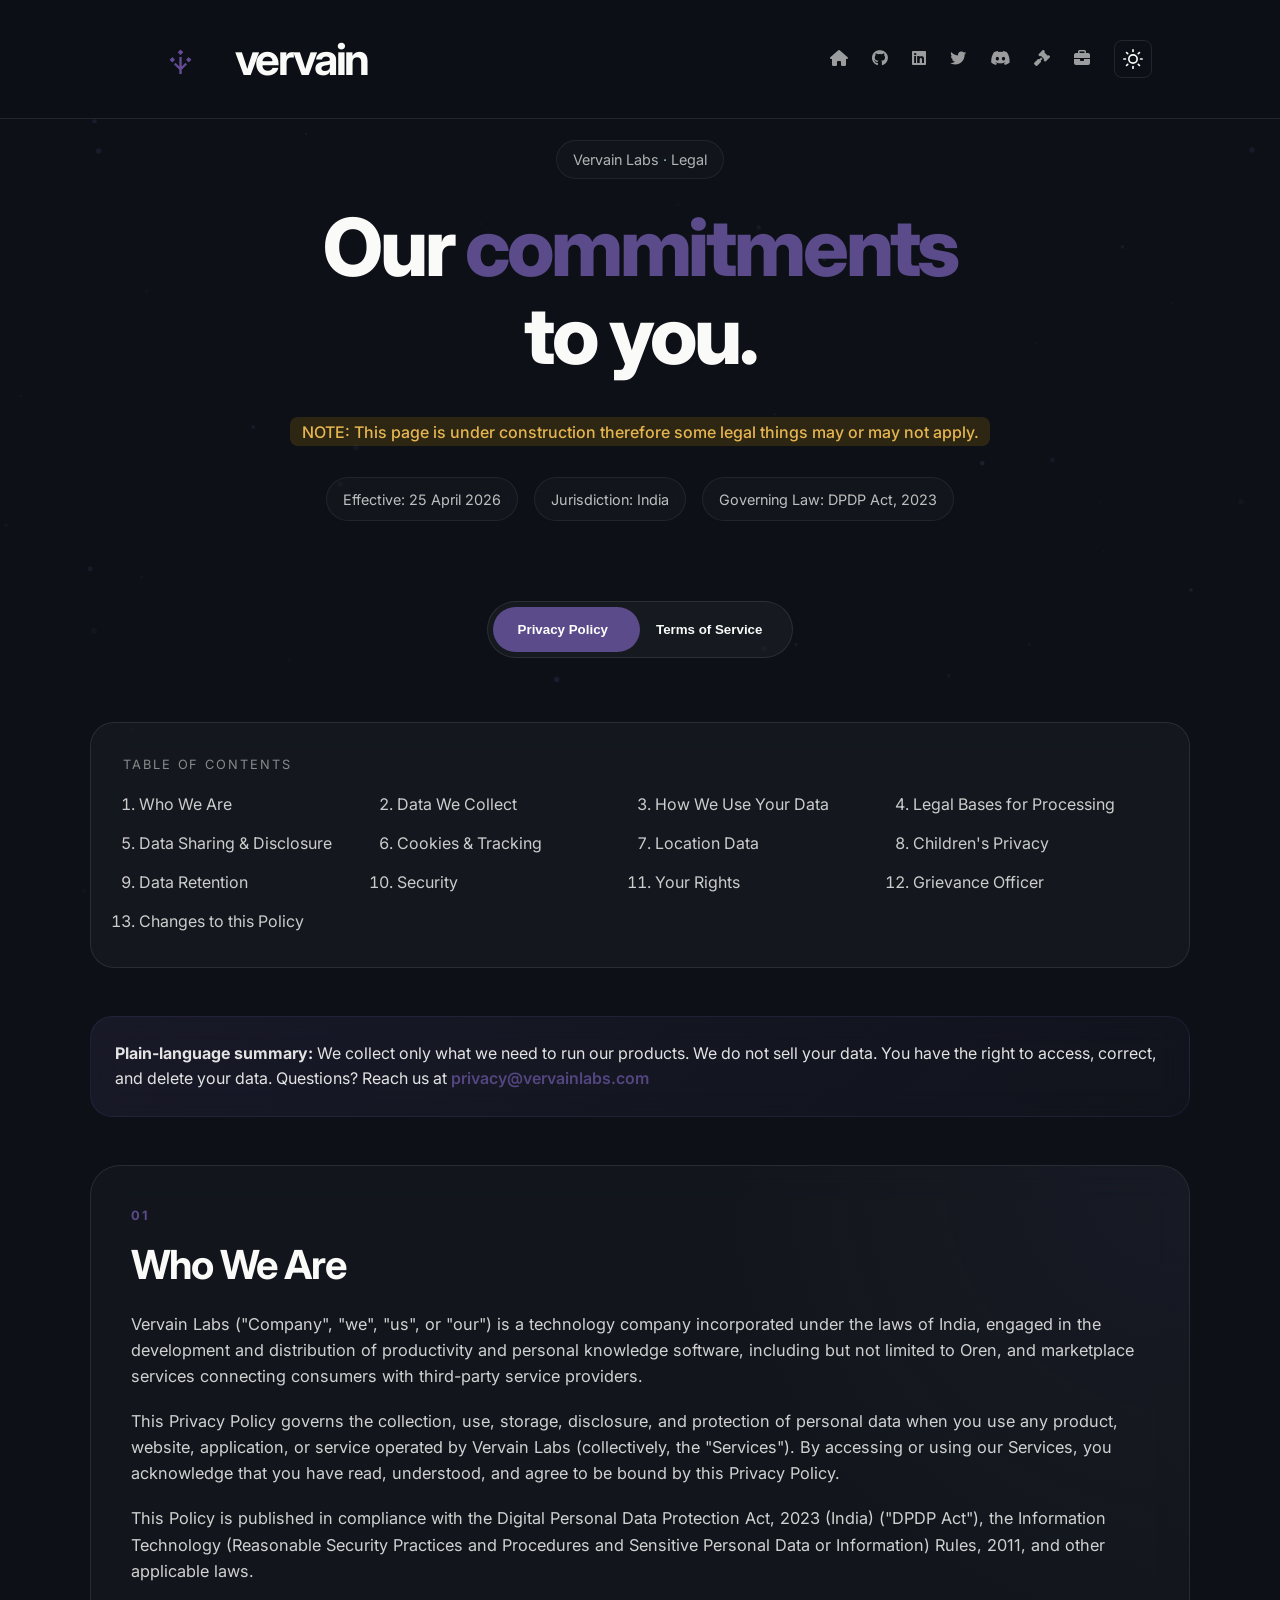
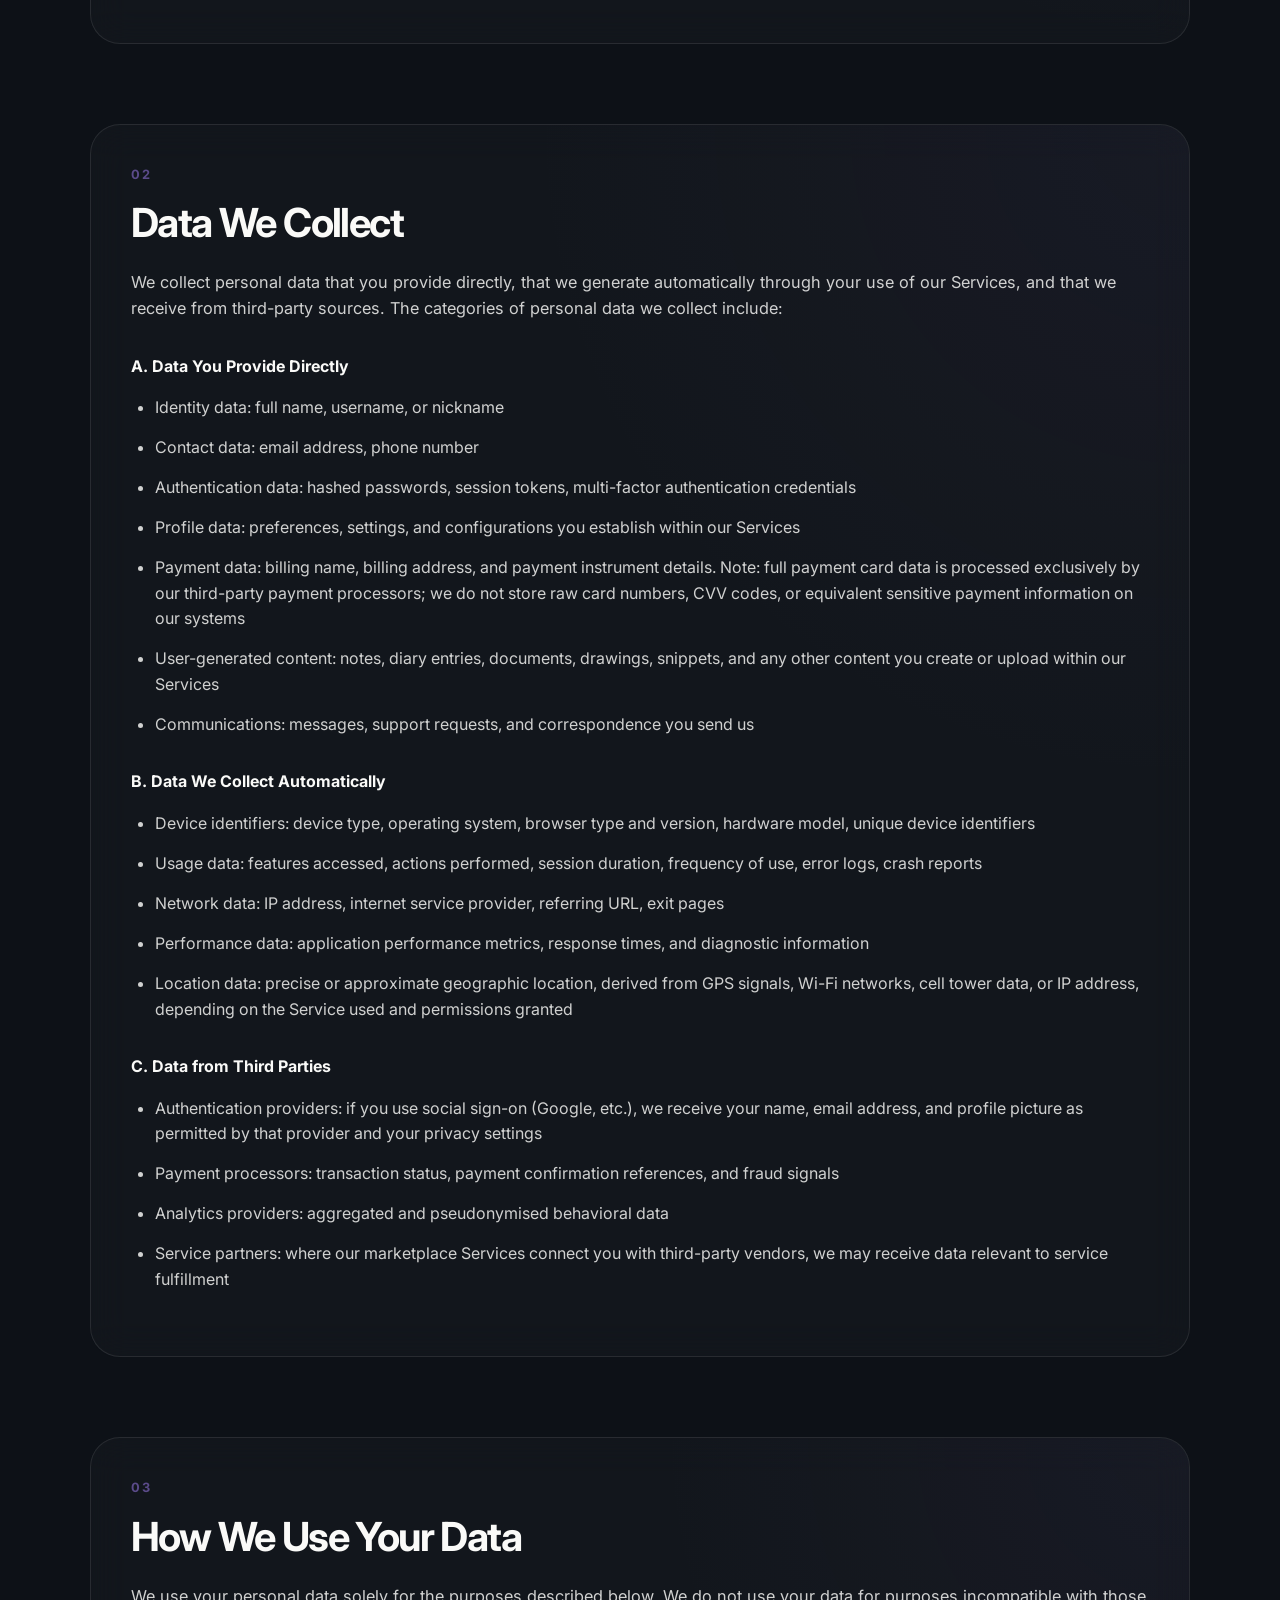
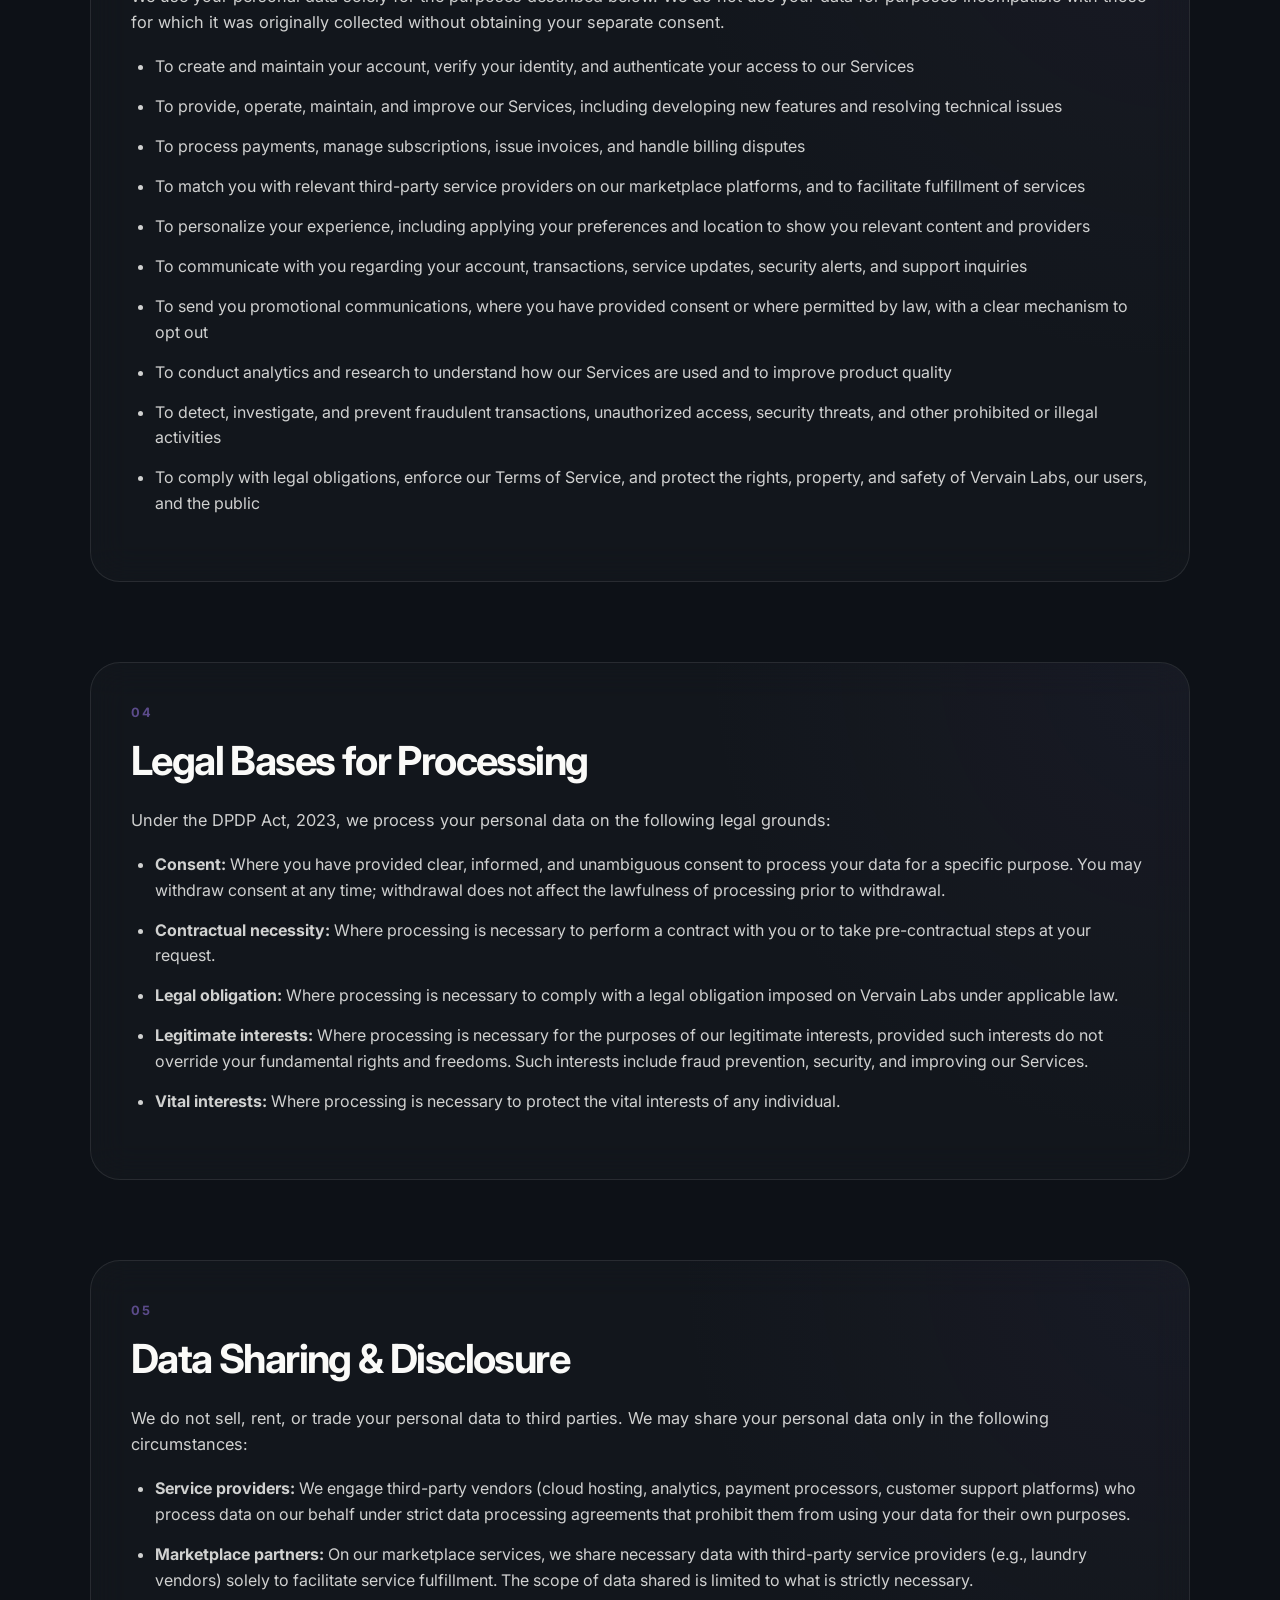
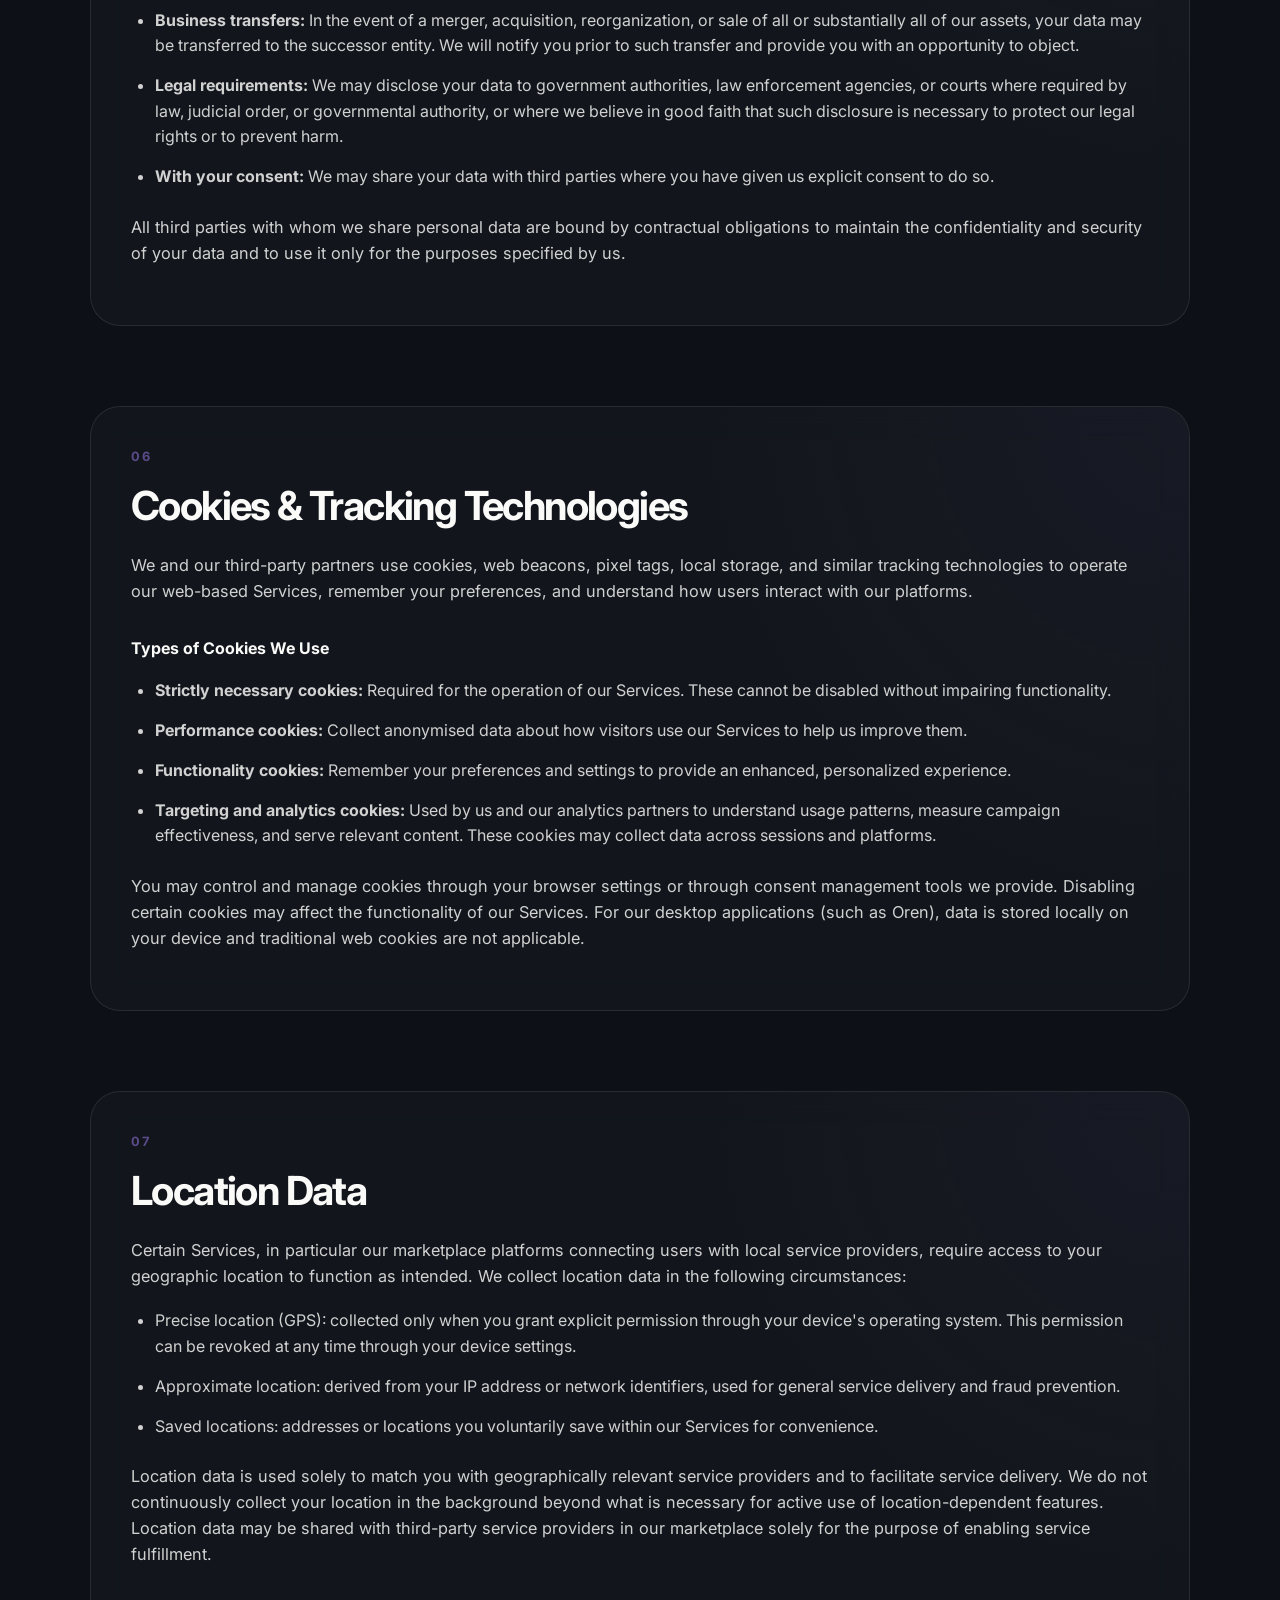
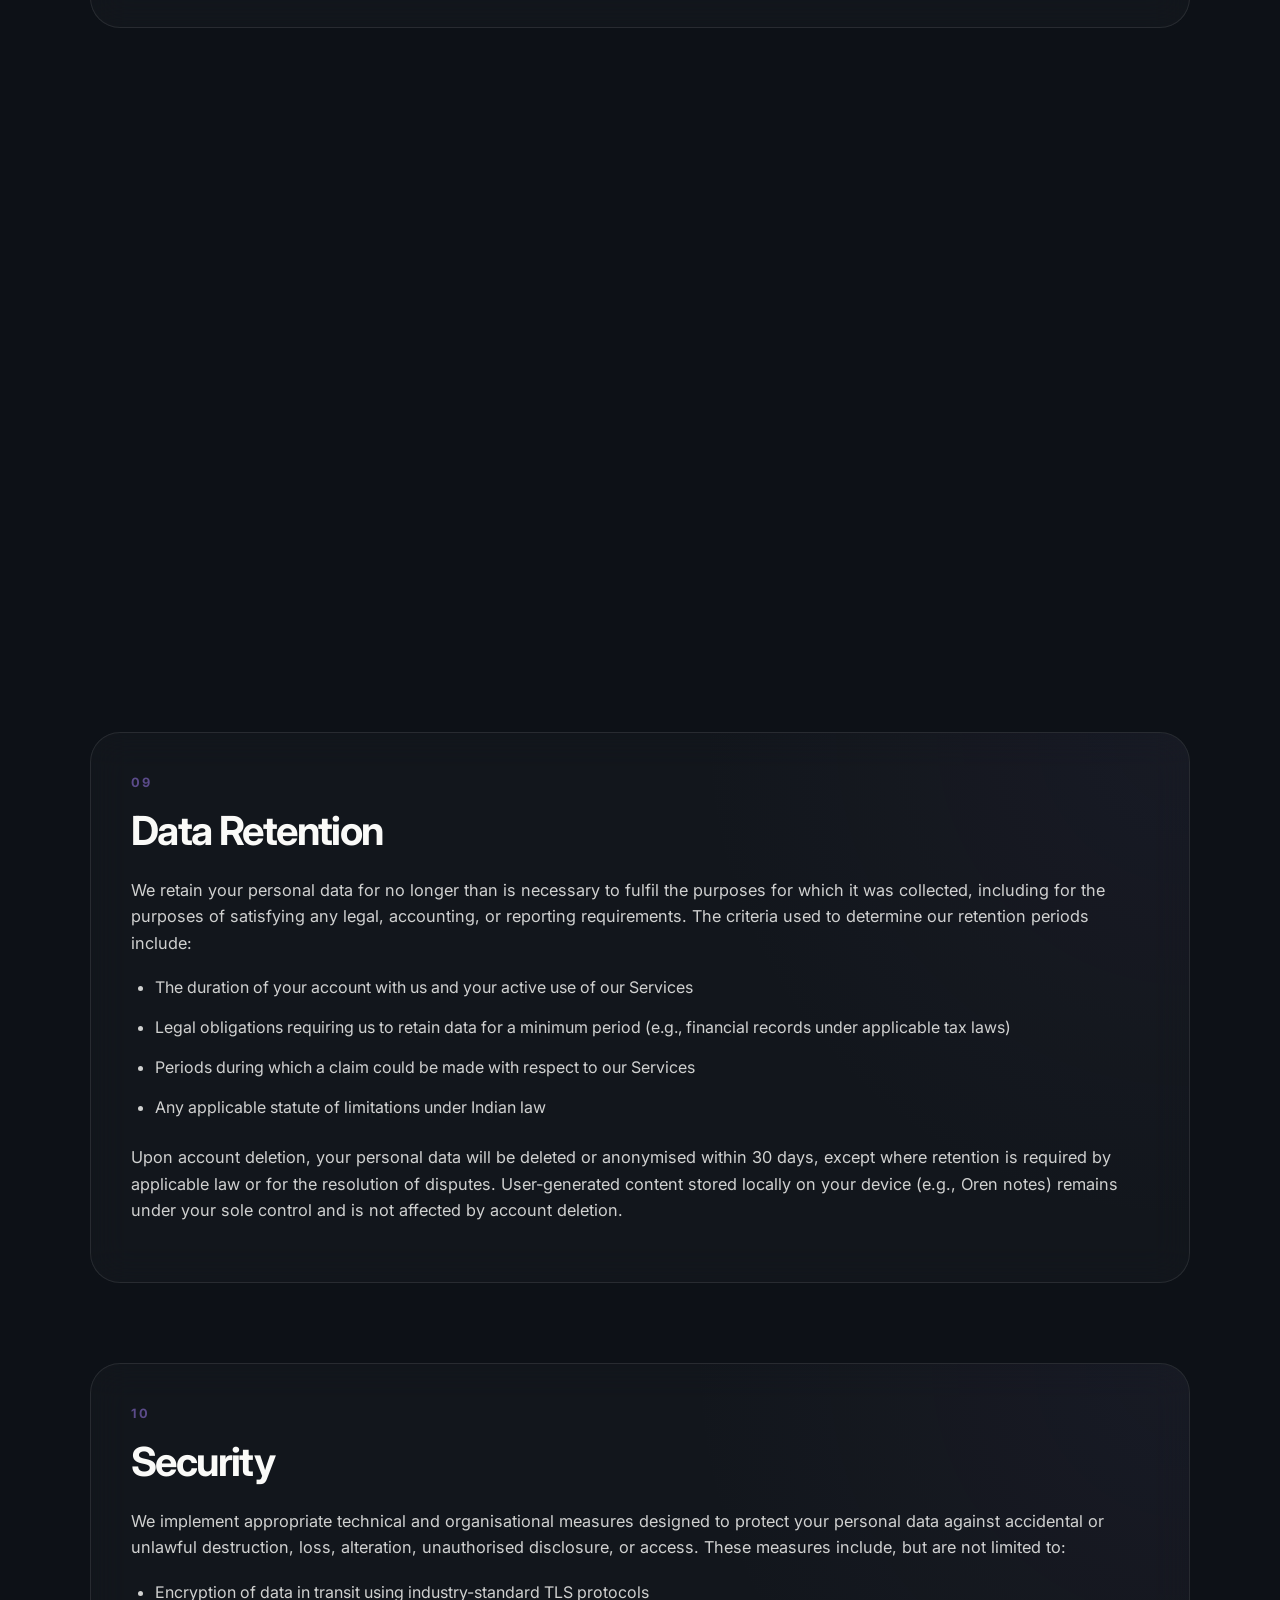
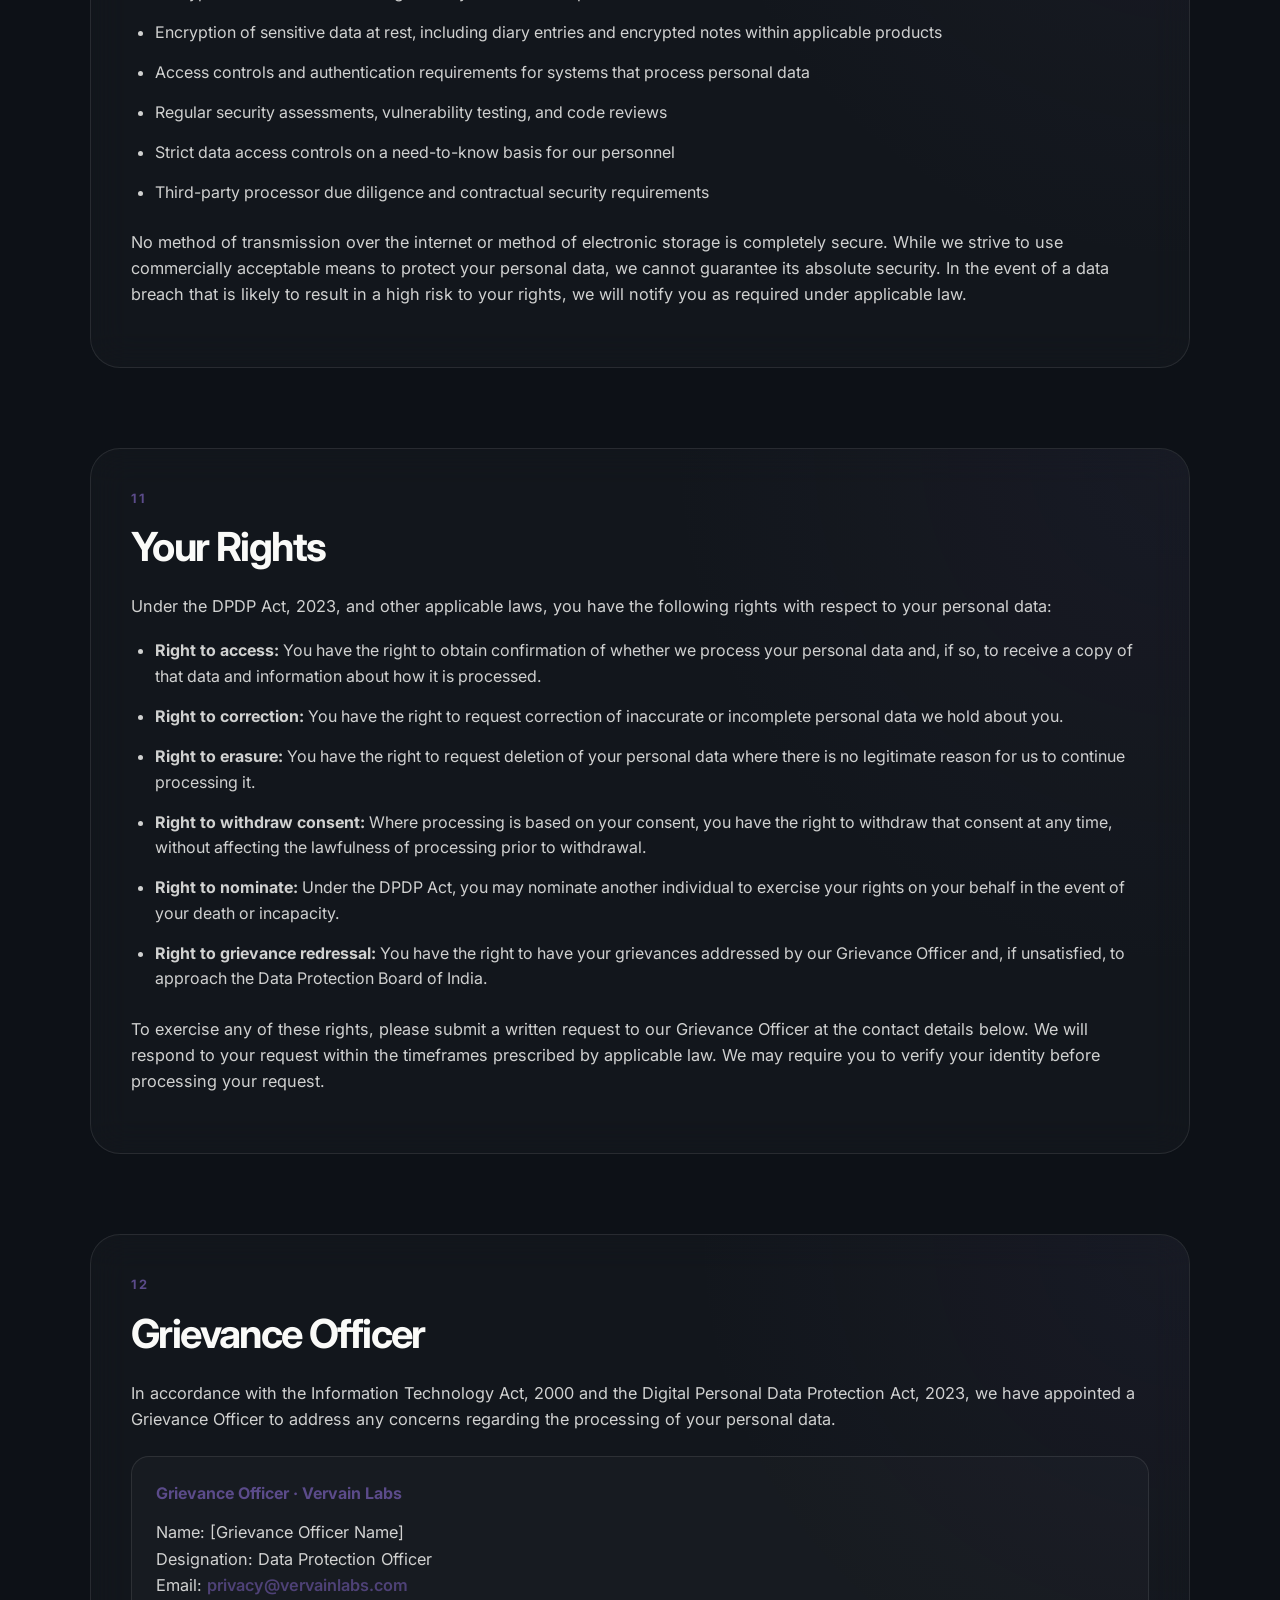
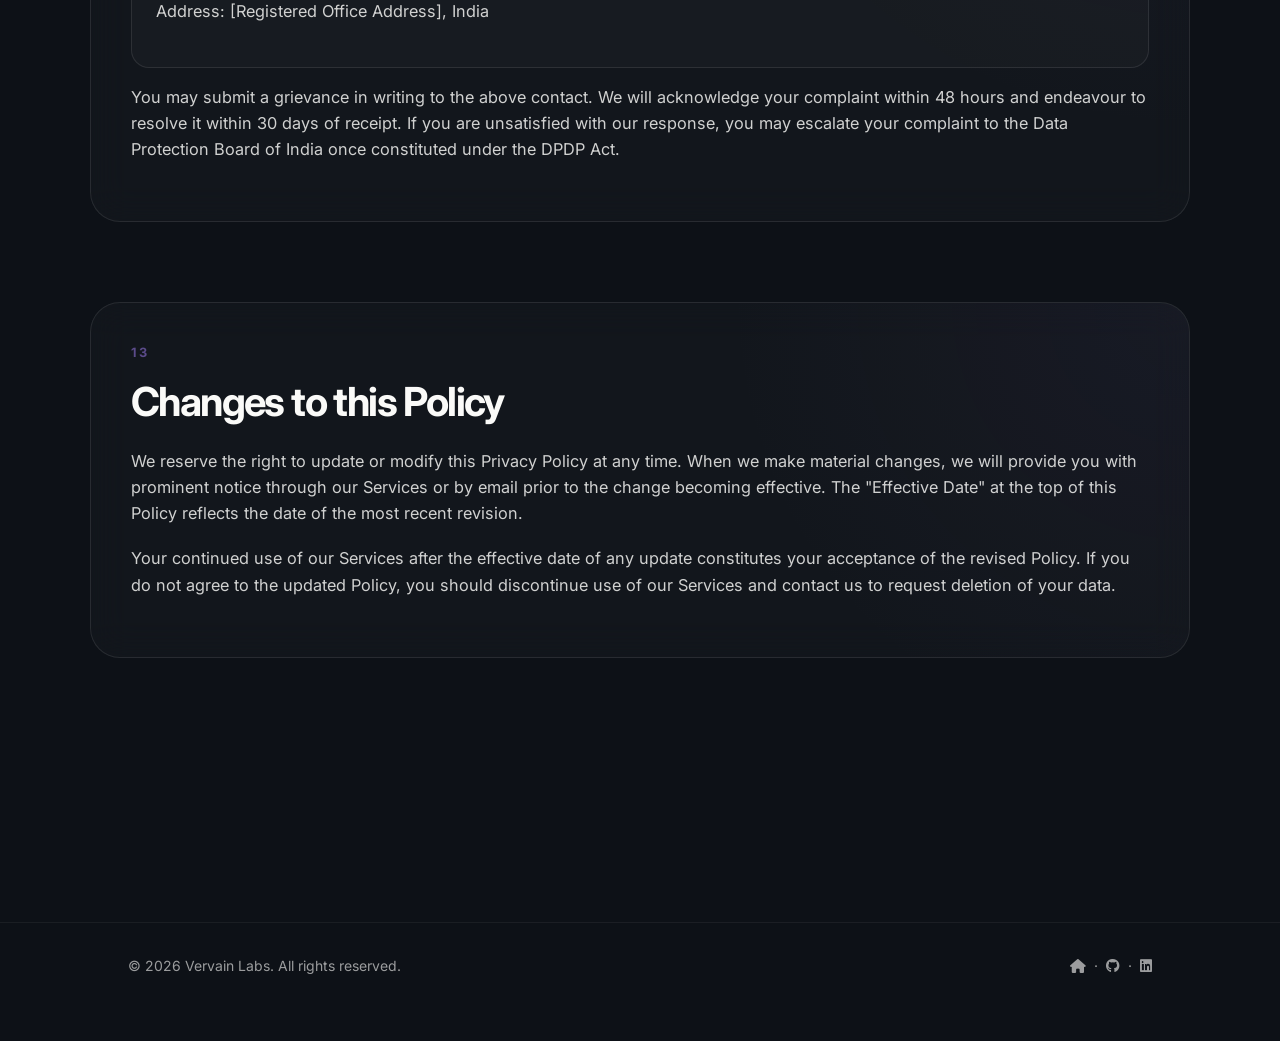
==== commit e545ef02: "updated and fixed navbars of all pages" ====
--- a/legal.html
+++ b/legal.html
@@ -3,7 +3,7 @@
 <head>
   <meta charset="UTF-8">
   <meta name="viewport" content="width=device-width, initial-scale=1.0">
-  <title>Vervain — Legal</title>
+  <title>Legal — Vervain</title>
   <meta name="description" content="Productivity and personal knowledge software built to help you think clearly, remember everything, and protect your focus.">
   
   <!-- Fonts -->
@@ -30,12 +30,15 @@
     
     <div class="nav-actions">
       <div class="social-links">
+        <a href="https://vervain-labs.vercel.app/" style="color: var(--text); text-decoration: none;"><i class="fa fa-home"></i></a>
         <a href="https://github.com/VervainLabs" target="_blank" aria-label="GitHub"><i class="fa-brands fa-github"></i></a>
         <a href="https://linkedin.com/company/vervain-labs" target="_blank" aria-label="LinkedIn"><i class="fa-brands fa-linkedin"></i></a>
         <a href="https://x.com/VervainLabs" target="_blank" aria-label="Twitter/X"><i class="fa-brands fa-twitter"></i>
           <!-- <svg xmlns="http://www.w3.org/2000/svg" width="18" height="18" viewBox="0 0 24 24" fill="currentColor"><path d="M18.901 1.153h3.68l-8.04 9.19L24 22.846h-7.406l-5.8-7.584-6.638 7.584H.474l8.6-9.83L0 1.154h7.594l5.243 6.932ZM17.61 20.644h2.039L6.486 3.24H4.298Z"/></svg> -->
         </a>
         <a href="https://discord.gg/B3cPuWsu3u" target="_blank" aria-label="Discord"><i class="fa-brands fa-discord"></i></a>
+        <a href="legal.html" style="color: var(--text); text-decoration: none;"><i class="fa fa-legal"></i></a>
+        <a href="careers/apply.html" target="_blank"><i class="fa fa-briefcase"></i></a>
       </div>
       
       <button id="theme-toggle" aria-label="Toggle Theme">
@@ -578,7 +581,7 @@
   <p>
     <a href="https://vervain-labs.vercel.app/" style="color: var(--text); text-decoration: none;"><i class="fa fa-home"></i></a>&nbsp;&nbsp;·&nbsp;
     <a href="https://github.com/VervainLabs" style="color: var(--text); text-decoration: none;"><i class="fa-brands fa-github"></i></a>&nbsp;&nbsp;·&nbsp;
-    <a href="https://github.com/VervainLabs" style="color: var(--text); text-decoration: none;"><i class="fa-brands fa-linkedin"></i></a>
+    <a href="https://linkedin.com/company/vervain-labs" style="color: var(--text); text-decoration: none;"><i class="fa-brands fa-linkedin"></i></a>
   </p>
 </footer>
 
